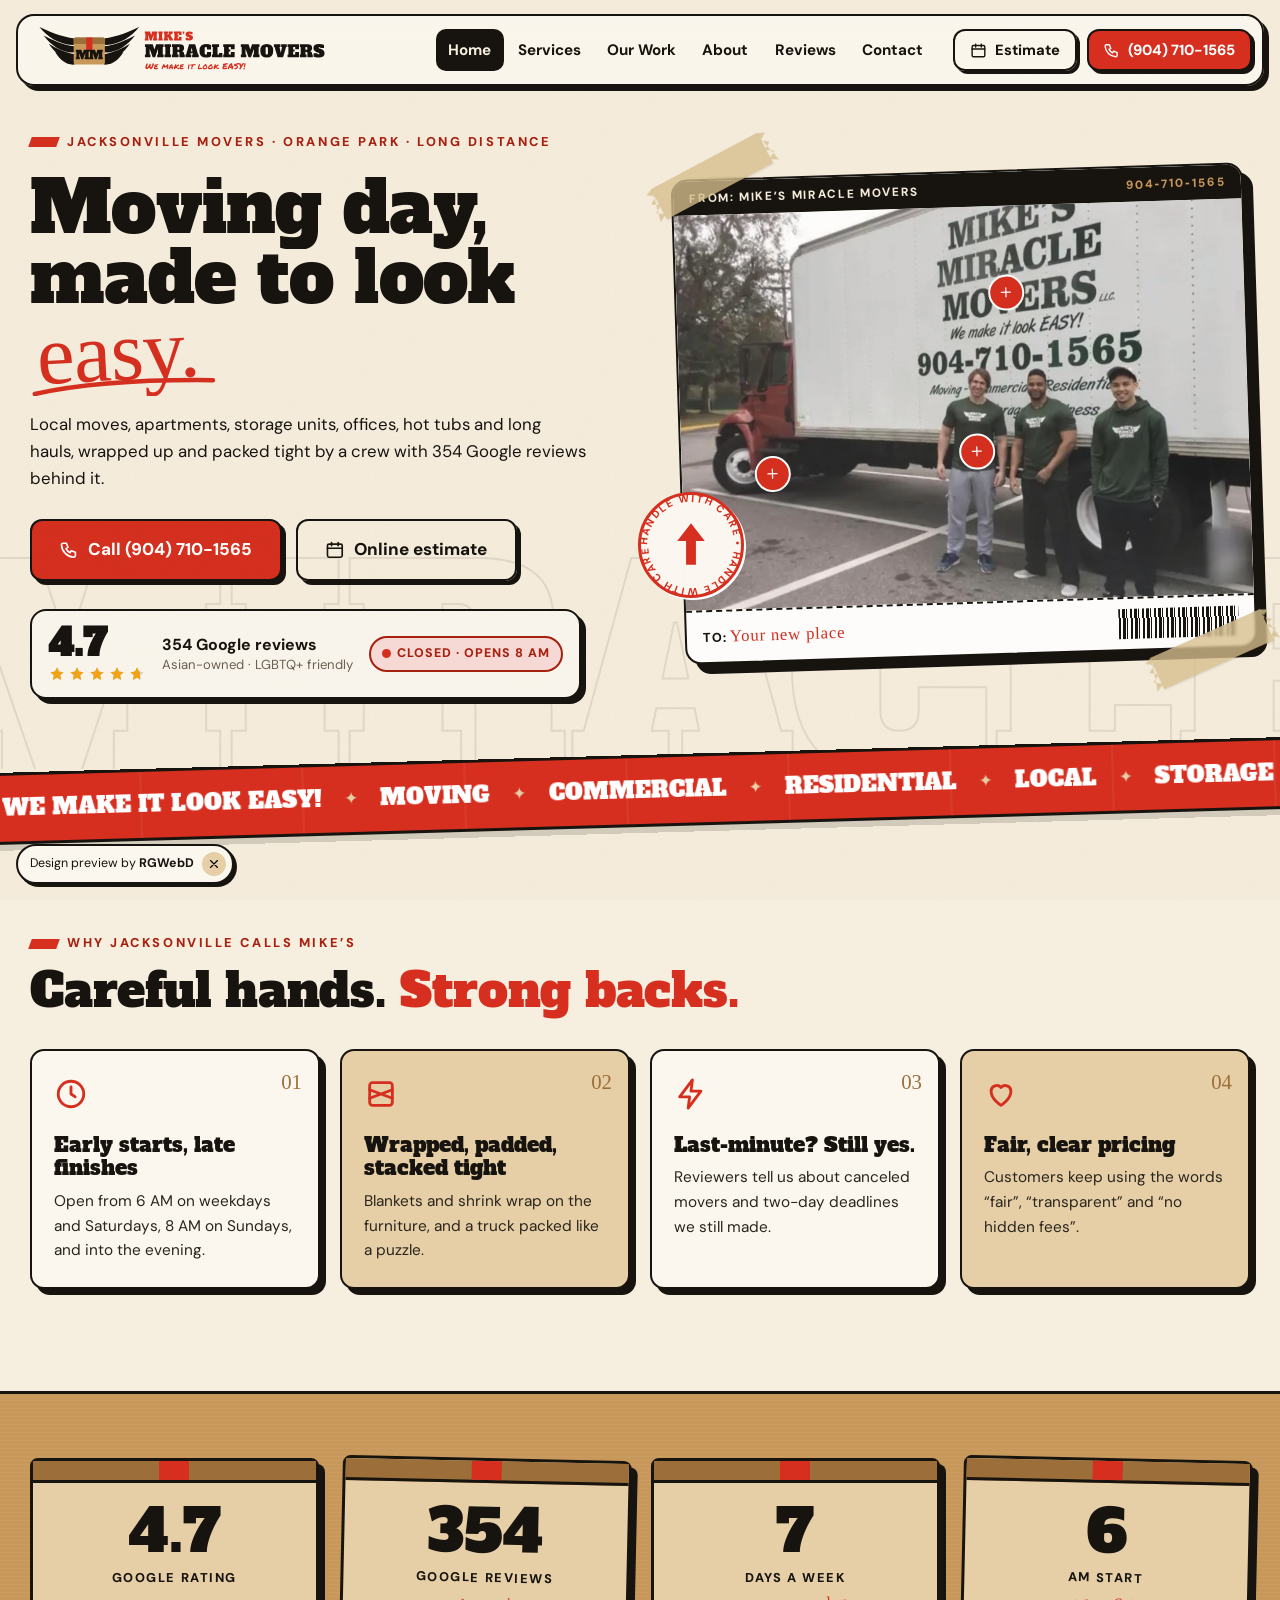
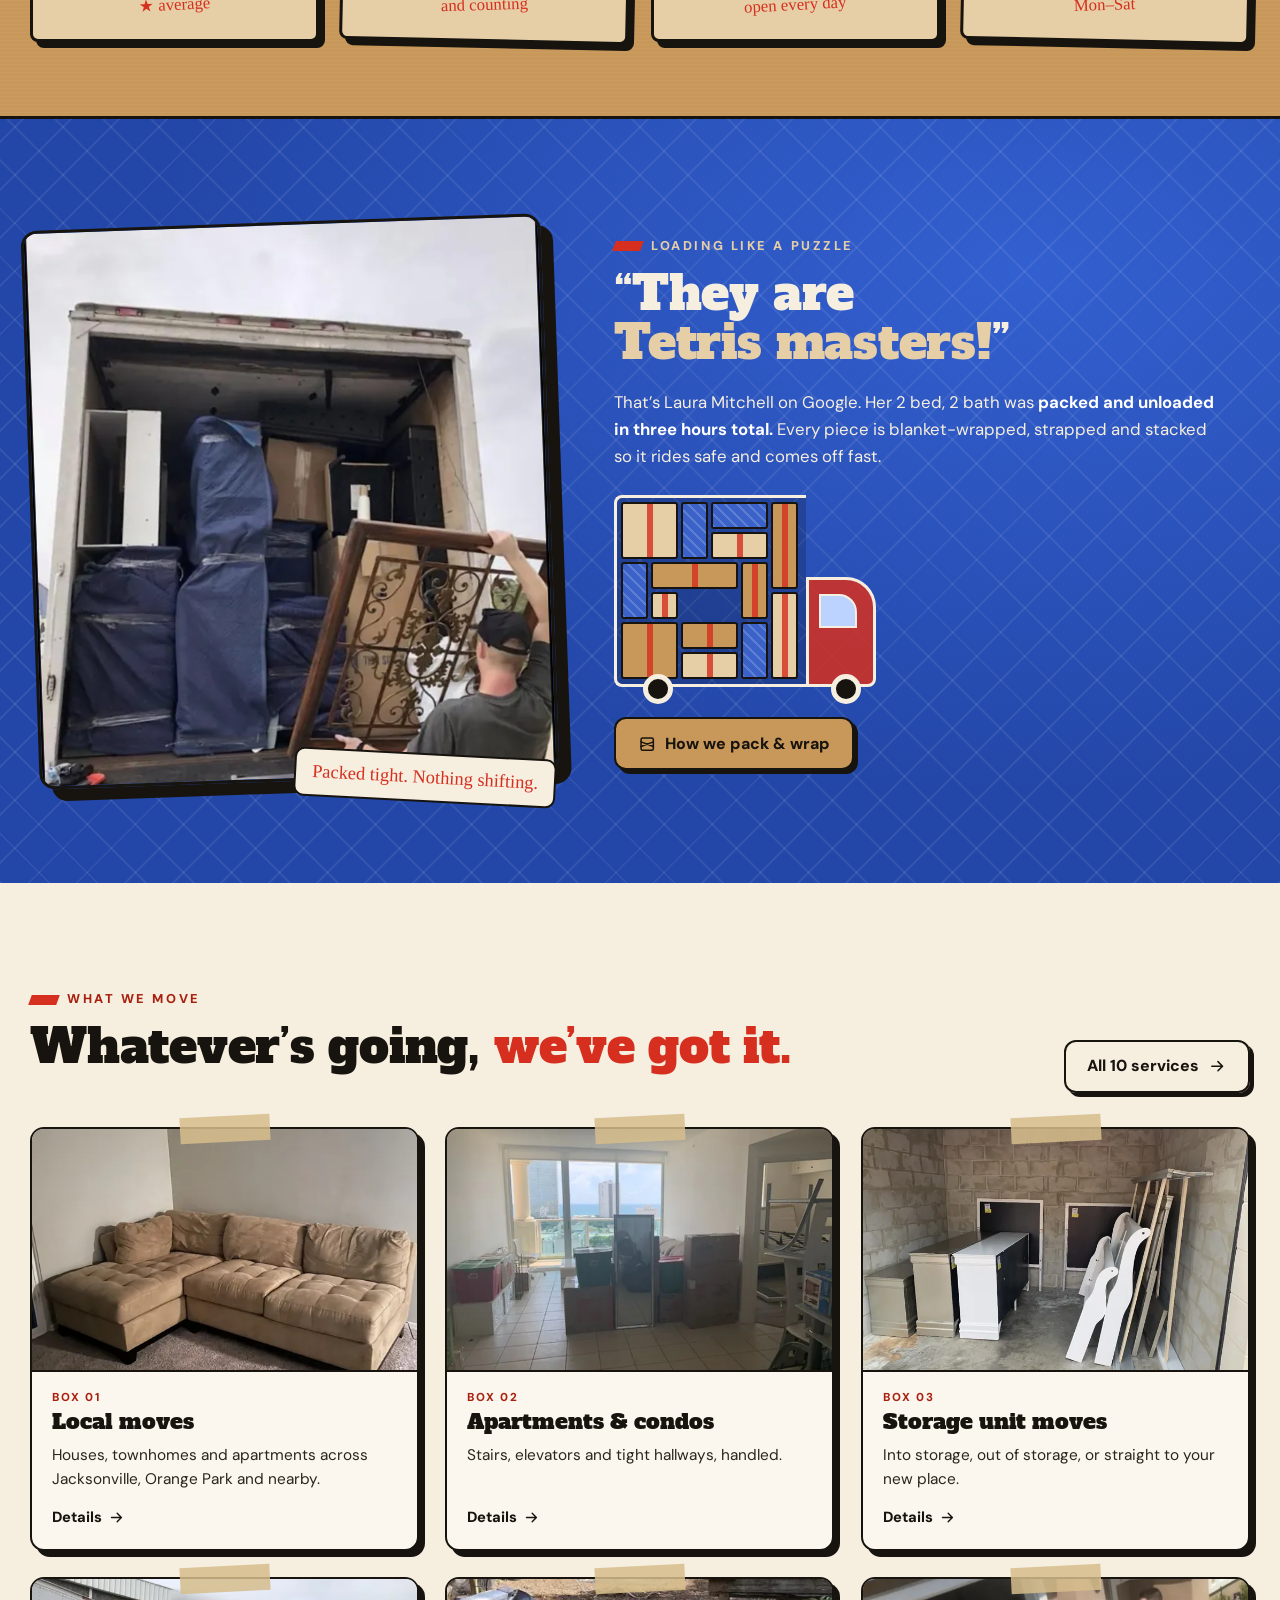
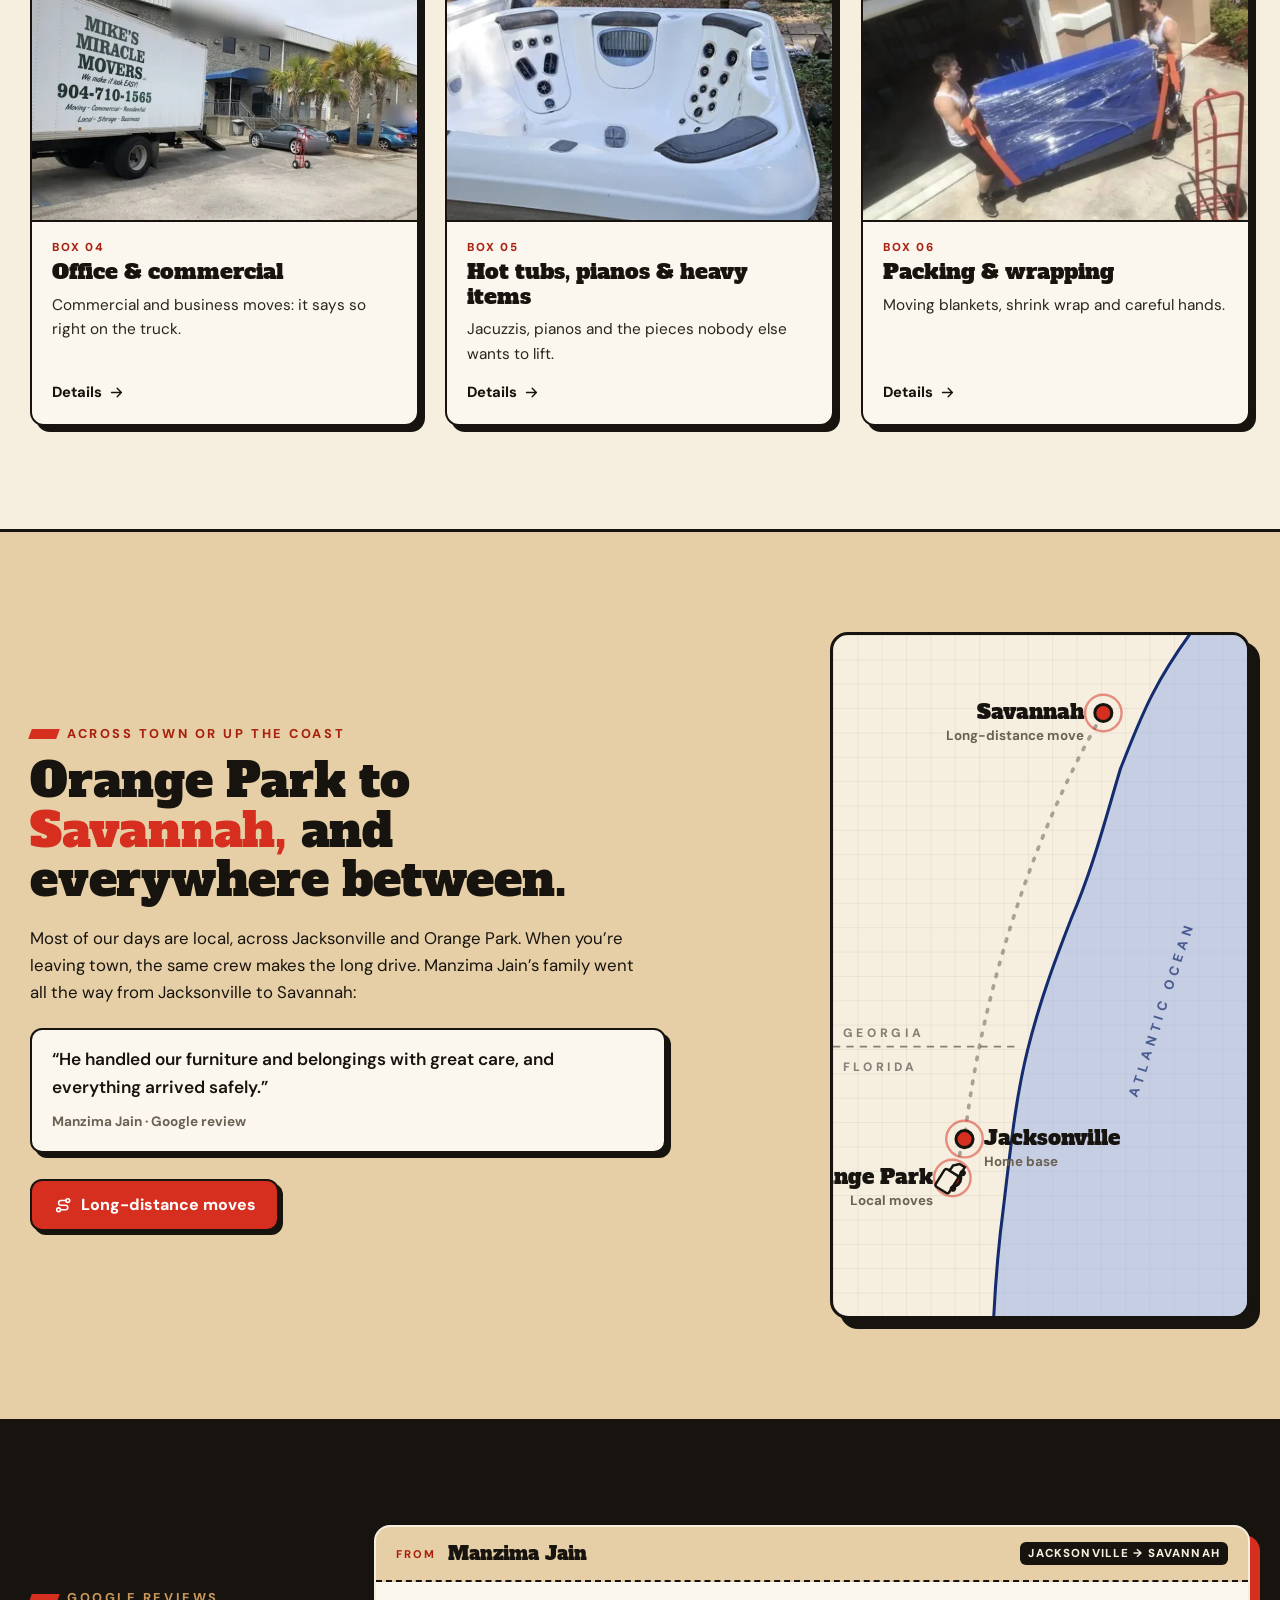
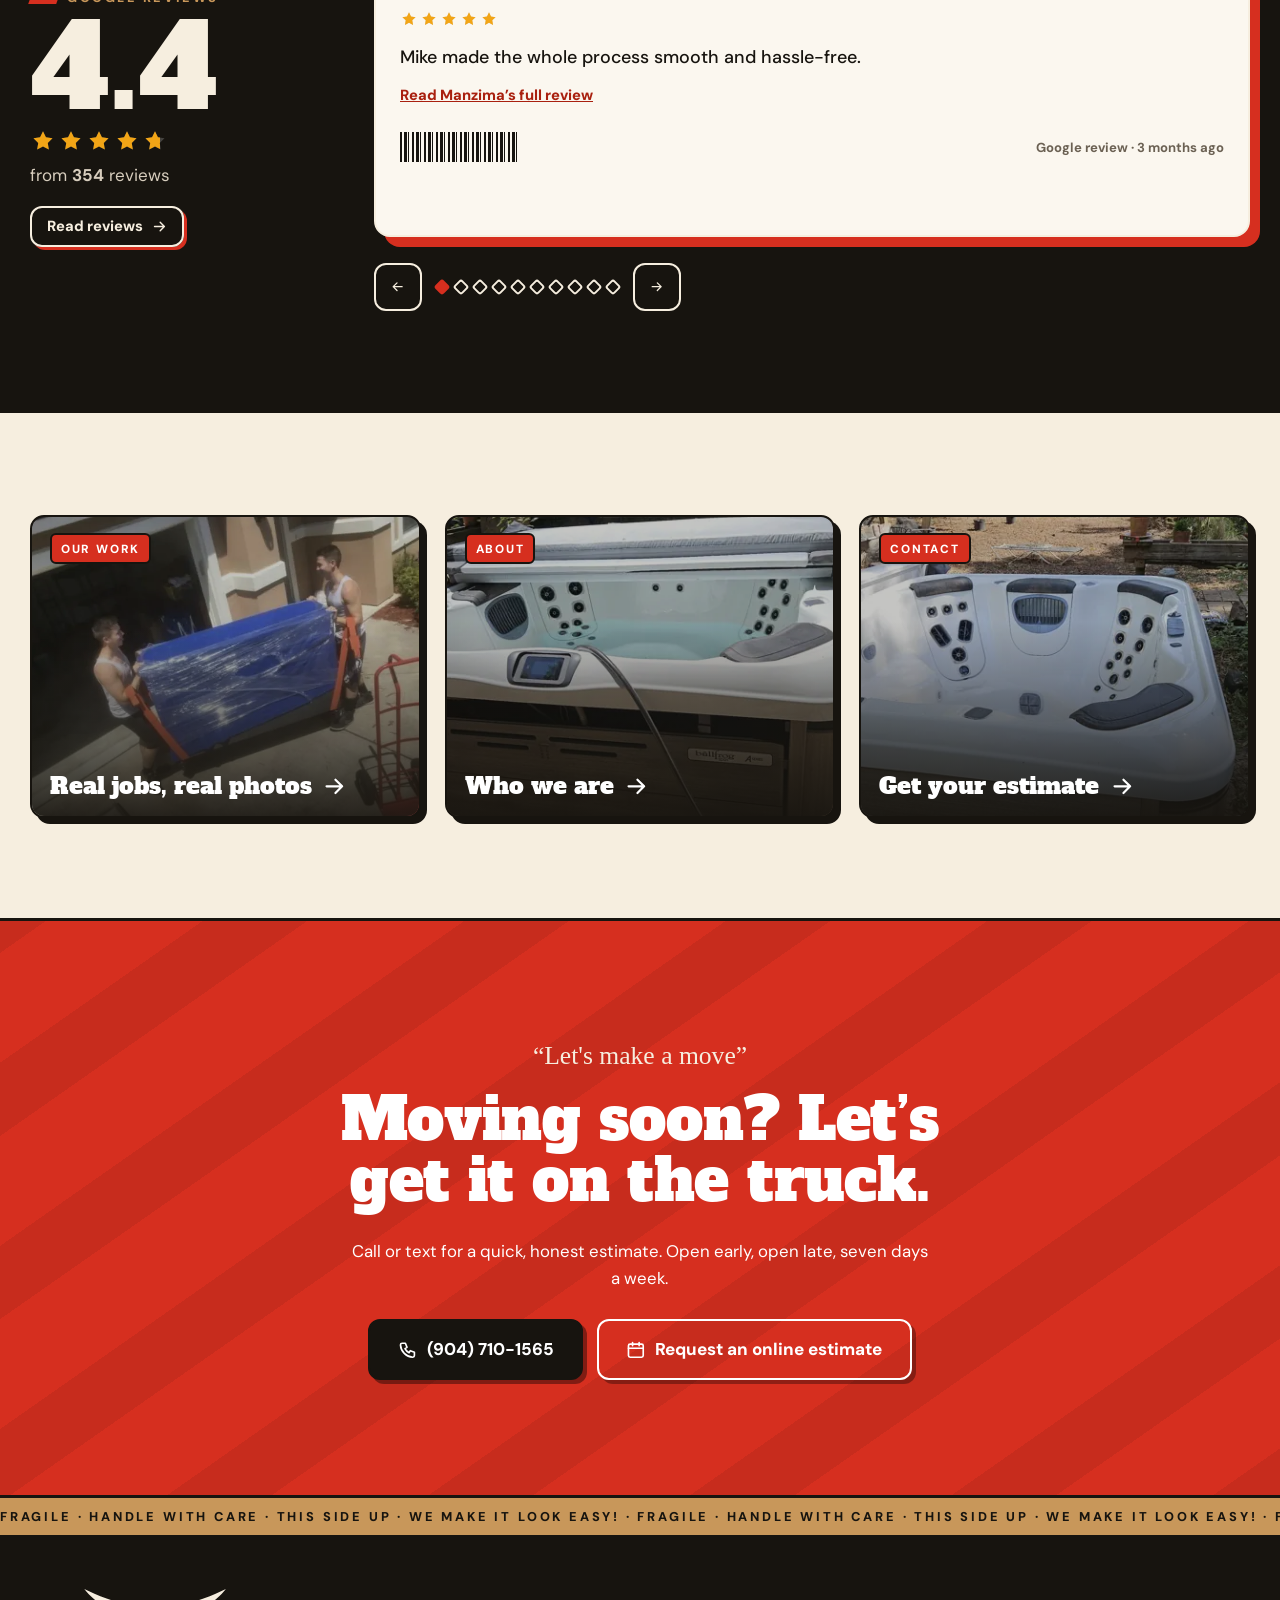
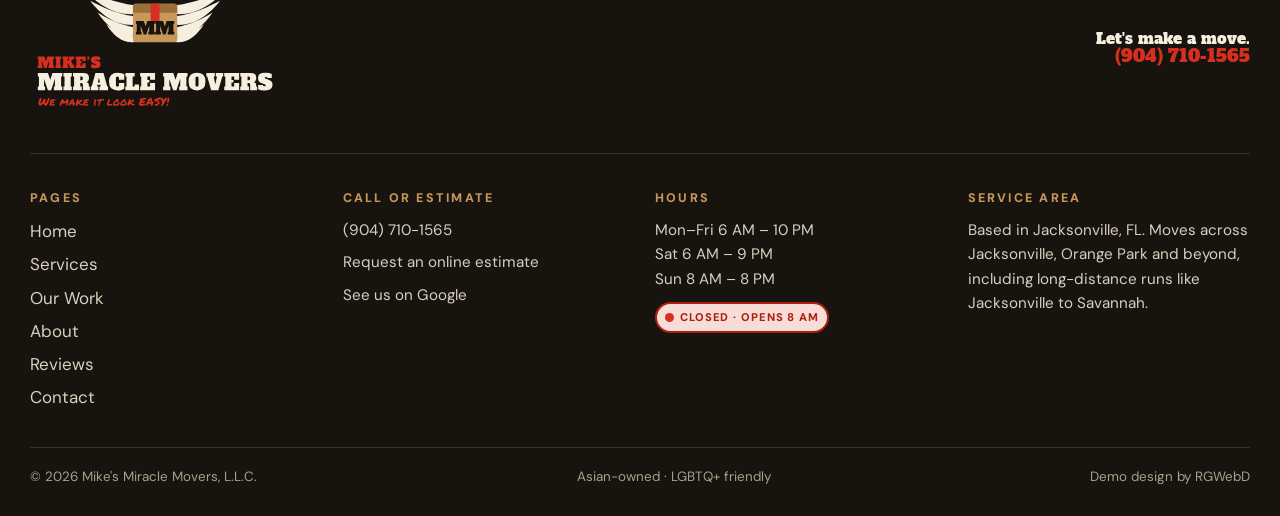
==== index.html @ d6027704 "First build: Box & Tape brand, 6 pages" ====
<!doctype html><html lang="en"><head><meta charset="utf-8">
<meta name="viewport" content="width=device-width,initial-scale=1,viewport-fit=cover">
<title>Mike&#x27;s Miracle Movers | Jacksonville Movers · 4.7★ from 354 reviews</title><meta name="description" content="Jacksonville movers rated 4.7★ on Google from 354 reviews. Local, apartment, storage, office and long-distance moves, packing, hot tubs and heavy items. Open 7 days. Call (904) 710-1565.">
<link rel="canonical" href="https://rgwebd.github.io/mikesmiraclemovers-demo/"><meta name="theme-color" content="#F6EEDF">
<meta property="og:type" content="website"><meta property="og:site_name" content="Mike&#x27;s Miracle Movers"><meta property="og:title" content="Mike&#x27;s Miracle Movers | Jacksonville Movers · 4.7★ from 354 reviews"><meta property="og:description" content="Jacksonville movers rated 4.7★ on Google from 354 reviews. Local, apartment, storage, office and long-distance moves, packing, hot tubs and heavy items. Open 7 days. Call (904) 710-1565."><meta property="og:url" content="https://rgwebd.github.io/mikesmiraclemovers-demo/"><meta property="og:image" content="https://rgwebd.github.io/mikesmiraclemovers-demo/img/og.jpg"><meta property="og:image:width" content="1200"><meta property="og:image:height" content="630"><meta property="og:locale" content="en_US">
<meta name="twitter:card" content="summary_large_image"><meta name="twitter:title" content="Mike&#x27;s Miracle Movers | Jacksonville Movers · 4.7★ from 354 reviews"><meta name="twitter:description" content="Jacksonville movers rated 4.7★ on Google from 354 reviews. Local, apartment, storage, office and long-distance moves, packing, hot tubs and heavy items. Open 7 days. Call (904) 710-1565."><meta name="twitter:image" content="https://rgwebd.github.io/mikesmiraclemovers-demo/img/og.jpg">
<link rel="icon" href="favicon.svg" type="image/svg+xml"><link rel="icon" href="favicon.ico" sizes="any"><link rel="apple-touch-icon" href="apple-touch-icon.png">
<link rel="preconnect" href="https://fonts.googleapis.com"><link rel="preconnect" href="https://fonts.gstatic.com" crossorigin>
<link href="https://fonts.googleapis.com/css2?family=Alfa+Slab+One&family=DM+Sans:opsz,wght@9..40,400..800&family=Permanent+Marker&display=swap" rel="stylesheet">
<link rel="stylesheet" href="styles.css?v=1"><script type="application/ld+json">{"@context": "https://schema.org", "@type": "MovingCompany", "@id": "https://rgwebd.github.io/mikesmiraclemovers-demo/#business", "name": "Mike's Miracle Movers, L.L.C.", "alternateName": "Mike's Miracle Movers", "slogan": "We make it look EASY!", "description": "Jacksonville, Florida moving company: local, apartment, storage-unit, office and long-distance moves, packing and wrapping, hot tubs and heavy items, single-item pickups and loading help. Online estimates. Asian-owned and LGBTQ+ friendly.", "url": "https://rgwebd.github.io/mikesmiraclemovers-demo/", "telephone": "+19047101565", "image": "https://rgwebd.github.io/mikesmiraclemovers-demo/img/og.jpg", "logo": "https://rgwebd.github.io/mikesmiraclemovers-demo/brand/logo-stacked-light.svg", "address": {"@type": "PostalAddress", "addressLocality": "Jacksonville", "addressRegion": "FL", "addressCountry": "US"}, "areaServed": [{"@type": "City", "name": "Jacksonville, FL"}, {"@type": "City", "name": "Orange Park, FL"}], "openingHoursSpecification": [{"@type": "OpeningHoursSpecification", "dayOfWeek": "Sunday", "opens": "08:00", "closes": "20:00"}, {"@type": "OpeningHoursSpecification", "dayOfWeek": "Monday", "opens": "06:00", "closes": "22:00"}, {"@type": "OpeningHoursSpecification", "dayOfWeek": "Tuesday", "opens": "06:00", "closes": "22:00"}, {"@type": "OpeningHoursSpecification", "dayOfWeek": "Wednesday", "opens": "06:00", "closes": "22:00"}, {"@type": "OpeningHoursSpecification", "dayOfWeek": "Thursday", "opens": "06:00", "closes": "22:00"}, {"@type": "OpeningHoursSpecification", "dayOfWeek": "Friday", "opens": "06:00", "closes": "22:00"}, {"@type": "OpeningHoursSpecification", "dayOfWeek": "Saturday", "opens": "06:00", "closes": "21:00"}], "hasMap": "https://www.google.com/maps/place/Mike's+Miracle+Movers,+L.L.C./data=!4m6!3m5!1s0x88e5b436aa611997:0xbe6fd3cb3e9adc6e!8m2!3d30.2260024!4d-81.600999!16s%2Fg%2F11g6hv279f", "sameAs": ["https://www.google.com/maps/place/Mike's+Miracle+Movers,+L.L.C./data=!4m6!3m5!1s0x88e5b436aa611997:0xbe6fd3cb3e9adc6e!8m2!3d30.2260024!4d-81.600999!16s%2Fg%2F11g6hv279f"], "aggregateRating": {"@type": "AggregateRating", "ratingValue": "4.7", "reviewCount": "354", "bestRating": "5"}, "hasOfferCatalog": {"@type": "OfferCatalog", "name": "Moving services", "itemListElement": [{"@type": "Offer", "itemOffered": {"@type": "Service", "name": "Local moves", "description": "Houses, townhomes and apartments across Jacksonville, Orange Park and nearby."}}, {"@type": "Offer", "itemOffered": {"@type": "Service", "name": "Long-distance moves", "description": "Out of town? We’ve driven Jacksonville families all the way to Savannah."}}, {"@type": "Offer", "itemOffered": {"@type": "Service", "name": "Apartments & condos", "description": "Stairs, elevators and tight hallways, handled."}}, {"@type": "Offer", "itemOffered": {"@type": "Service", "name": "Storage unit moves", "description": "Into storage, out of storage, or straight to your new place."}}, {"@type": "Offer", "itemOffered": {"@type": "Service", "name": "Office & commercial", "description": "Commercial and business moves: it says so right on the truck."}}, {"@type": "Offer", "itemOffered": {"@type": "Service", "name": "Hot tubs, pianos & heavy items", "description": "Jacuzzis, pianos and the pieces nobody else wants to lift."}}, {"@type": "Offer", "itemOffered": {"@type": "Service", "name": "Packing & wrapping", "description": "Moving blankets, shrink wrap and careful hands."}}, {"@type": "Offer", "itemOffered": {"@type": "Service", "name": "Single items & Marketplace pickups", "description": "Bought a hutch on Marketplace? We’ll grab it and bring it home."}}, {"@type": "Offer", "itemOffered": {"@type": "Service", "name": "Last-minute moves", "description": "Movers cancel? Deadline in two days? Call us."}}, {"@type": "Offer", "itemOffered": {"@type": "Service", "name": "Loading & unloading help", "description": "Rented your own truck? We’ll do the heavy lifting."}}]}, "review": [{"@type": "Review", "author": {"@type": "Person", "name": "Manzima Jain"}, "reviewRating": {"@type": "Rating", "ratingValue": "5", "bestRating": "5"}, "reviewBody": "Mike did a fantastic job helping us move from Jacksonville to Savannah. He was professional, punctual, careful, and very helpful throughout the entire move. He handled our furniture and belongings with great care, and everything arrived safely.\nMoving to another city can be stressful, but Mike made the whole process smooth and hassle-free. I really appreciate his hard work and positive attitude.\nI would definitely recommend Mike to anyone looking for a reliable and trustworthy mover. Great service from start to finish!"}, {"@type": "Review", "author": {"@type": "Person", "name": "Laura Mitchell"}, "reviewRating": {"@type": "Rating", "ratingValue": "5", "bestRating": "5"}, "reviewBody": "Absolutely the BEST! Mike and his crew are amazing. They are fast and efficient amongst being gentle with your stuff. They are Tetris masters! Super friendly and professional. I have used them several times and will continue to do so!!  Moved my 2 bed 2 bath packed and unloaded in total 3 hours. The pricing is the most affordable and so worth it!!  Your back will thank you!!"}, {"@type": "Review", "author": {"@type": "Person", "name": "Keith Knapp"}, "reviewRating": {"@type": "Rating", "ratingValue": "5", "bestRating": "5"}, "reviewBody": "I highly recommend Michael and his moving company. When my original movers canceled last minute, Michael stepped in without hesitation. He was professional, responsive, and turned what could have been a stressful day into a seamless experience. His crew arrived promptly, worked efficiently, and handled my belongings with exceptional care—nothing was damaged. Michael remained calm and organized throughout, ensuring the move was smooth despite the short notice.\nIf you’re looking for reliability and top‑notch service, this is the company to call. Michael saved the day, and I’ll definitely be recommending Michael to anyone in need of movers."}, {"@type": "Review", "author": {"@type": "Person", "name": "Erin Montgomery"}, "reviewRating": {"@type": "Rating", "ratingValue": "5", "bestRating": "5"}, "reviewBody": "I’m so thankful a neighbor recommended Mike’s Miracle Movers to me! Mike and Chris moved my furniture and other belongings out of my townhome and into a storage unit. They were friendly, responsive, efficient, organized, very reasonably priced (and strong!). It gave me so much peace of mind knowing I had these 2 awesome guys taking care of my move, and I will most definitely hire them again to move me into a new home in the near future. Five stars all around for Mike and his team!"}, {"@type": "Review", "author": {"@type": "Person", "name": "Amy Crum"}, "reviewRating": {"@type": "Rating", "ratingValue": "5", "bestRating": "5"}, "reviewBody": "5/5 Stars - Excellent Service!\nI have used this company for 8 years!!! I recently hired Mike’s Miracle Movers for a local move, and I couldn’t be more impressed with their professionalism and efficiency. From the very first phone call, they were friendly, helpful, and provided a clear breakdown of the pricing and moving process.\nOn the day of the move, the crew arrived on time, ready to get started. They handled all of my furniture with care, wrapping delicate items and making sure everything was securely loaded onto the truck. I was especially impressed by how quickly they worked without sacrificing the quality of their service.\nThe move was completed smoothly, and everything arrived at the new location in perfect condition. The team was courteous and respectful throughout the entire process, and they made a typically stressful experience much easier.\nI highly recommend Mike’s Miracle Movers for anyone looking for a reliable and efficient moving company. Great service, competitive prices, and a job well done!"}, {"@type": "Review", "author": {"@type": "Person", "name": "Ken Juhlin"}, "reviewRating": {"@type": "Rating", "ratingValue": "5", "bestRating": "5"}, "reviewBody": "Mike came thru with a 2 day moving deadline. These guys showed up on time and ready to move the Jacuzzi to my house. Tough moving job made to look easy with Mike and crew. No damage to either yard/landscaping at both homes. Thanks"}, {"@type": "Review", "author": {"@type": "Person", "name": "Emily Vidal-Torres"}, "reviewRating": {"@type": "Rating", "ratingValue": "5", "bestRating": "5"}, "reviewBody": "I had an excellent experience with Mike and his team. From start to finish, the team was professional, efficient, and friendly. They arrived on time and handled all of our belongings with great care, making sure everything was transported safely. The movers worked quickly but without rushing, and they even went the extra mile to ensure that everything was placed exactly where I wanted it in the new house. The pricing was fair and transparent—no hidden fees or surprises. Highly recommend this moving company to anyone looking for reliable movers!"}, {"@type": "Review", "author": {"@type": "Person", "name": "Ana Maria McPherson"}, "reviewRating": {"@type": "Rating", "ratingValue": "5", "bestRating": "5"}, "reviewBody": "Mike and his crew did a fantastic job moving my dining room set. They showed up right when promised, took great care to wrap and protect the table and chairs, and made the whole process completely stress-free. Very polite, helpful, and professional throughout. Highly recommend Mike for any moving needs!"}, {"@type": "Review", "author": {"@type": "Person", "name": "Joan Warren"}, "reviewRating": {"@type": "Rating", "ratingValue": "5", "bestRating": "5"}, "reviewBody": "Moved a large hutch I purchased on Marketplace. Met at sellers home and delivered to mine. Reliable, careful with furniture and pleasant. Communication when obstacles delayed, but also patient when my route back delayed me. Would use their service again."}, {"@type": "Review", "author": {"@type": "Person", "name": "Jaiden Munger"}, "reviewRating": {"@type": "Rating", "ratingValue": "5", "bestRating": "5"}, "reviewBody": "We were recommended Mikes services & booked with him this past weekend to move. They arrived on time, were extremely efficient, & even moved more items than we had originally asked them to! We’re grateful for Mikes Movers and will definitely use them again for our next move!"}]}</script><script type="application/ld+json">{"@context": "https://schema.org", "@type": "BreadcrumbList", "itemListElement": [{"@type": "ListItem", "position": 1, "name": "Home", "item": "https://rgwebd.github.io/mikesmiraclemovers-demo/"}]}</script></head><body class="home">
<div class="loader" aria-hidden="true"><div class="ld-box"><span class="ld-flap l"></span><span class="ld-flap r"></span><span class="ld-body"><span class="ld-tape"></span><span class="ld-txt">MIKE’S</span></span></div><span class="ld-cap marker">We make it look easy!</span></div>
<a class="skip" href="#main">Skip to content</a><div class="tapebar" aria-hidden="true"><i></i></div>
<header class="nav"><div class="nav-in"><a class="brand" href="index.html" aria-label="Mike&#x27;s Miracle Movers home"><img src="brand/logo-horizontal-light.svg" alt="Mike&#x27;s Miracle Movers, L.L.C." width="400" height="92"></a>
<nav aria-label="Main"><ul><li><a href="index.html" aria-current=page>Home</a></li><li><a href="services.html">Services</a></li><li><a href="work.html">Our Work</a></li><li><a href="about.html">About</a></li><li><a href="reviews.html">Reviews</a></li><li><a href="contact.html">Contact</a></li></ul></nav>
<div class="acts"><a class="btn line sm" href="contact.html#estimate"><svg class="ic " viewBox="0 0 24 24" fill="none" stroke="currentColor" stroke-width="2" stroke-linecap="round" stroke-linejoin="round" aria-hidden="true"><rect x="3" y="5" width="18" height="16" rx="2"/><path d="M3 10h18M8 3v4M16 3v4"/></svg><span>Estimate</span></a><a class="btn red sm mag" href="tel:+19047101565"><svg class="ic " viewBox="0 0 24 24" fill="none" stroke="currentColor" stroke-width="2" stroke-linecap="round" stroke-linejoin="round" aria-hidden="true"><path d="M5 4h4l2 5-2.5 1.5a11 11 0 0 0 5 5L15 13l5 2v4a2 2 0 0 1-2 2A16 16 0 0 1 3 6a2 2 0 0 1 2-2"/></svg><span>(904) 710-1565</span></a></div>
<button class="menu-btn" aria-expanded="false" aria-controls="mmenu" aria-label="Open menu"><i></i><i></i></button></div></header>
<div class="mmenu" id="mmenu" aria-hidden="true"><nav aria-label="Mobile"><a class="mm-l" href="index.html" aria-current=page style="--d:0"><span>BOX 01</span>Home</a><a class="mm-l" href="services.html" style="--d:1"><span>BOX 02</span>Services</a><a class="mm-l" href="work.html" style="--d:2"><span>BOX 03</span>Our Work</a><a class="mm-l" href="about.html" style="--d:3"><span>BOX 04</span>About</a><a class="mm-l" href="reviews.html" style="--d:4"><span>BOX 05</span>Reviews</a><a class="mm-l" href="contact.html" style="--d:5"><span>BOX 06</span>Contact</a></nav>
<div class="mm-foot"><a class="btn red" href="tel:+19047101565"><svg class="ic " viewBox="0 0 24 24" fill="none" stroke="currentColor" stroke-width="2" stroke-linecap="round" stroke-linejoin="round" aria-hidden="true"><path d="M5 4h4l2 5-2.5 1.5a11 11 0 0 0 5 5L15 13l5 2v4a2 2 0 0 1-2 2A16 16 0 0 1 3 6a2 2 0 0 1 2-2"/></svg>Call (904) 710-1565</a><a class="btn line-l" href="contact.html#estimate"><svg class="ic " viewBox="0 0 24 24" fill="none" stroke="currentColor" stroke-width="2" stroke-linecap="round" stroke-linejoin="round" aria-hidden="true"><rect x="3" y="5" width="18" height="16" rx="2"/><path d="M3 10h18M8 3v4M16 3v4"/></svg>Get an online estimate</a></div></div><main id="main">
<section class="hero" aria-labelledby="h1"><div class="hero-bg" aria-hidden="true"><span class="bigout">MIRACLE</span></div>
<div class="wrap hero-in"><div class="h-copy">
<span class="eyebrow">Jacksonville movers · Orange Park · Long distance</span>
<h1 class="h1 split" id="h1"><span class="ln"><span>Moving day,</span></span><span class="ln"><span>made to look</span></span><span class="ln"><span><em class="marker">easy.</em></span></span></h1>
<p class="lede rv">Local moves, apartments, storage units, offices, hot tubs and long hauls, wrapped up and packed tight by a crew with 354 Google reviews behind it.</p>
<div class="cta-row rv"><a class="btn red xl mag" href="tel:+19047101565"><svg class="ic " viewBox="0 0 24 24" fill="none" stroke="currentColor" stroke-width="2" stroke-linecap="round" stroke-linejoin="round" aria-hidden="true"><path d="M5 4h4l2 5-2.5 1.5a11 11 0 0 0 5 5L15 13l5 2v4a2 2 0 0 1-2 2A16 16 0 0 1 3 6a2 2 0 0 1 2-2"/></svg>Call (904) 710-1565</a><a class="btn line xl" href="contact.html#estimate"><svg class="ic " viewBox="0 0 24 24" fill="none" stroke="currentColor" stroke-width="2" stroke-linecap="round" stroke-linejoin="round" aria-hidden="true"><rect x="3" y="5" width="18" height="16" rx="2"/><path d="M3 10h18M8 3v4M16 3v4"/></svg>Online estimate</a></div>
<div class="trust rv"><div class="tr-score"><b>4.7</b><span class="stars-w" role="img" aria-label="4.7 out of 5 stars"><span class="stars-bg"><span class="stars" aria-hidden="true"><svg viewBox="0 0 24 24"><path d="M12 3l2.7 5.6 6.1.9-4.4 4.3 1 6.1L12 17l-5.4 2.9 1-6.1L3.2 9.5l6.1-.9z"/></svg><svg viewBox="0 0 24 24"><path d="M12 3l2.7 5.6 6.1.9-4.4 4.3 1 6.1L12 17l-5.4 2.9 1-6.1L3.2 9.5l6.1-.9z"/></svg><svg viewBox="0 0 24 24"><path d="M12 3l2.7 5.6 6.1.9-4.4 4.3 1 6.1L12 17l-5.4 2.9 1-6.1L3.2 9.5l6.1-.9z"/></svg><svg viewBox="0 0 24 24"><path d="M12 3l2.7 5.6 6.1.9-4.4 4.3 1 6.1L12 17l-5.4 2.9 1-6.1L3.2 9.5l6.1-.9z"/></svg><svg viewBox="0 0 24 24"><path d="M12 3l2.7 5.6 6.1.9-4.4 4.3 1 6.1L12 17l-5.4 2.9 1-6.1L3.2 9.5l6.1-.9z"/></svg></span></span><span class="stars-fg" style="width:94%"><span class="stars" aria-hidden="true"><svg viewBox="0 0 24 24"><path d="M12 3l2.7 5.6 6.1.9-4.4 4.3 1 6.1L12 17l-5.4 2.9 1-6.1L3.2 9.5l6.1-.9z"/></svg><svg viewBox="0 0 24 24"><path d="M12 3l2.7 5.6 6.1.9-4.4 4.3 1 6.1L12 17l-5.4 2.9 1-6.1L3.2 9.5l6.1-.9z"/></svg><svg viewBox="0 0 24 24"><path d="M12 3l2.7 5.6 6.1.9-4.4 4.3 1 6.1L12 17l-5.4 2.9 1-6.1L3.2 9.5l6.1-.9z"/></svg><svg viewBox="0 0 24 24"><path d="M12 3l2.7 5.6 6.1.9-4.4 4.3 1 6.1L12 17l-5.4 2.9 1-6.1L3.2 9.5l6.1-.9z"/></svg><svg viewBox="0 0 24 24"><path d="M12 3l2.7 5.6 6.1.9-4.4 4.3 1 6.1L12 17l-5.4 2.9 1-6.1L3.2 9.5l6.1-.9z"/></svg></span></span></span></div><div class="tr-t"><b>354 Google reviews</b><span>Asian-owned · LGBTQ+ friendly</span></div><span class="live " data-live><i></i><span>Hours today</span></span></div></div>
<figure class="h-art rv"><div class="label-card big"><div class="lc-head"><span>FROM: Mike’s Miracle Movers</span><span class="lc-code">904‑710‑1565</span></div>
<div class="h-photo"><img src="img/g01.webp" srcset="img/g01-s.webp 720w, img/g01.webp 1284w" sizes="(max-width:860px) 92vw, 48vw" width="1284" height="892" alt="The Mike’s Miracle Movers box truck with three crew members in green team shirts" fetchpriority="high">
<button class="pin" style="--x:58%;--y:22%" aria-expanded="false"><span class="sr">About the truck lettering</span><svg class="ic " viewBox="0 0 24 24" fill="none" stroke="currentColor" stroke-width="2" stroke-linecap="round" stroke-linejoin="round" aria-hidden="true"><path d="M12 5v14M5 12h14"/></svg><span class="pin-tip">Our number, painted right on the truck. You can’t miss us.</span></button>
<button class="pin" style="--x:52%;--y:62%" aria-expanded="false"><span class="sr">About the crew</span><svg class="ic " viewBox="0 0 24 24" fill="none" stroke="currentColor" stroke-width="2" stroke-linecap="round" stroke-linejoin="round" aria-hidden="true"><path d="M12 5v14M5 12h14"/></svg><span class="pin-tip">The crew, in team shirts, ready to roll.</span></button>
<button class="pin" style="--x:16%;--y:66%" aria-expanded="false"><span class="sr">About the truck</span><svg class="ic " viewBox="0 0 24 24" fill="none" stroke="currentColor" stroke-width="2" stroke-linecap="round" stroke-linejoin="round" aria-hidden="true"><path d="M12 5v14M5 12h14"/></svg><span class="pin-tip">Our own box truck, lettered with everything we do.</span></button></div>
<div class="lc-foot"><span>TO: <b>Your new place</b></span><span class="barcode" aria-hidden="true"></span></div></div>
<span class="tape t1"></span><span class="tape t2"></span><span class="stamp" aria-hidden="true"><svg viewBox="0 0 120 120"><defs><path id="st-c" d="M60 60m-44 0a44 44 0 1 1 88 0a44 44 0 1 1-88 0"/></defs><text><textPath href="#st-c">HANDLE WITH CARE • HANDLE WITH CARE • </textPath></text><path d="M60 38l14 18h-9v24h-10V56h-9z"/></svg></span></figure>
</div></section>
<div class="tape-marq"><div class="marq" aria-hidden="true"><div class="mq-t"><span>We make it look EASY!</span><i>✦</i><span>Moving</span><i>✦</i><span>Commercial</span><i>✦</i><span>Residential</span><i>✦</i><span>Local</span><i>✦</i><span>Storage</span><i>✦</i><span>Business</span><i>✦</i><span>Online estimates</span><i>✦</i><span>Open 7 days</span><i>✦</i><span>We make it look EASY!</span><i>✦</i><span>Moving</span><i>✦</i><span>Commercial</span><i>✦</i><span>Residential</span><i>✦</i><span>Local</span><i>✦</i><span>Storage</span><i>✦</i><span>Business</span><i>✦</i><span>Online estimates</span><i>✦</i><span>Open 7 days</span><i>✦</i><span>We make it look EASY!</span><i>✦</i><span>Moving</span><i>✦</i><span>Commercial</span><i>✦</i><span>Residential</span><i>✦</i><span>Local</span><i>✦</i><span>Storage</span><i>✦</i><span>Business</span><i>✦</i><span>Online estimates</span><i>✦</i><span>Open 7 days</span><i>✦</i></div></div></div>
<section class="sec why" aria-labelledby="why-h"><div class="wrap"><div class="sec-head"><span class="eyebrow rv">Why Jacksonville calls Mike’s</span><h2 class="h2 split" id="why-h"><span class="ln"><span>Careful hands. <em>Strong backs.</em></span></span></h2></div>
<ul class="why-g"><li class="why-i rv" style="--d:0"><span class="why-n">01</span><svg class="ic " viewBox="0 0 24 24" fill="none" stroke="currentColor" stroke-width="2" stroke-linecap="round" stroke-linejoin="round" aria-hidden="true"><circle cx="12" cy="12" r="9"/><path d="M12 7v5l3 2"/></svg><h3>Early starts, late finishes</h3><p>Open from 6 AM on weekdays and Saturdays, 8 AM on Sundays, and into the evening.</p></li><li class="why-i rv" style="--d:1"><span class="why-n">02</span><svg class="ic " viewBox="0 0 24 24" fill="none" stroke="currentColor" stroke-width="2" stroke-linecap="round" stroke-linejoin="round" aria-hidden="true"><rect x="4" y="4" width="16" height="16" rx="2"/><path d="M4 9l16 6M4 15l16-6"/></svg><h3>Wrapped, padded, stacked tight</h3><p>Blankets and shrink wrap on the furniture, and a truck packed like a puzzle.</p></li><li class="why-i rv" style="--d:2"><span class="why-n">03</span><svg class="ic " viewBox="0 0 24 24" fill="none" stroke="currentColor" stroke-width="2" stroke-linecap="round" stroke-linejoin="round" aria-hidden="true"><path d="M13 2L4 14h7l-1 8 9-12h-7z"/></svg><h3>Last-minute? Still yes.</h3><p>Reviewers tell us about canceled movers and two-day deadlines we still made.</p></li><li class="why-i rv" style="--d:3"><span class="why-n">04</span><svg class="ic " viewBox="0 0 24 24" fill="none" stroke="currentColor" stroke-width="2" stroke-linecap="round" stroke-linejoin="round" aria-hidden="true"><path d="M12 20s-7-4.4-7-10a4 4 0 0 1 7-2.6A4 4 0 0 1 19 10c0 5.6-7 10-7 10z"/></svg><h3>Fair, clear pricing</h3><p>Customers keep using the words “fair”, “transparent” and “no hidden fees”.</p></li></ul></div></section>
<section class="sec crates" aria-label="By the numbers"><div class="wrap crate-g"><div class="crate rv" style="--d:0"><span class="cr-top"></span><b><span data-to="4.7" data-dec="1">0</span></b><span class="cr-l">Google rating</span><span class="cr-s marker">★ average</span></div><div class="crate rv" style="--d:1"><span class="cr-top"></span><b><span data-to="354" data-dec="0">0</span></b><span class="cr-l">Google reviews</span><span class="cr-s marker">and counting</span></div><div class="crate rv" style="--d:2"><span class="cr-top"></span><b><span data-to="7" data-dec="0">0</span></b><span class="cr-l">Days a week</span><span class="cr-s marker">open every day</span></div><div class="crate rv" style="--d:3"><span class="cr-top"></span><b><span data-to="6" data-dec="0">0</span></b><span class="cr-l">AM start</span><span class="cr-s marker">Mon–Sat</span></div></div></section>
<section class="tetris" aria-labelledby="tet-h"><div class="wrap tet-in">
<figure class="tet-photo rv"><img src="img/g04.webp" srcset="img/g04-s.webp 592w, img/g04.webp 1284w" sizes="(max-width:860px) 92vw, 40vw" width="1284" height="1562" alt="Truck interior packed with blue blanket-wrapped furniture while a crew member loads an iron gate" loading="lazy" decoding="async"><figcaption class="marker">Packed tight. Nothing shifting.</figcaption></figure>
<div class="tet-copy"><span class="eyebrow light rv">Loading like a puzzle</span><h2 class="h2 split" id="tet-h"><span class="ln"><span>“They are <em>Tetris masters!</em>”</span></span></h2>
<p class="lede rv">That’s Laura Mitchell on Google. Her 2 bed, 2 bath was <b>packed and unloaded in three hours total.</b> Every piece is blanket-wrapped, strapped and stacked so it rides safe and comes off fast.</p>
<div class="tet-grid rv" aria-hidden="true"><div class="tg-truck"><i style="--x:0;--y:4;--w:2;--h:2;--d:0" class="tb c1"></i><i style="--x:2;--y:5;--w:2;--h:1;--d:1" class="tb c2"></i><i style="--x:4;--y:4;--w:1;--h:2;--d:2" class="tb c3"></i><i style="--x:2;--y:4;--w:2;--h:1;--d:3" class="tb c1"></i><i style="--x:5;--y:3;--w:1;--h:3;--d:4" class="tb c2"></i><i style="--x:0;--y:2;--w:1;--h:2;--d:5" class="tb c3"></i><i style="--x:1;--y:3;--w:1;--h:1;--d:6" class="tb c2"></i><i style="--x:1;--y:2;--w:3;--h:1;--d:7" class="tb c1"></i><i style="--x:4;--y:2;--w:1;--h:2;--d:8" class="tb c1"></i><i style="--x:0;--y:0;--w:2;--h:2;--d:9" class="tb c2"></i><i style="--x:2;--y:0;--w:1;--h:2;--d:10" class="tb c3"></i><i style="--x:3;--y:1;--w:2;--h:1;--d:11" class="tb c2"></i><i style="--x:5;--y:0;--w:1;--h:3;--d:12" class="tb c1"></i><i style="--x:3;--y:0;--w:2;--h:1;--d:13" class="tb c3"></i></div><span class="tg-cab"></span></div>
<a class="btn sap mag rv" href="services.html#pack"><svg class="ic " viewBox="0 0 24 24" fill="none" stroke="currentColor" stroke-width="2" stroke-linecap="round" stroke-linejoin="round" aria-hidden="true"><rect x="4" y="4" width="16" height="16" rx="2"/><path d="M4 9l16 6M4 15l16-6"/></svg>How we pack &amp; wrap</a></div></div></section>
<section class="sec svcs" aria-labelledby="sv-h"><div class="wrap"><div class="sec-head row"><div><span class="eyebrow rv">What we move</span><h2 class="h2 split" id="sv-h"><span class="ln"><span>Whatever’s going, <em>we’ve got it.</em></span></span></h2></div><a class="btn line rv" href="services.html">All 10 services <svg class="ic " viewBox="0 0 24 24" fill="none" stroke="currentColor" stroke-width="2" stroke-linecap="round" stroke-linejoin="round" aria-hidden="true"><path d="M5 12h14M13 6l6 6-6 6"/></svg></a></div>
<div class="sc-grid"><a class="scard tilt rv" style="--d:0" href="services.html#local"><span class="sc-tape"></span><figure class="sc-img"><img src="img/g07-s.webp" width="540" height="720" alt="Local moves" loading="lazy" decoding="async"></figure>
<div class="sc-b"><span class="sc-lbl">BOX 01</span><h3>Local moves</h3><p>Houses, townhomes and apartments across Jacksonville, Orange Park and nearby.</p><span class="more">Details <svg class="ic " viewBox="0 0 24 24" fill="none" stroke="currentColor" stroke-width="2" stroke-linecap="round" stroke-linejoin="round" aria-hidden="true"><path d="M5 12h14M13 6l6 6-6 6"/></svg></span></div></a><a class="scard tilt rv" style="--d:1" href="services.html#apt"><span class="sc-tape"></span><figure class="sc-img"><img src="img/g09-s.webp" width="640" height="480" alt="Apartments &amp; condos" loading="lazy" decoding="async"></figure>
<div class="sc-b"><span class="sc-lbl">BOX 02</span><h3>Apartments &amp; condos</h3><p>Stairs, elevators and tight hallways, handled.</p><span class="more">Details <svg class="ic " viewBox="0 0 24 24" fill="none" stroke="currentColor" stroke-width="2" stroke-linecap="round" stroke-linejoin="round" aria-hidden="true"><path d="M5 12h14M13 6l6 6-6 6"/></svg></span></div></a><a class="scard tilt rv" style="--d:2" href="services.html#storage"><span class="sc-tape"></span><figure class="sc-img"><img src="img/g06-s.webp" width="720" height="540" alt="Storage unit moves" loading="lazy" decoding="async"></figure>
<div class="sc-b"><span class="sc-lbl">BOX 03</span><h3>Storage unit moves</h3><p>Into storage, out of storage, or straight to your new place.</p><span class="more">Details <svg class="ic " viewBox="0 0 24 24" fill="none" stroke="currentColor" stroke-width="2" stroke-linecap="round" stroke-linejoin="round" aria-hidden="true"><path d="M5 12h14M13 6l6 6-6 6"/></svg></span></div></a><a class="scard tilt rv" style="--d:0" href="services.html#office"><span class="sc-tape"></span><figure class="sc-img"><img src="img/g02-s.webp" width="720" height="447" alt="Office &amp; commercial" loading="lazy" decoding="async"></figure>
<div class="sc-b"><span class="sc-lbl">BOX 04</span><h3>Office &amp; commercial</h3><p>Commercial and business moves: it says so right on the truck.</p><span class="more">Details <svg class="ic " viewBox="0 0 24 24" fill="none" stroke="currentColor" stroke-width="2" stroke-linecap="round" stroke-linejoin="round" aria-hidden="true"><path d="M5 12h14M13 6l6 6-6 6"/></svg></span></div></a><a class="scard tilt rv" style="--d:1" href="services.html#heavy"><span class="sc-tape"></span><figure class="sc-img"><img src="img/g03-s.webp" width="405" height="720" alt="Hot tubs, pianos &amp; heavy items" loading="lazy" decoding="async"></figure>
<div class="sc-b"><span class="sc-lbl">BOX 05</span><h3>Hot tubs, pianos &amp; heavy items</h3><p>Jacuzzis, pianos and the pieces nobody else wants to lift.</p><span class="more">Details <svg class="ic " viewBox="0 0 24 24" fill="none" stroke="currentColor" stroke-width="2" stroke-linecap="round" stroke-linejoin="round" aria-hidden="true"><path d="M5 12h14M13 6l6 6-6 6"/></svg></span></div></a><a class="scard tilt rv" style="--d:2" href="services.html#pack"><span class="sc-tape"></span><figure class="sc-img"><img src="img/g05-s.webp" width="720" height="515" alt="Packing &amp; wrapping" loading="lazy" decoding="async"></figure>
<div class="sc-b"><span class="sc-lbl">BOX 06</span><h3>Packing &amp; wrapping</h3><p>Moving blankets, shrink wrap and careful hands.</p><span class="more">Details <svg class="ic " viewBox="0 0 24 24" fill="none" stroke="currentColor" stroke-width="2" stroke-linecap="round" stroke-linejoin="round" aria-hidden="true"><path d="M5 12h14M13 6l6 6-6 6"/></svg></span></div></a></div></div></section>
<section class="route" aria-labelledby="rt-h"><div class="wrap rt-in"><div class="rt-copy"><span class="eyebrow rv">Across town or up the coast</span><h2 class="h2 split" id="rt-h"><span class="ln"><span>Orange Park to <em>Savannah,</em> and everywhere between.</span></span></h2>
<p class="lede rv">Most of our days are local, across Jacksonville and Orange Park. When you’re leaving town, the same crew makes the long drive. Manzima Jain’s family went all the way from Jacksonville to Savannah:</p>
<blockquote class="rt-q rv"><p>“He handled our furniture and belongings with great care, and everything arrived safely.”</p><cite>Manzima Jain · Google review</cite></blockquote>
<a class="btn red mag rv" href="services.html#long"><svg class="ic " viewBox="0 0 24 24" fill="none" stroke="currentColor" stroke-width="2" stroke-linecap="round" stroke-linejoin="round" aria-hidden="true"><circle cx="6" cy="18" r="2.5"/><circle cx="18" cy="6" r="2.5"/><path d="M8.5 18H15a3 3 0 0 0 0-6H9a3 3 0 0 1 0-6h6.5"/></svg>Long-distance moves</a></div>
<div class="rt-map rv"><svg class="rmap" viewBox="0 0 340 560" role="img" aria-label="Map sketch: moves from Orange Park and Jacksonville up the coast to Savannah, Georgia">
<defs><pattern id="rm-g" width="20" height="20" patternUnits="userSpaceOnUse"><path d="M20 0H0V20" fill="none" stroke="currentColor" stroke-width=".5" opacity=".18"/></pattern></defs>
<rect width="340" height="560" fill="url(#rm-g)"/>
<path class="rm-sea" d="M300 -10 C262 40 252 70 236 110 C224 150 214 190 196 232 C182 268 170 300 160 340 C150 380 146 420 140 470 C136 500 134 520 132 560 L340 560 L340 -10Z"/><path class="rm-coast" d="M300 -10 C262 40 252 70 236 110 C224 150 214 190 196 232 C182 268 170 300 160 340 C150 380 146 420 140 470 C136 500 134 520 132 560"/>
<text class="rm-lbl" x="250" y="380" transform="rotate(-72 250 380)">ATLANTIC OCEAN</text>
<path class="rm-state" d="M0 338 L150 338"/><text class="rm-st" x="8" y="330">GEORGIA</text><text class="rm-st" x="8" y="358">FLORIDA</text>
<path class="rm-route-bg" d="M98 446 C106 434 102 424 108 414 C118 324 152 184 222 64"/><path class="rm-route" id="rm-route" d="M98 446 C106 434 102 424 108 414 C118 324 152 184 222 64" pathLength="1"/>
<g class="rm-pin" transform="translate(222 64)"><circle r="7"/><circle r="15" class="rm-halo"/><text x="-16" y="5" text-anchor="end">Savannah</text><text class="rm-sub" x="-16" y="22" text-anchor="end">Long-distance move</text></g><g class="rm-pin" transform="translate(108 414)"><circle r="7"/><circle r="15" class="rm-halo"/><text x="16" y="5" text-anchor="start">Jacksonville</text><text class="rm-sub" x="16" y="22" text-anchor="start">Home base</text></g><g class="rm-pin" transform="translate(98 446)"><circle r="7"/><circle r="15" class="rm-halo"/><text x="-16" y="5" text-anchor="end">Orange Park</text><text class="rm-sub" x="-16" y="22" text-anchor="end">Local moves</text></g>
<g class="rm-truck" transform="translate(98 446)"><rect x="-13" y="-9" width="17" height="13" rx="2"/><path d="M4 -5h5l4 4v5H4z"/><circle cx="-7" cy="5" r="2.6"/><circle cx="8" cy="5" r="2.6"/></g></svg></div></div></section>
<section class="sec rvband" aria-labelledby="rv-h"><div class="wrap rv-wrap"><div class="rv-score rv"><span class="eyebrow">Google reviews</span><b data-to="4.7" data-dec="1">0</b><span class="stars-w" role="img" aria-label="4.7 out of 5 stars"><span class="stars-bg"><span class="stars" aria-hidden="true"><svg viewBox="0 0 24 24"><path d="M12 3l2.7 5.6 6.1.9-4.4 4.3 1 6.1L12 17l-5.4 2.9 1-6.1L3.2 9.5l6.1-.9z"/></svg><svg viewBox="0 0 24 24"><path d="M12 3l2.7 5.6 6.1.9-4.4 4.3 1 6.1L12 17l-5.4 2.9 1-6.1L3.2 9.5l6.1-.9z"/></svg><svg viewBox="0 0 24 24"><path d="M12 3l2.7 5.6 6.1.9-4.4 4.3 1 6.1L12 17l-5.4 2.9 1-6.1L3.2 9.5l6.1-.9z"/></svg><svg viewBox="0 0 24 24"><path d="M12 3l2.7 5.6 6.1.9-4.4 4.3 1 6.1L12 17l-5.4 2.9 1-6.1L3.2 9.5l6.1-.9z"/></svg><svg viewBox="0 0 24 24"><path d="M12 3l2.7 5.6 6.1.9-4.4 4.3 1 6.1L12 17l-5.4 2.9 1-6.1L3.2 9.5l6.1-.9z"/></svg></span></span><span class="stars-fg" style="width:94%"><span class="stars" aria-hidden="true"><svg viewBox="0 0 24 24"><path d="M12 3l2.7 5.6 6.1.9-4.4 4.3 1 6.1L12 17l-5.4 2.9 1-6.1L3.2 9.5l6.1-.9z"/></svg><svg viewBox="0 0 24 24"><path d="M12 3l2.7 5.6 6.1.9-4.4 4.3 1 6.1L12 17l-5.4 2.9 1-6.1L3.2 9.5l6.1-.9z"/></svg><svg viewBox="0 0 24 24"><path d="M12 3l2.7 5.6 6.1.9-4.4 4.3 1 6.1L12 17l-5.4 2.9 1-6.1L3.2 9.5l6.1-.9z"/></svg><svg viewBox="0 0 24 24"><path d="M12 3l2.7 5.6 6.1.9-4.4 4.3 1 6.1L12 17l-5.4 2.9 1-6.1L3.2 9.5l6.1-.9z"/></svg><svg viewBox="0 0 24 24"><path d="M12 3l2.7 5.6 6.1.9-4.4 4.3 1 6.1L12 17l-5.4 2.9 1-6.1L3.2 9.5l6.1-.9z"/></svg></span></span></span><p>from <strong>354</strong> reviews</p><a class="btn line sm" href="reviews.html">Read reviews <svg class="ic " viewBox="0 0 24 24" fill="none" stroke="currentColor" stroke-width="2" stroke-linecap="round" stroke-linejoin="round" aria-hidden="true"><path d="M5 12h14M13 6l6 6-6 6"/></svg></a></div>
<div class="car" data-car aria-roledescription="carousel" aria-label="Customer reviews"><h2 class="sr" id="rv-h">What customers say</h2><div class="car-track"><article class="slide" aria-roledescription="slide"><div class="sl-head"><span class="sl-from">FROM</span><b>Manzima Jain</b><span class="sl-tag">Jacksonville → Savannah</span></div>
<div class="sl-body"><span class="stars-w" role="img" aria-label="5 out of 5 stars"><span class="stars-bg"><span class="stars" aria-hidden="true"><svg viewBox="0 0 24 24"><path d="M12 3l2.7 5.6 6.1.9-4.4 4.3 1 6.1L12 17l-5.4 2.9 1-6.1L3.2 9.5l6.1-.9z"/></svg><svg viewBox="0 0 24 24"><path d="M12 3l2.7 5.6 6.1.9-4.4 4.3 1 6.1L12 17l-5.4 2.9 1-6.1L3.2 9.5l6.1-.9z"/></svg><svg viewBox="0 0 24 24"><path d="M12 3l2.7 5.6 6.1.9-4.4 4.3 1 6.1L12 17l-5.4 2.9 1-6.1L3.2 9.5l6.1-.9z"/></svg><svg viewBox="0 0 24 24"><path d="M12 3l2.7 5.6 6.1.9-4.4 4.3 1 6.1L12 17l-5.4 2.9 1-6.1L3.2 9.5l6.1-.9z"/></svg><svg viewBox="0 0 24 24"><path d="M12 3l2.7 5.6 6.1.9-4.4 4.3 1 6.1L12 17l-5.4 2.9 1-6.1L3.2 9.5l6.1-.9z"/></svg></span></span><span class="stars-fg" style="width:100%"><span class="stars" aria-hidden="true"><svg viewBox="0 0 24 24"><path d="M12 3l2.7 5.6 6.1.9-4.4 4.3 1 6.1L12 17l-5.4 2.9 1-6.1L3.2 9.5l6.1-.9z"/></svg><svg viewBox="0 0 24 24"><path d="M12 3l2.7 5.6 6.1.9-4.4 4.3 1 6.1L12 17l-5.4 2.9 1-6.1L3.2 9.5l6.1-.9z"/></svg><svg viewBox="0 0 24 24"><path d="M12 3l2.7 5.6 6.1.9-4.4 4.3 1 6.1L12 17l-5.4 2.9 1-6.1L3.2 9.5l6.1-.9z"/></svg><svg viewBox="0 0 24 24"><path d="M12 3l2.7 5.6 6.1.9-4.4 4.3 1 6.1L12 17l-5.4 2.9 1-6.1L3.2 9.5l6.1-.9z"/></svg><svg viewBox="0 0 24 24"><path d="M12 3l2.7 5.6 6.1.9-4.4 4.3 1 6.1L12 17l-5.4 2.9 1-6.1L3.2 9.5l6.1-.9z"/></svg></span></span></span><blockquote><p>Mike made the whole process smooth and hassle-free.</p></blockquote><a class="sl-more" href="reviews.html#r-manzima-jain">Read Manzima’s full review</a></div><div class="sl-foot"><span class="barcode" aria-hidden="true"></span><span>Google review · 3 months ago</span></div></article><article class="slide" aria-roledescription="slide"><div class="sl-head"><span class="sl-from">FROM</span><b>Laura Mitchell</b><span class="sl-tag">2 bed / 2 bath</span></div>
<div class="sl-body"><span class="stars-w" role="img" aria-label="5 out of 5 stars"><span class="stars-bg"><span class="stars" aria-hidden="true"><svg viewBox="0 0 24 24"><path d="M12 3l2.7 5.6 6.1.9-4.4 4.3 1 6.1L12 17l-5.4 2.9 1-6.1L3.2 9.5l6.1-.9z"/></svg><svg viewBox="0 0 24 24"><path d="M12 3l2.7 5.6 6.1.9-4.4 4.3 1 6.1L12 17l-5.4 2.9 1-6.1L3.2 9.5l6.1-.9z"/></svg><svg viewBox="0 0 24 24"><path d="M12 3l2.7 5.6 6.1.9-4.4 4.3 1 6.1L12 17l-5.4 2.9 1-6.1L3.2 9.5l6.1-.9z"/></svg><svg viewBox="0 0 24 24"><path d="M12 3l2.7 5.6 6.1.9-4.4 4.3 1 6.1L12 17l-5.4 2.9 1-6.1L3.2 9.5l6.1-.9z"/></svg><svg viewBox="0 0 24 24"><path d="M12 3l2.7 5.6 6.1.9-4.4 4.3 1 6.1L12 17l-5.4 2.9 1-6.1L3.2 9.5l6.1-.9z"/></svg></span></span><span class="stars-fg" style="width:100%"><span class="stars" aria-hidden="true"><svg viewBox="0 0 24 24"><path d="M12 3l2.7 5.6 6.1.9-4.4 4.3 1 6.1L12 17l-5.4 2.9 1-6.1L3.2 9.5l6.1-.9z"/></svg><svg viewBox="0 0 24 24"><path d="M12 3l2.7 5.6 6.1.9-4.4 4.3 1 6.1L12 17l-5.4 2.9 1-6.1L3.2 9.5l6.1-.9z"/></svg><svg viewBox="0 0 24 24"><path d="M12 3l2.7 5.6 6.1.9-4.4 4.3 1 6.1L12 17l-5.4 2.9 1-6.1L3.2 9.5l6.1-.9z"/></svg><svg viewBox="0 0 24 24"><path d="M12 3l2.7 5.6 6.1.9-4.4 4.3 1 6.1L12 17l-5.4 2.9 1-6.1L3.2 9.5l6.1-.9z"/></svg><svg viewBox="0 0 24 24"><path d="M12 3l2.7 5.6 6.1.9-4.4 4.3 1 6.1L12 17l-5.4 2.9 1-6.1L3.2 9.5l6.1-.9z"/></svg></span></span></span><blockquote><p>Absolutely the BEST! Mike and his crew are amazing. They are fast and efficient amongst being gentle with your stuff. They are Tetris masters! Super friendly and professional. I have used them several times and will continue to do so!!  Moved my 2 bed 2 bath packed and unloaded in total 3 hours. The pricing is the most affordable and so worth it!!  Your back will thank you!!</p></blockquote></div><div class="sl-foot"><span class="barcode" aria-hidden="true"></span><span>Google review · a year ago</span></div></article><article class="slide" aria-roledescription="slide"><div class="sl-head"><span class="sl-from">FROM</span><b>Keith Knapp</b><span class="sl-tag">Last-minute move</span></div>
<div class="sl-body"><span class="stars-w" role="img" aria-label="5 out of 5 stars"><span class="stars-bg"><span class="stars" aria-hidden="true"><svg viewBox="0 0 24 24"><path d="M12 3l2.7 5.6 6.1.9-4.4 4.3 1 6.1L12 17l-5.4 2.9 1-6.1L3.2 9.5l6.1-.9z"/></svg><svg viewBox="0 0 24 24"><path d="M12 3l2.7 5.6 6.1.9-4.4 4.3 1 6.1L12 17l-5.4 2.9 1-6.1L3.2 9.5l6.1-.9z"/></svg><svg viewBox="0 0 24 24"><path d="M12 3l2.7 5.6 6.1.9-4.4 4.3 1 6.1L12 17l-5.4 2.9 1-6.1L3.2 9.5l6.1-.9z"/></svg><svg viewBox="0 0 24 24"><path d="M12 3l2.7 5.6 6.1.9-4.4 4.3 1 6.1L12 17l-5.4 2.9 1-6.1L3.2 9.5l6.1-.9z"/></svg><svg viewBox="0 0 24 24"><path d="M12 3l2.7 5.6 6.1.9-4.4 4.3 1 6.1L12 17l-5.4 2.9 1-6.1L3.2 9.5l6.1-.9z"/></svg></span></span><span class="stars-fg" style="width:100%"><span class="stars" aria-hidden="true"><svg viewBox="0 0 24 24"><path d="M12 3l2.7 5.6 6.1.9-4.4 4.3 1 6.1L12 17l-5.4 2.9 1-6.1L3.2 9.5l6.1-.9z"/></svg><svg viewBox="0 0 24 24"><path d="M12 3l2.7 5.6 6.1.9-4.4 4.3 1 6.1L12 17l-5.4 2.9 1-6.1L3.2 9.5l6.1-.9z"/></svg><svg viewBox="0 0 24 24"><path d="M12 3l2.7 5.6 6.1.9-4.4 4.3 1 6.1L12 17l-5.4 2.9 1-6.1L3.2 9.5l6.1-.9z"/></svg><svg viewBox="0 0 24 24"><path d="M12 3l2.7 5.6 6.1.9-4.4 4.3 1 6.1L12 17l-5.4 2.9 1-6.1L3.2 9.5l6.1-.9z"/></svg><svg viewBox="0 0 24 24"><path d="M12 3l2.7 5.6 6.1.9-4.4 4.3 1 6.1L12 17l-5.4 2.9 1-6.1L3.2 9.5l6.1-.9z"/></svg></span></span></span><blockquote><p>Michael saved the day.</p></blockquote><a class="sl-more" href="reviews.html#r-keith-knapp">Read Keith’s full review</a></div><div class="sl-foot"><span class="barcode" aria-hidden="true"></span><span>Google review · 11 months ago</span></div></article><article class="slide" aria-roledescription="slide"><div class="sl-head"><span class="sl-from">FROM</span><b>Erin Montgomery</b><span class="sl-tag">Townhome → storage unit</span></div>
<div class="sl-body"><span class="stars-w" role="img" aria-label="5 out of 5 stars"><span class="stars-bg"><span class="stars" aria-hidden="true"><svg viewBox="0 0 24 24"><path d="M12 3l2.7 5.6 6.1.9-4.4 4.3 1 6.1L12 17l-5.4 2.9 1-6.1L3.2 9.5l6.1-.9z"/></svg><svg viewBox="0 0 24 24"><path d="M12 3l2.7 5.6 6.1.9-4.4 4.3 1 6.1L12 17l-5.4 2.9 1-6.1L3.2 9.5l6.1-.9z"/></svg><svg viewBox="0 0 24 24"><path d="M12 3l2.7 5.6 6.1.9-4.4 4.3 1 6.1L12 17l-5.4 2.9 1-6.1L3.2 9.5l6.1-.9z"/></svg><svg viewBox="0 0 24 24"><path d="M12 3l2.7 5.6 6.1.9-4.4 4.3 1 6.1L12 17l-5.4 2.9 1-6.1L3.2 9.5l6.1-.9z"/></svg><svg viewBox="0 0 24 24"><path d="M12 3l2.7 5.6 6.1.9-4.4 4.3 1 6.1L12 17l-5.4 2.9 1-6.1L3.2 9.5l6.1-.9z"/></svg></span></span><span class="stars-fg" style="width:100%"><span class="stars" aria-hidden="true"><svg viewBox="0 0 24 24"><path d="M12 3l2.7 5.6 6.1.9-4.4 4.3 1 6.1L12 17l-5.4 2.9 1-6.1L3.2 9.5l6.1-.9z"/></svg><svg viewBox="0 0 24 24"><path d="M12 3l2.7 5.6 6.1.9-4.4 4.3 1 6.1L12 17l-5.4 2.9 1-6.1L3.2 9.5l6.1-.9z"/></svg><svg viewBox="0 0 24 24"><path d="M12 3l2.7 5.6 6.1.9-4.4 4.3 1 6.1L12 17l-5.4 2.9 1-6.1L3.2 9.5l6.1-.9z"/></svg><svg viewBox="0 0 24 24"><path d="M12 3l2.7 5.6 6.1.9-4.4 4.3 1 6.1L12 17l-5.4 2.9 1-6.1L3.2 9.5l6.1-.9z"/></svg><svg viewBox="0 0 24 24"><path d="M12 3l2.7 5.6 6.1.9-4.4 4.3 1 6.1L12 17l-5.4 2.9 1-6.1L3.2 9.5l6.1-.9z"/></svg></span></span></span><blockquote><p>Friendly, responsive, efficient, organized, very reasonably priced (and strong!).</p></blockquote><a class="sl-more" href="reviews.html#r-erin-montgomery">Read Erin’s full review</a></div><div class="sl-foot"><span class="barcode" aria-hidden="true"></span><span>Google review · 8 months ago</span></div></article><article class="slide" aria-roledescription="slide"><div class="sl-head"><span class="sl-from">FROM</span><b>Amy Crum</b><span class="sl-tag">Local move</span></div>
<div class="sl-body"><span class="stars-w" role="img" aria-label="5 out of 5 stars"><span class="stars-bg"><span class="stars" aria-hidden="true"><svg viewBox="0 0 24 24"><path d="M12 3l2.7 5.6 6.1.9-4.4 4.3 1 6.1L12 17l-5.4 2.9 1-6.1L3.2 9.5l6.1-.9z"/></svg><svg viewBox="0 0 24 24"><path d="M12 3l2.7 5.6 6.1.9-4.4 4.3 1 6.1L12 17l-5.4 2.9 1-6.1L3.2 9.5l6.1-.9z"/></svg><svg viewBox="0 0 24 24"><path d="M12 3l2.7 5.6 6.1.9-4.4 4.3 1 6.1L12 17l-5.4 2.9 1-6.1L3.2 9.5l6.1-.9z"/></svg><svg viewBox="0 0 24 24"><path d="M12 3l2.7 5.6 6.1.9-4.4 4.3 1 6.1L12 17l-5.4 2.9 1-6.1L3.2 9.5l6.1-.9z"/></svg><svg viewBox="0 0 24 24"><path d="M12 3l2.7 5.6 6.1.9-4.4 4.3 1 6.1L12 17l-5.4 2.9 1-6.1L3.2 9.5l6.1-.9z"/></svg></span></span><span class="stars-fg" style="width:100%"><span class="stars" aria-hidden="true"><svg viewBox="0 0 24 24"><path d="M12 3l2.7 5.6 6.1.9-4.4 4.3 1 6.1L12 17l-5.4 2.9 1-6.1L3.2 9.5l6.1-.9z"/></svg><svg viewBox="0 0 24 24"><path d="M12 3l2.7 5.6 6.1.9-4.4 4.3 1 6.1L12 17l-5.4 2.9 1-6.1L3.2 9.5l6.1-.9z"/></svg><svg viewBox="0 0 24 24"><path d="M12 3l2.7 5.6 6.1.9-4.4 4.3 1 6.1L12 17l-5.4 2.9 1-6.1L3.2 9.5l6.1-.9z"/></svg><svg viewBox="0 0 24 24"><path d="M12 3l2.7 5.6 6.1.9-4.4 4.3 1 6.1L12 17l-5.4 2.9 1-6.1L3.2 9.5l6.1-.9z"/></svg><svg viewBox="0 0 24 24"><path d="M12 3l2.7 5.6 6.1.9-4.4 4.3 1 6.1L12 17l-5.4 2.9 1-6.1L3.2 9.5l6.1-.9z"/></svg></span></span></span><blockquote><p>I have used this company for 8 years!!!</p></blockquote><a class="sl-more" href="reviews.html#r-amy-crum">Read Amy’s full review</a></div><div class="sl-foot"><span class="barcode" aria-hidden="true"></span><span>Google review · a year ago</span></div></article><article class="slide" aria-roledescription="slide"><div class="sl-head"><span class="sl-from">FROM</span><b>Ken Juhlin</b><span class="sl-tag">Jacuzzi move</span></div>
<div class="sl-body"><span class="stars-w" role="img" aria-label="5 out of 5 stars"><span class="stars-bg"><span class="stars" aria-hidden="true"><svg viewBox="0 0 24 24"><path d="M12 3l2.7 5.6 6.1.9-4.4 4.3 1 6.1L12 17l-5.4 2.9 1-6.1L3.2 9.5l6.1-.9z"/></svg><svg viewBox="0 0 24 24"><path d="M12 3l2.7 5.6 6.1.9-4.4 4.3 1 6.1L12 17l-5.4 2.9 1-6.1L3.2 9.5l6.1-.9z"/></svg><svg viewBox="0 0 24 24"><path d="M12 3l2.7 5.6 6.1.9-4.4 4.3 1 6.1L12 17l-5.4 2.9 1-6.1L3.2 9.5l6.1-.9z"/></svg><svg viewBox="0 0 24 24"><path d="M12 3l2.7 5.6 6.1.9-4.4 4.3 1 6.1L12 17l-5.4 2.9 1-6.1L3.2 9.5l6.1-.9z"/></svg><svg viewBox="0 0 24 24"><path d="M12 3l2.7 5.6 6.1.9-4.4 4.3 1 6.1L12 17l-5.4 2.9 1-6.1L3.2 9.5l6.1-.9z"/></svg></span></span><span class="stars-fg" style="width:100%"><span class="stars" aria-hidden="true"><svg viewBox="0 0 24 24"><path d="M12 3l2.7 5.6 6.1.9-4.4 4.3 1 6.1L12 17l-5.4 2.9 1-6.1L3.2 9.5l6.1-.9z"/></svg><svg viewBox="0 0 24 24"><path d="M12 3l2.7 5.6 6.1.9-4.4 4.3 1 6.1L12 17l-5.4 2.9 1-6.1L3.2 9.5l6.1-.9z"/></svg><svg viewBox="0 0 24 24"><path d="M12 3l2.7 5.6 6.1.9-4.4 4.3 1 6.1L12 17l-5.4 2.9 1-6.1L3.2 9.5l6.1-.9z"/></svg><svg viewBox="0 0 24 24"><path d="M12 3l2.7 5.6 6.1.9-4.4 4.3 1 6.1L12 17l-5.4 2.9 1-6.1L3.2 9.5l6.1-.9z"/></svg><svg viewBox="0 0 24 24"><path d="M12 3l2.7 5.6 6.1.9-4.4 4.3 1 6.1L12 17l-5.4 2.9 1-6.1L3.2 9.5l6.1-.9z"/></svg></span></span></span><blockquote><p>Mike came thru with a 2 day moving deadline. These guys showed up on time and ready to move the Jacuzzi to my house. Tough moving job made to look easy with Mike and crew. No damage to either yard/landscaping at both homes. Thanks</p></blockquote></div><div class="sl-foot"><span class="barcode" aria-hidden="true"></span><span>Google review · a year ago</span></div></article><article class="slide" aria-roledescription="slide"><div class="sl-head"><span class="sl-from">FROM</span><b>Emily Vidal-Torres</b><span class="sl-tag">House move</span></div>
<div class="sl-body"><span class="stars-w" role="img" aria-label="5 out of 5 stars"><span class="stars-bg"><span class="stars" aria-hidden="true"><svg viewBox="0 0 24 24"><path d="M12 3l2.7 5.6 6.1.9-4.4 4.3 1 6.1L12 17l-5.4 2.9 1-6.1L3.2 9.5l6.1-.9z"/></svg><svg viewBox="0 0 24 24"><path d="M12 3l2.7 5.6 6.1.9-4.4 4.3 1 6.1L12 17l-5.4 2.9 1-6.1L3.2 9.5l6.1-.9z"/></svg><svg viewBox="0 0 24 24"><path d="M12 3l2.7 5.6 6.1.9-4.4 4.3 1 6.1L12 17l-5.4 2.9 1-6.1L3.2 9.5l6.1-.9z"/></svg><svg viewBox="0 0 24 24"><path d="M12 3l2.7 5.6 6.1.9-4.4 4.3 1 6.1L12 17l-5.4 2.9 1-6.1L3.2 9.5l6.1-.9z"/></svg><svg viewBox="0 0 24 24"><path d="M12 3l2.7 5.6 6.1.9-4.4 4.3 1 6.1L12 17l-5.4 2.9 1-6.1L3.2 9.5l6.1-.9z"/></svg></span></span><span class="stars-fg" style="width:100%"><span class="stars" aria-hidden="true"><svg viewBox="0 0 24 24"><path d="M12 3l2.7 5.6 6.1.9-4.4 4.3 1 6.1L12 17l-5.4 2.9 1-6.1L3.2 9.5l6.1-.9z"/></svg><svg viewBox="0 0 24 24"><path d="M12 3l2.7 5.6 6.1.9-4.4 4.3 1 6.1L12 17l-5.4 2.9 1-6.1L3.2 9.5l6.1-.9z"/></svg><svg viewBox="0 0 24 24"><path d="M12 3l2.7 5.6 6.1.9-4.4 4.3 1 6.1L12 17l-5.4 2.9 1-6.1L3.2 9.5l6.1-.9z"/></svg><svg viewBox="0 0 24 24"><path d="M12 3l2.7 5.6 6.1.9-4.4 4.3 1 6.1L12 17l-5.4 2.9 1-6.1L3.2 9.5l6.1-.9z"/></svg><svg viewBox="0 0 24 24"><path d="M12 3l2.7 5.6 6.1.9-4.4 4.3 1 6.1L12 17l-5.4 2.9 1-6.1L3.2 9.5l6.1-.9z"/></svg></span></span></span><blockquote><p>The pricing was fair and transparent—no hidden fees or surprises.</p></blockquote><a class="sl-more" href="reviews.html#r-emily-vidal-torres">Read Emily’s full review</a></div><div class="sl-foot"><span class="barcode" aria-hidden="true"></span><span>Google review · 2 years ago</span></div></article><article class="slide" aria-roledescription="slide"><div class="sl-head"><span class="sl-from">FROM</span><b>Ana Maria McPherson</b><span class="sl-tag">Dining room set</span></div>
<div class="sl-body"><span class="stars-w" role="img" aria-label="5 out of 5 stars"><span class="stars-bg"><span class="stars" aria-hidden="true"><svg viewBox="0 0 24 24"><path d="M12 3l2.7 5.6 6.1.9-4.4 4.3 1 6.1L12 17l-5.4 2.9 1-6.1L3.2 9.5l6.1-.9z"/></svg><svg viewBox="0 0 24 24"><path d="M12 3l2.7 5.6 6.1.9-4.4 4.3 1 6.1L12 17l-5.4 2.9 1-6.1L3.2 9.5l6.1-.9z"/></svg><svg viewBox="0 0 24 24"><path d="M12 3l2.7 5.6 6.1.9-4.4 4.3 1 6.1L12 17l-5.4 2.9 1-6.1L3.2 9.5l6.1-.9z"/></svg><svg viewBox="0 0 24 24"><path d="M12 3l2.7 5.6 6.1.9-4.4 4.3 1 6.1L12 17l-5.4 2.9 1-6.1L3.2 9.5l6.1-.9z"/></svg><svg viewBox="0 0 24 24"><path d="M12 3l2.7 5.6 6.1.9-4.4 4.3 1 6.1L12 17l-5.4 2.9 1-6.1L3.2 9.5l6.1-.9z"/></svg></span></span><span class="stars-fg" style="width:100%"><span class="stars" aria-hidden="true"><svg viewBox="0 0 24 24"><path d="M12 3l2.7 5.6 6.1.9-4.4 4.3 1 6.1L12 17l-5.4 2.9 1-6.1L3.2 9.5l6.1-.9z"/></svg><svg viewBox="0 0 24 24"><path d="M12 3l2.7 5.6 6.1.9-4.4 4.3 1 6.1L12 17l-5.4 2.9 1-6.1L3.2 9.5l6.1-.9z"/></svg><svg viewBox="0 0 24 24"><path d="M12 3l2.7 5.6 6.1.9-4.4 4.3 1 6.1L12 17l-5.4 2.9 1-6.1L3.2 9.5l6.1-.9z"/></svg><svg viewBox="0 0 24 24"><path d="M12 3l2.7 5.6 6.1.9-4.4 4.3 1 6.1L12 17l-5.4 2.9 1-6.1L3.2 9.5l6.1-.9z"/></svg><svg viewBox="0 0 24 24"><path d="M12 3l2.7 5.6 6.1.9-4.4 4.3 1 6.1L12 17l-5.4 2.9 1-6.1L3.2 9.5l6.1-.9z"/></svg></span></span></span><blockquote><p>Mike and his crew did a fantastic job moving my dining room set. They showed up right when promised, took great care to wrap and protect the table and chairs, and made the whole process completely stress-free. Very polite, helpful, and professional throughout. Highly recommend Mike for any moving needs!</p></blockquote></div><div class="sl-foot"><span class="barcode" aria-hidden="true"></span><span>Google review · 4 weeks ago</span></div></article><article class="slide" aria-roledescription="slide"><div class="sl-head"><span class="sl-from">FROM</span><b>Joan Warren</b><span class="sl-tag">Marketplace pickup</span></div>
<div class="sl-body"><span class="stars-w" role="img" aria-label="5 out of 5 stars"><span class="stars-bg"><span class="stars" aria-hidden="true"><svg viewBox="0 0 24 24"><path d="M12 3l2.7 5.6 6.1.9-4.4 4.3 1 6.1L12 17l-5.4 2.9 1-6.1L3.2 9.5l6.1-.9z"/></svg><svg viewBox="0 0 24 24"><path d="M12 3l2.7 5.6 6.1.9-4.4 4.3 1 6.1L12 17l-5.4 2.9 1-6.1L3.2 9.5l6.1-.9z"/></svg><svg viewBox="0 0 24 24"><path d="M12 3l2.7 5.6 6.1.9-4.4 4.3 1 6.1L12 17l-5.4 2.9 1-6.1L3.2 9.5l6.1-.9z"/></svg><svg viewBox="0 0 24 24"><path d="M12 3l2.7 5.6 6.1.9-4.4 4.3 1 6.1L12 17l-5.4 2.9 1-6.1L3.2 9.5l6.1-.9z"/></svg><svg viewBox="0 0 24 24"><path d="M12 3l2.7 5.6 6.1.9-4.4 4.3 1 6.1L12 17l-5.4 2.9 1-6.1L3.2 9.5l6.1-.9z"/></svg></span></span><span class="stars-fg" style="width:100%"><span class="stars" aria-hidden="true"><svg viewBox="0 0 24 24"><path d="M12 3l2.7 5.6 6.1.9-4.4 4.3 1 6.1L12 17l-5.4 2.9 1-6.1L3.2 9.5l6.1-.9z"/></svg><svg viewBox="0 0 24 24"><path d="M12 3l2.7 5.6 6.1.9-4.4 4.3 1 6.1L12 17l-5.4 2.9 1-6.1L3.2 9.5l6.1-.9z"/></svg><svg viewBox="0 0 24 24"><path d="M12 3l2.7 5.6 6.1.9-4.4 4.3 1 6.1L12 17l-5.4 2.9 1-6.1L3.2 9.5l6.1-.9z"/></svg><svg viewBox="0 0 24 24"><path d="M12 3l2.7 5.6 6.1.9-4.4 4.3 1 6.1L12 17l-5.4 2.9 1-6.1L3.2 9.5l6.1-.9z"/></svg><svg viewBox="0 0 24 24"><path d="M12 3l2.7 5.6 6.1.9-4.4 4.3 1 6.1L12 17l-5.4 2.9 1-6.1L3.2 9.5l6.1-.9z"/></svg></span></span></span><blockquote><p>Moved a large hutch I purchased on Marketplace. Met at sellers home and delivered to mine. Reliable, careful with furniture and pleasant. Communication when obstacles delayed, but also patient when my route back delayed me. Would use their service again.</p></blockquote></div><div class="sl-foot"><span class="barcode" aria-hidden="true"></span><span>Google review · 2 months ago</span></div></article><article class="slide" aria-roledescription="slide"><div class="sl-head"><span class="sl-from">FROM</span><b>Jaiden Munger</b><span class="sl-tag">Weekend move</span></div>
<div class="sl-body"><span class="stars-w" role="img" aria-label="5 out of 5 stars"><span class="stars-bg"><span class="stars" aria-hidden="true"><svg viewBox="0 0 24 24"><path d="M12 3l2.7 5.6 6.1.9-4.4 4.3 1 6.1L12 17l-5.4 2.9 1-6.1L3.2 9.5l6.1-.9z"/></svg><svg viewBox="0 0 24 24"><path d="M12 3l2.7 5.6 6.1.9-4.4 4.3 1 6.1L12 17l-5.4 2.9 1-6.1L3.2 9.5l6.1-.9z"/></svg><svg viewBox="0 0 24 24"><path d="M12 3l2.7 5.6 6.1.9-4.4 4.3 1 6.1L12 17l-5.4 2.9 1-6.1L3.2 9.5l6.1-.9z"/></svg><svg viewBox="0 0 24 24"><path d="M12 3l2.7 5.6 6.1.9-4.4 4.3 1 6.1L12 17l-5.4 2.9 1-6.1L3.2 9.5l6.1-.9z"/></svg><svg viewBox="0 0 24 24"><path d="M12 3l2.7 5.6 6.1.9-4.4 4.3 1 6.1L12 17l-5.4 2.9 1-6.1L3.2 9.5l6.1-.9z"/></svg></span></span><span class="stars-fg" style="width:100%"><span class="stars" aria-hidden="true"><svg viewBox="0 0 24 24"><path d="M12 3l2.7 5.6 6.1.9-4.4 4.3 1 6.1L12 17l-5.4 2.9 1-6.1L3.2 9.5l6.1-.9z"/></svg><svg viewBox="0 0 24 24"><path d="M12 3l2.7 5.6 6.1.9-4.4 4.3 1 6.1L12 17l-5.4 2.9 1-6.1L3.2 9.5l6.1-.9z"/></svg><svg viewBox="0 0 24 24"><path d="M12 3l2.7 5.6 6.1.9-4.4 4.3 1 6.1L12 17l-5.4 2.9 1-6.1L3.2 9.5l6.1-.9z"/></svg><svg viewBox="0 0 24 24"><path d="M12 3l2.7 5.6 6.1.9-4.4 4.3 1 6.1L12 17l-5.4 2.9 1-6.1L3.2 9.5l6.1-.9z"/></svg><svg viewBox="0 0 24 24"><path d="M12 3l2.7 5.6 6.1.9-4.4 4.3 1 6.1L12 17l-5.4 2.9 1-6.1L3.2 9.5l6.1-.9z"/></svg></span></span></span><blockquote><p>We were recommended Mikes services &amp; booked with him this past weekend to move. They arrived on time, were extremely efficient, &amp; even moved more items than we had originally asked them to! We’re grateful for Mikes Movers and will definitely use them again for our next move!</p></blockquote></div><div class="sl-foot"><span class="barcode" aria-hidden="true"></span><span>Google review · 7 months ago</span></div></article></div>
<div class="car-nav"><button class="prev" aria-label="Previous review"><svg class="ic " viewBox="0 0 24 24" fill="none" stroke="currentColor" stroke-width="2" stroke-linecap="round" stroke-linejoin="round" aria-hidden="true"><path d="M19 12H5M11 6l-6 6 6 6"/></svg></button><div class="car-dots"></div><button class="next" aria-label="Next review"><svg class="ic " viewBox="0 0 24 24" fill="none" stroke="currentColor" stroke-width="2" stroke-linecap="round" stroke-linejoin="round" aria-hidden="true"><path d="M5 12h14M13 6l6 6-6 6"/></svg></button></div></div></div></section>
<section class="sec teasers" aria-label="More"><div class="wrap ts-g">
<a class="ts rv" href="work.html" style="--d:0"><img src="img/g05-s.webp" width="720" height="515" alt="Two movers carrying a shrink-wrapped hot tub with lifting straps" loading="lazy" decoding="async"><span class="ts-l">Our Work</span><b>Real jobs, real photos <svg class="ic " viewBox="0 0 24 24" fill="none" stroke="currentColor" stroke-width="2" stroke-linecap="round" stroke-linejoin="round" aria-hidden="true"><path d="M5 12h14M13 6l6 6-6 6"/></svg></b></a>
<a class="ts rv" href="about.html" style="--d:1"><img src="img/g11-s.webp" width="405" height="720" alt="Hot tub set in place on a back patio" loading="lazy" decoding="async"><span class="ts-l">About</span><b>Who we are <svg class="ic " viewBox="0 0 24 24" fill="none" stroke="currentColor" stroke-width="2" stroke-linecap="round" stroke-linejoin="round" aria-hidden="true"><path d="M5 12h14M13 6l6 6-6 6"/></svg></b></a>
<a class="ts rv" href="contact.html#estimate" style="--d:2"><img src="img/g03-s.webp" width="405" height="720" alt="A delivered hot tub sitting on stone pavers" loading="lazy" decoding="async"><span class="ts-l">Contact</span><b>Get your estimate <svg class="ic " viewBox="0 0 24 24" fill="none" stroke="currentColor" stroke-width="2" stroke-linecap="round" stroke-linejoin="round" aria-hidden="true"><path d="M5 12h14M13 6l6 6-6 6"/></svg></b></a>
</div></section>
<section class="cta" aria-labelledby="cta-h"><div class="cta-tape" aria-hidden="true"></div><div class="wrap cta-in">
<span class="marker rv">“Let's make a move”</span><h2 class="h2 split" id="cta-h"><span class="ln"><span>Moving soon? Let’s get it on the truck.</span></span></h2>
<p class="lede rv">Call or text for a quick, honest estimate. Open early, open late, seven days a week.</p>
<div class="cta-row rv"><a class="btn ink xl mag" href="tel:+19047101565"><svg class="ic " viewBox="0 0 24 24" fill="none" stroke="currentColor" stroke-width="2" stroke-linecap="round" stroke-linejoin="round" aria-hidden="true"><path d="M5 4h4l2 5-2.5 1.5a11 11 0 0 0 5 5L15 13l5 2v4a2 2 0 0 1-2 2A16 16 0 0 1 3 6a2 2 0 0 1 2-2"/></svg>(904) 710-1565</a><a class="btn line-l xl" href="contact.html#estimate"><svg class="ic " viewBox="0 0 24 24" fill="none" stroke="currentColor" stroke-width="2" stroke-linecap="round" stroke-linejoin="round" aria-hidden="true"><rect x="3" y="5" width="18" height="16" rx="2"/><path d="M3 10h18M8 3v4M16 3v4"/></svg>Request an online estimate</a></div></div></section></main><footer class="foot"><div class="tape-strip" aria-hidden="true"><span>FRAGILE · HANDLE WITH CARE · THIS SIDE UP · WE MAKE IT LOOK EASY! · FRAGILE · HANDLE WITH CARE · THIS SIDE UP · WE MAKE IT LOOK EASY! · FRAGILE · HANDLE WITH CARE · THIS SIDE UP · WE MAKE IT LOOK EASY! · FRAGILE · HANDLE WITH CARE · THIS SIDE UP · WE MAKE IT LOOK EASY! · FRAGILE · HANDLE WITH CARE · THIS SIDE UP · WE MAKE IT LOOK EASY! · FRAGILE · HANDLE WITH CARE · THIS SIDE UP · WE MAKE IT LOOK EASY! · </span></div><div class="wrap">
<div class="foot-top"><img src="brand/logo-stacked-dark.svg" alt="Mike&#x27;s Miracle Movers, L.L.C." width="300" height="200" loading="lazy" class="foot-logo">
<p class="foot-big">Let's make a move.<a href="tel:+19047101565">(904) 710-1565</a></p></div>
<div class="foot-grid">
<div><h3>Pages</h3><ul><li><a href="index.html">Home</a></li><li><a href="services.html">Services</a></li><li><a href="work.html">Our Work</a></li><li><a href="about.html">About</a></li><li><a href="reviews.html">Reviews</a></li><li><a href="contact.html">Contact</a></li></ul></div>
<div><h3>Call or estimate</h3><p><a href="tel:+19047101565">(904) 710-1565</a></p><p><a href="contact.html#estimate">Request an online estimate</a></p><p><a href="https://maps.app.goo.gl/jXwExXL5nJ8bVdNc8" rel="noopener" target="_blank">See us on Google</a></p></div>
<div><h3>Hours</h3><p>Mon–Fri 6 AM – 10 PM<br>Sat 6 AM – 9 PM<br>Sun 8 AM – 8 PM</p><p><span class="live sm" data-live><i></i><span>Hours today</span></span></p></div>
<div><h3>Service area</h3><p>Based in Jacksonville, FL. Moves across Jacksonville, Orange Park and beyond, including long-distance runs like Jacksonville to Savannah.</p></div>
</div>
<div class="foot-bot"><span>© 2026 Mike&#x27;s Miracle Movers, L.L.C.</span><span>Asian-owned · LGBTQ+ friendly</span><span>Demo design by RGWebD</span></div></div></footer>
<div class="mbar"><a href="tel:+19047101565" class="btn red"><svg class="ic " viewBox="0 0 24 24" fill="none" stroke="currentColor" stroke-width="2" stroke-linecap="round" stroke-linejoin="round" aria-hidden="true"><path d="M5 4h4l2 5-2.5 1.5a11 11 0 0 0 5 5L15 13l5 2v4a2 2 0 0 1-2 2A16 16 0 0 1 3 6a2 2 0 0 1 2-2"/></svg>Call now</a><a href="contact.html#estimate" class="btn line-d"><svg class="ic " viewBox="0 0 24 24" fill="none" stroke="currentColor" stroke-width="2" stroke-linecap="round" stroke-linejoin="round" aria-hidden="true"><rect x="3" y="5" width="18" height="16" rx="2"/><path d="M3 10h18M8 3v4M16 3v4"/></svg>Estimate</a></div>
<div class="demo"><span>Design preview by <b>RGWebD</b></span><button aria-label="Dismiss design preview notice"><svg class="ic " viewBox="0 0 24 24" fill="none" stroke="currentColor" stroke-width="2" stroke-linecap="round" stroke-linejoin="round" aria-hidden="true"><path d="M6 6l12 12M18 6L6 18"/></svg></button></div>
<script src="script.js?v=1" defer></script></body></html>
---- styles.css ----
/* Mike's Miracle Movers: "Box & Tape" theme. Ink + kraft + cab red + blanket blue. */
:root{--ink:#17140F;--ink2:#2A251D;--kraft:#C8975A;--kraft-d:#9C6F3A;--kraft-l:#E6CFA6;--paper:#F6EEDF;--cream:#FBF7EF;--red:#D62F1F;--red-d:#A9200F;--blue:#2347A8;--blue-d:#152C6E;--muted:#6B6153;
--fd:'Alfa Slab One',Rockwell,Georgia,serif;--fb:'DM Sans',system-ui,sans-serif;--fm:'Permanent Marker','Comic Sans MS',cursive;
--sh:6px 6px 0 var(--ink);--r:14px;--wrap:1220px}
*,*::before,*::after{box-sizing:border-box}
html{scroll-behavior:smooth;-webkit-text-size-adjust:100%}
body{margin:0;font-family:var(--fb);font-size:17px;line-height:1.6;color:var(--ink);background:var(--paper);overflow-x:hidden;-webkit-font-smoothing:antialiased}
body::before{content:"";position:fixed;inset:0;pointer-events:none;z-index:1;opacity:.35;mix-blend-mode:multiply;background-image:url("data:image/svg+xml,%3Csvg xmlns='http://www.w3.org/2000/svg' width='240' height='240'%3E%3Cfilter id='n'%3E%3CfeTurbulence type='fractalNoise' baseFrequency='.85' numOctaves='3' stitchTiles='stitch'/%3E%3CfeColorMatrix values='0 0 0 0 .55 0 0 0 0 .42 0 0 0 0 .25 0 0 0 .22 0'/%3E%3C/filter%3E%3Crect width='240' height='240' filter='url(%23n)'/%3E%3C/svg%3E")}
img{max-width:100%;height:auto;display:block}
a{color:inherit}
[hidden]{display:none!important}
.sr{position:absolute!important;width:1px;height:1px;overflow:hidden;clip:rect(0 0 0 0);white-space:nowrap}
.skip{position:fixed;left:12px;top:-60px;z-index:200;background:var(--ink);color:#fff;padding:10px 16px;border-radius:8px}.skip:focus{top:12px}
:focus-visible{outline:3px solid var(--blue);outline-offset:3px}
.wrap{width:min(var(--wrap),100% - 48px);margin-inline:auto}
.ic{width:1.15em;height:1.15em;flex:none}
.h1{font-family:var(--fd);font-weight:400;font-size:clamp(2.7rem,5.6vw,5.6rem);line-height:.98;letter-spacing:-.01em;margin:.25em 0 .3em}
.h2{font-family:var(--fd);font-weight:400;font-size:clamp(2rem,3.7vw,3.4rem);line-height:1.04;margin:.2em 0 .45em;letter-spacing:-.005em}
.h2s{font-family:var(--fd);font-weight:400;font-size:clamp(1.6rem,2.4vw,2.2rem);line-height:1.1;margin:.2em 0 .5em;display:flex;align-items:center;gap:.4em}
.h1 em,.h2 em{font-style:normal;color:var(--red)}
.marker{font-family:var(--fm);font-weight:400;color:var(--red);display:inline-block;transform:rotate(-3deg)}
.h1 em.marker{font-size:1.18em;line-height:.9;position:relative;padding:0 .08em}
.h1 em.marker::after{content:"";position:absolute;left:0;right:-.1em;bottom:-.06em;height:.22em;background:url("data:image/svg+xml,%3Csvg xmlns='http://www.w3.org/2000/svg' viewBox='0 0 200 20' preserveAspectRatio='none'%3E%3Cpath d='M3 14C50 6 120 4 197 9' fill='none' stroke='%23D62F1F' stroke-width='5' stroke-linecap='round'/%3E%3C/svg%3E") no-repeat center/100% 100%;clip-path:inset(0 100% 0 0);transition:clip-path .9s .9s cubic-bezier(.6,0,.2,1)}
.split.in .h1 em.marker::after,.split.in em.marker::after{clip-path:inset(0 0 0 0)}
.eyebrow{display:inline-flex;align-items:center;gap:.7em;font-weight:800;font-size:.8rem;letter-spacing:.2em;text-transform:uppercase;color:var(--red-d)}
.eyebrow::before{content:"";width:28px;height:10px;background:var(--red);transform:skewX(-20deg);flex:none}
.eyebrow.light{color:var(--kraft-l)}
.lede{font-size:clamp(1.05rem,1.3vw,1.22rem);line-height:1.6;max-width:36em;text-wrap:pretty}
.muted{color:var(--muted)}.small{font-size:.86rem}
/* buttons: sticker style, hard offset shadow */
.btn{--bs:4px;display:inline-flex;align-items:center;justify-content:center;gap:.55em;font:800 1rem/1 var(--fb);padding:.95em 1.35em;border-radius:12px;border:2.5px solid var(--ink);text-decoration:none;cursor:pointer;box-shadow:var(--bs) var(--bs) 0 var(--ink);transition:transform .18s,box-shadow .18s,background .2s;white-space:nowrap;background:var(--cream);color:var(--ink)}
.btn:hover{transform:translate(-2px,-2px);box-shadow:calc(var(--bs) + 2px) calc(var(--bs) + 2px) 0 var(--ink)}
.btn:active{transform:translate(2px,2px);box-shadow:1px 1px 0 var(--ink)}
.btn.red{background:var(--red);color:#fff}.btn.ink{background:var(--ink);color:#fff;border-color:var(--ink);box-shadow:var(--bs) var(--bs) 0 #0006}
.btn.sap{background:var(--kraft);color:var(--ink)}
.btn.line{background:transparent}
.btn.line-l{background:transparent;color:#fff;border-color:#fff;box-shadow:var(--bs) var(--bs) 0 #0005}
.btn.line-d{background:var(--paper)}
.btn.sm{padding:.7em 1em;font-size:.92rem;--bs:3px}.btn.xl{padding:1.1em 1.6em;font-size:1.07rem}
.mag{transition:transform .25s cubic-bezier(.2,.8,.2,1),box-shadow .18s}
.cta-row{display:flex;flex-wrap:wrap;gap:14px;margin:1.6em 0 0}
/* progress tape */
.tapebar{position:fixed;left:0;right:0;top:0;height:6px;z-index:120;pointer-events:none}
.tapebar i{display:block;height:100%;background:repeating-linear-gradient(90deg,var(--red) 0 22px,#e8453a 22px 24px);transform-origin:0 50%;transform:scaleX(var(--p,0))}
/* nav */
.nav{position:sticky;top:0;z-index:100;padding:14px 0}
.nav-in{width:min(1320px,100% - 32px);margin:auto;display:flex;align-items:center;gap:18px;padding:8px 10px 8px 16px;background:rgba(251,247,239,.86);backdrop-filter:blur(14px) saturate(1.3);-webkit-backdrop-filter:blur(14px) saturate(1.3);border:2.5px solid var(--ink);border-radius:18px;box-shadow:5px 5px 0 var(--ink);transition:box-shadow .3s,transform .3s}
.nav.scrolled .nav-in{box-shadow:3px 3px 0 var(--ink)}
.brand img{height:52px;width:auto}
.nav nav{margin-left:auto}.nav ul{display:flex;gap:2px;list-style:none;margin:0;padding:0}
.nav ul a{display:block;padding:.55em .8em;border-radius:10px;font-weight:700;font-size:.95rem;text-decoration:none;position:relative}
.nav ul a:hover{background:var(--kraft-l)}
.nav ul a[aria-current]{background:var(--ink);color:var(--paper)}
.acts{display:flex;gap:10px}
.menu-btn{display:none;width:50px;height:50px;border-radius:12px;border:2.5px solid var(--ink);background:var(--red);cursor:pointer;position:relative;margin-left:auto;box-shadow:3px 3px 0 var(--ink)}
.menu-btn i{position:absolute;left:12px;right:12px;height:3px;background:#fff;border-radius:3px;transition:transform .3s,top .3s}
.menu-btn i:first-child{top:18px}.menu-btn i:last-child{top:27px}
.menu-btn[aria-expanded=true] i:first-child{top:22px;transform:rotate(45deg)}.menu-btn[aria-expanded=true] i:last-child{top:22px;transform:rotate(-45deg)}
.mmenu{position:fixed;inset:0;z-index:90;background:var(--kraft);visibility:hidden;clip-path:inset(0 0 100% 0);transition:clip-path .55s cubic-bezier(.7,0,.2,1),visibility 0s .55s;display:flex;flex-direction:column;justify-content:center;padding:110px 28px 40px;overflow:auto}
.mmenu::before{content:"";position:absolute;left:50%;top:0;bottom:0;width:70px;margin-left:-35px;background:rgba(214,47,31,.9);opacity:.18}
.mmenu.open{visibility:visible;clip-path:inset(0 0 0 0);transition:clip-path .55s cubic-bezier(.7,0,.2,1)}
.mmenu nav{display:flex;flex-direction:column;gap:4px;position:relative}
.mm-l{font-family:var(--fd);font-size:clamp(2rem,9vw,3rem);text-decoration:none;display:flex;align-items:baseline;gap:14px;padding:4px 0;opacity:0;transform:translateY(20px);transition:.5s calc(var(--d)*.05s + .15s)}
.mm-l span{font:700 .75rem var(--fb);letter-spacing:.15em;color:var(--red-d)}
.mm-l[aria-current]{color:var(--red)}
.mmenu.open .mm-l{opacity:1;transform:none}
.mm-foot{display:flex;flex-direction:column;gap:12px;margin-top:28px;position:relative}.mm-foot .btn{flex:none}
.mm-foot .btn.line-l{color:var(--ink);border-color:var(--ink);box-shadow:3px 3px 0 var(--ink)}
/* live badge */
.live{display:inline-flex;align-items:center;gap:.55em;font-weight:800;font-size:.78rem;letter-spacing:.08em;text-transform:uppercase;padding:.5em .85em;border-radius:99px;background:#e3f1dc;color:#1d5a1a;border:2px solid currentColor}
.live i{width:9px;height:9px;border-radius:50%;background:#2fa52a;box-shadow:0 0 0 0 #2fa52a88;animation:pulse 1.8s infinite}
.live.closed{background:#f8dcd8;color:var(--red-d)}.live.closed i{background:var(--red);animation:none}
.live.sm{font-size:.7rem;padding:.4em .7em;margin:.3em 0}
@keyframes pulse{70%{box-shadow:0 0 0 9px #2fa52a00}100%{box-shadow:0 0 0 0 #2fa52a00}}
/* stars */
.stars-w{position:relative;display:inline-block;line-height:0;vertical-align:middle}
.stars{display:inline-flex;gap:2px}.stars svg{width:18px;height:18px;fill:currentColor;stroke:none}
.stars-bg{color:#0002}.stars-fg{position:absolute;inset:0 auto 0 0;overflow:hidden;color:#F2A516;white-space:nowrap}
/* loader */
.loader{position:fixed;inset:0;z-index:300;background:var(--paper);display:grid;place-items:center;align-content:center;gap:22px;transition:transform .8s cubic-bezier(.8,0,.2,1)}
.loader.done{transform:translateY(-102%);pointer-events:none}
.ld-box{position:relative;width:170px;height:120px;margin-top:60px}
.ld-body{position:absolute;inset:0;background:var(--kraft);border:3px solid var(--ink);border-radius:6px;overflow:hidden;display:grid;place-items:center}
.ld-txt{font-family:var(--fd);font-size:2rem;color:var(--ink);opacity:0;transform:scale(1.6) rotate(-6deg);transition:.35s 1s cubic-bezier(.3,1.6,.5,1)}
.ld-tape{position:absolute;left:50%;top:0;width:34px;margin-left:-17px;height:100%;background:var(--red);transform:scaleY(0);transform-origin:top;transition:transform .35s .7s}
.ld-flap{position:absolute;top:0;width:85px;height:56px;background:var(--kraft-d);border:3px solid var(--ink);transition:transform .45s cubic-bezier(.5,0,.3,1.4);z-index:2}
.ld-flap.l{left:0;transform-origin:0 0;transform:rotate(-130deg);border-radius:6px 0 0 0}
.ld-flap.r{right:0;transform-origin:100% 0;transform:rotate(130deg);border-radius:0 6px 0 0;transition-delay:.15s}
.loader.run .ld-flap{transform:rotate(0) scaleY(.12);transform-origin:top}
.loader.run .ld-flap.l{transform-origin:0 0}.loader.run .ld-flap.r{transform-origin:100% 0}
.loader.run .ld-tape{transform:scaleY(1)}.loader.run .ld-txt{opacity:1;transform:none}
.ld-cap{font-size:1.5rem;opacity:0;transition:.4s 1.2s}.loader.run .ld-cap{opacity:1}
/* reveals */
.rv{opacity:0;transform:translateY(26px);transition:opacity .8s cubic-bezier(.2,.7,.2,1),transform .8s cubic-bezier(.2,.7,.2,1);transition-delay:calc(var(--d,0)*.09s)}
.rv.in{opacity:1;transform:none}
.split .ln{display:block;overflow:hidden;padding-bottom:.08em;margin-bottom:-.08em}
.split .ln>span{display:inline-block;transform:translateY(105%);transition:transform 1s cubic-bezier(.2,.8,.1,1);text-wrap:balance}
.split .ln:nth-child(2)>span{transition-delay:.1s}.split .ln:nth-child(3)>span{transition-delay:.2s}
.split.in .ln>span{transform:none}
/* hero */
.hero{position:relative;padding:28px 0 70px;overflow:hidden}
.hero-bg{position:absolute;inset:0;pointer-events:none}
.bigout{position:absolute;left:50%;bottom:-.18em;transform:translateX(-50%);font-family:var(--fd);font-size:clamp(7rem,22vw,22rem);line-height:1;color:transparent;-webkit-text-stroke:2px rgba(23,20,15,.09);white-space:nowrap}
.hero-in{position:relative;display:grid;grid-template-columns:1.02fr 1fr;gap:clamp(30px,5vw,72px);align-items:center}
.h-copy{min-width:0}
.trust{display:flex;align-items:center;gap:16px;flex-wrap:wrap;margin-top:28px;padding:14px 16px;background:var(--cream);border:2.5px solid var(--ink);border-radius:16px;box-shadow:5px 5px 0 var(--ink);width:max-content;max-width:100%}
.tr-score{display:flex;flex-direction:column;align-items:flex-start;gap:4px}.tr-score b{font-family:var(--fd);font-size:2.3rem;line-height:1}
.tr-t{display:flex;flex-direction:column;line-height:1.3}.tr-t b{font-size:1rem}.tr-t span{font-size:.82rem;color:var(--muted)}
.h-art{position:relative;margin:0;min-width:0}
.label-card{position:relative;background:#fff;border:2.5px solid var(--ink);border-radius:16px;box-shadow:10px 10px 0 var(--ink);overflow:hidden;transform:rotate(1.6deg);transition:transform .6s}
.label-card.big{transform:rotate(-1.8deg)}
.h-art:hover .label-card{transform:rotate(0)}
.lc-head,.lc-foot{display:flex;justify-content:space-between;align-items:center;gap:12px;padding:10px 16px;font:800 .74rem/1.2 var(--fb);letter-spacing:.14em;text-transform:uppercase}
.lc-head{background:var(--ink);color:var(--paper)}.lc-code{color:var(--kraft)}
.lc-foot{border-top:2.5px dashed var(--ink);font-size:.8rem;letter-spacing:.06em;text-transform:none}.lc-foot b{font-family:var(--fm);font-weight:400;color:var(--red);font-size:1.05rem}
.barcode{display:inline-block;width:120px;height:30px;background:repeating-linear-gradient(90deg,var(--ink) 0 2px,transparent 2px 4px,var(--ink) 4px 7px,transparent 7px 8px,var(--ink) 8px 9px,transparent 9px 12px);flex:none}
.h-photo{position:relative;overflow:hidden}
.h-photo img{width:100%;aspect-ratio:1284/892;object-fit:cover;animation:kb 18s ease-in-out infinite alternate}
@keyframes kb{to{transform:scale(1.07) translate(-1.5%,1%)}}
.tape{position:absolute;width:120px;height:34px;background:rgba(214,190,140,.78);box-shadow:0 1px 2px #0002;z-index:3;backdrop-filter:blur(1px)}
.tape::before,.tape::after{content:"";position:absolute;top:0;bottom:0;width:8px;background:inherit;clip-path:polygon(0 0,100% 10%,0 25%,100% 40%,0 55%,100% 70%,0 85%,100% 100%)}
.tape::before{left:-7px;transform:scaleX(-1)}.tape::after{right:-7px}
.tape.t1{top:-12px;left:-26px;transform:rotate(-28deg)}.tape.t2{bottom:-10px;right:-22px;transform:rotate(-24deg)}
.stamp{position:absolute;left:-46px;bottom:52px;width:118px;height:118px;color:var(--red);z-index:4;filter:drop-shadow(2px 2px 0 #fff)}
.stamp svg{width:100%;height:100%;animation:spin 22s linear infinite}
.stamp text{font:800 10.5px var(--fb);letter-spacing:.17em;fill:currentColor}.stamp path:last-child{fill:currentColor}
.stamp::before{content:"";position:absolute;inset:6px;border-radius:50%;border:3px solid currentColor;background:rgba(251,247,239,.92)}
.stamp svg{position:relative}
@keyframes spin{to{transform:rotate(360deg)}}
/* pins */
.pin{position:absolute;left:var(--x);top:var(--y);width:36px;height:36px;margin:-18px 0 0 -18px;border-radius:50%;border:2.5px solid #fff;background:var(--red);color:#fff;display:grid;place-items:center;cursor:pointer;z-index:2;box-shadow:0 0 0 0 rgba(214,47,31,.6);animation:pinp 2.4s infinite}
.pin .ic{transition:transform .3s}.pin[aria-expanded=true] .ic{transform:rotate(45deg)}
@keyframes pinp{70%{box-shadow:0 0 0 14px rgba(214,47,31,0)}100%{box-shadow:0 0 0 0 rgba(214,47,31,0)}}
.pin-tip{position:absolute;left:50%;bottom:calc(100% + 12px);width:210px;transform:translate(-50%,8px);background:var(--ink);color:var(--paper);font:600 .86rem/1.4 var(--fb);padding:10px 12px;border-radius:10px;opacity:0;pointer-events:none;transition:.25s;text-align:left}
.pin:hover .pin-tip,.pin:focus-visible .pin-tip,.pin[aria-expanded=true] .pin-tip{opacity:1;transform:translate(-50%,0)}
/* tape marquee */
.tape-marq{position:relative;z-index:3;transform:rotate(-1.6deg);margin:-14px -20px 0;background:var(--red);border-block:3px solid var(--ink);box-shadow:0 6px 0 rgba(23,20,15,.15)}
.marq{overflow:hidden;padding:15px 0;background:repeating-linear-gradient(90deg,transparent 0 160px,rgba(255,255,255,.06) 160px 162px)}
.mq-t{display:flex;width:max-content;animation:mq 38s linear infinite}
.marq span{font-family:var(--fd);font-size:1.4rem;color:#fff;text-transform:uppercase;padding:0 22px;white-space:nowrap}
.marq i{color:var(--kraft-l);font-style:normal;align-self:center}
@keyframes mq{to{transform:translateX(-33.333%)}}
/* sections */
.sec{padding:clamp(64px,8vw,104px) 0}
.sec-head{margin-bottom:34px;max-width:780px}.sec-head.row{display:flex;justify-content:space-between;align-items:flex-end;gap:24px;max-width:none}
.why-g{list-style:none;margin:0;padding:0;display:grid;grid-template-columns:repeat(4,1fr);gap:20px}
.why-i{position:relative;background:var(--cream);border:2.5px solid var(--ink);border-radius:var(--r);padding:26px 22px 24px;box-shadow:var(--sh)}
.why-i:nth-child(even){background:var(--kraft-l)}
.why-i .ic{width:34px;height:34px;color:var(--red);margin-bottom:10px}
.why-i h3{font-family:var(--fd);font-weight:400;font-size:1.28rem;line-height:1.15;margin:.2em 0 .4em}
.why-i p{margin:0;font-size:.96rem;color:var(--ink2)}
.why-n{position:absolute;top:14px;right:16px;font-family:var(--fm);color:var(--kraft-d);font-size:1.3rem}
/* crates (stat counters) */
.crates{background:var(--kraft);padding:64px 0 74px;border-block:3px solid var(--ink);position:relative;overflow:hidden}
.crates::before{content:"";position:absolute;inset:0;background:repeating-linear-gradient(0deg,transparent 0 3px,rgba(255,255,255,.05) 3px 4px);pointer-events:none}
.crate-g{display:grid;grid-template-columns:repeat(4,1fr);gap:22px;position:relative}
.crate{position:relative;background:var(--kraft-l);border:3px solid var(--ink);border-radius:8px;padding:42px 18px 20px;text-align:center;box-shadow:var(--sh);display:flex;flex-direction:column;align-items:center}
.crate.rv{transform:translateY(-90px) rotate(var(--rot,-4deg));transition:transform .75s cubic-bezier(.3,1.5,.5,1),opacity .4s;transition-delay:calc(var(--d)*.13s)}
.crate:nth-child(even){--rot:5deg}
.crate.rv.in{transform:rotate(calc(var(--rot)*.25))}
.cr-top{position:absolute;left:0;right:0;top:0;height:22px;background:var(--kraft-d);border-bottom:3px solid var(--ink)}
.cr-top::after{content:"";position:absolute;left:50%;top:0;width:30px;margin-left:-15px;height:100%;background:var(--red)}
.crate b{font-family:var(--fd);font-weight:400;font-size:clamp(2.6rem,4.6vw,4rem);line-height:1}
.cr-l{font-weight:800;text-transform:uppercase;letter-spacing:.12em;font-size:.8rem;margin-top:6px}
.cr-s{font-size:1.05rem;margin-top:4px}
/* tetris band */
.tetris{background-color:var(--blue);color:var(--paper);padding:clamp(70px,8vw,110px) 0;position:relative;overflow:hidden;
background-image:repeating-linear-gradient(45deg,rgba(255,255,255,.07) 0 2px,transparent 2px 34px),repeating-linear-gradient(-45deg,rgba(255,255,255,.07) 0 2px,transparent 2px 34px),radial-gradient(ellipse at 80% 20%,#3360d0,transparent 60%)}
.tet-in{display:grid;grid-template-columns:.9fr 1.1fr;gap:clamp(30px,5vw,70px);align-items:center}
.tet-photo{margin:0;position:relative;min-width:0}
.tet-photo img{width:100%;aspect-ratio:4/4.3;object-fit:cover;border:3px solid var(--ink);border-radius:16px;box-shadow:12px 12px 0 var(--ink);transform:rotate(-2deg)}
.tet-photo figcaption{position:absolute;right:-6px;bottom:-22px;background:var(--paper);padding:8px 16px;border:2.5px solid var(--ink);border-radius:10px;font-size:1.15rem;transform:rotate(3deg)}
.tet-copy{min-width:0}.tet-copy .h2 em{color:var(--kraft-l)}
.tet-copy .lede b{color:#fff}
.tet-grid{position:relative;display:flex;align-items:flex-end;gap:0;margin:26px 0 30px}
.tg-truck{--c:30px;position:relative;width:calc(var(--c)*6 + 12px);height:calc(var(--c)*6 + 12px);border:3px solid var(--paper);border-right:none;border-radius:8px 0 0 8px;padding:4px;background:rgba(0,0,0,.18)}
.tg-cab{width:70px;height:110px;border:3px solid var(--paper);border-radius:0 30px 8px 0;position:relative;background:rgba(214,47,31,.85)}
.tg-cab::before{content:"";position:absolute;left:10px;right:16px;top:14px;height:34px;border-radius:0 18px 0 0;background:#bcd3ff;border:2px solid var(--paper)}
.tg-truck::after,.tg-cab::after{content:"";position:absolute;bottom:-20px;width:30px;height:30px;border-radius:50%;background:var(--ink);border:5px solid var(--paper)}
.tg-truck::after{left:26px}.tg-cab::after{right:12px}
.tb{position:absolute;left:calc(4px + var(--x)*var(--c));top:calc(4px + var(--y)*var(--c));width:calc(var(--w)*var(--c) - 3px);height:calc(var(--h)*var(--c) - 3px);border:2px solid var(--ink);border-radius:3px;transform:translateY(-260px);opacity:0;transition:transform .55s cubic-bezier(.5,0,.4,1.3),opacity .2s;transition-delay:calc(var(--d)*.11s + .2s)}
.tb.c1{background:var(--kraft)}.tb.c2{background:var(--kraft-l)}.tb.c3{background:#3b62c9;background-image:repeating-linear-gradient(45deg,rgba(255,255,255,.18) 0 2px,transparent 2px 8px)}
.tb.c1::after,.tb.c2::after{content:"";position:absolute;left:50%;top:0;bottom:0;width:6px;margin-left:-3px;background:rgba(214,47,31,.8)}
.tet-grid.in .tb{transform:none;opacity:1}
/* services cards */
.sc-grid{display:grid;grid-template-columns:repeat(3,1fr);gap:26px}
.scard{--rx:0deg;--ry:0deg;position:relative;display:flex;flex-direction:column;background:var(--cream);border:2.5px solid var(--ink);border-radius:var(--r);box-shadow:var(--sh);text-decoration:none;transform:perspective(900px) rotateX(var(--rx)) rotateY(var(--ry));transition:transform .25s,box-shadow .25s,opacity .8s;min-width:0}
.scard.rv{transform:translateY(26px)}.scard.rv.in{transform:perspective(900px) rotateX(var(--rx)) rotateY(var(--ry))}
.scard:hover{box-shadow:10px 10px 0 var(--red)}
.sc-tape{position:absolute;top:-13px;left:50%;width:90px;height:26px;margin-left:-45px;background:rgba(214,190,140,.85);transform:rotate(-3deg);z-index:2}
.sc-img{margin:0;overflow:hidden;border-bottom:2.5px solid var(--ink);border-radius:11px 11px 0 0}
.sc-img img{width:100%;aspect-ratio:16/10;object-fit:cover;transition:transform .7s}
.scard:hover .sc-img img{transform:scale(1.06)}
.sc-b{padding:18px 20px 20px;display:flex;flex-direction:column;flex:1}
.sc-lbl{font:800 .72rem var(--fb);letter-spacing:.16em;color:var(--red-d)}
.sc-b h3{font-family:var(--fd);font-weight:400;font-size:1.35rem;line-height:1.15;margin:.25em 0 .35em}
.sc-b p{margin:0 0 14px;font-size:.96rem;color:var(--ink2)}
.more{margin-top:auto;display:inline-flex;align-items:center;gap:.4em;font-weight:800;font-size:.92rem}
.scard:hover .more .ic{transform:translateX(4px)}.more .ic{transition:transform .25s}
/* route map */
.route{background:var(--kraft-l);border-block:3px solid var(--ink);padding:clamp(64px,8vw,100px) 0;overflow:hidden}
.rt-in{display:grid;grid-template-columns:1.1fr .9fr;gap:clamp(30px,5vw,70px);align-items:center}
.rt-copy{min-width:0}
.rt-q{margin:22px 0 26px;padding:16px 20px;background:var(--cream);border:2.5px solid var(--ink);border-radius:12px;box-shadow:5px 5px 0 var(--ink)}
.rt-q p{margin:0 0 6px;font-size:1.08rem;font-weight:600}.rt-q cite{font-style:normal;font-size:.85rem;color:var(--muted);font-weight:700}
.rt-map{background:var(--paper);border:3px solid var(--ink);border-radius:18px;box-shadow:10px 10px 0 var(--ink);overflow:hidden;max-width:420px;margin-left:auto;width:100%;transform:rotate(1.5deg)}
.rmap{display:block;width:100%;height:auto;color:var(--ink)}
.rm-sea{fill:#9db5e8;opacity:.55}.rm-coast{fill:none;stroke:var(--blue-d);stroke-width:2.5}
.rm-lbl{font:800 11px var(--fb);letter-spacing:.35em;fill:var(--blue-d);opacity:.7}
.rm-state{stroke:var(--ink);stroke-width:1.5;stroke-dasharray:6 5;opacity:.5}.rm-st{font:800 10px var(--fb);letter-spacing:.3em;fill:var(--ink);opacity:.5}
.rm-route-bg{fill:none;stroke:var(--ink);stroke-width:3;stroke-dasharray:2 8;stroke-linecap:round;opacity:.35}
.rm-route{fill:none;stroke:var(--red);stroke-width:5;stroke-linecap:round;stroke-dasharray:1;stroke-dashoffset:calc(1 - var(--rp,0))}
.rm-pin circle{fill:var(--red);stroke:var(--ink);stroke-width:2.5}.rm-pin .rm-halo{fill:none;stroke:var(--red);stroke-width:2;opacity:.5;animation:halo 2.4s infinite;transform-box:fill-box;transform-origin:center}
@keyframes halo{from{transform:scale(.5);opacity:.8}to{transform:scale(1.6);opacity:0}}
.rm-pin text{font:400 17px var(--fd);fill:var(--ink)}.rm-pin .rm-sub{font:700 11px var(--fb);fill:var(--muted)}
.rm-truck rect,.rm-truck path{fill:var(--paper);stroke:var(--ink);stroke-width:2}.rm-truck circle{fill:var(--ink)}
.rm-truck{transition:transform .1s linear}
/* reviews band */
.rvband{background:var(--ink);color:var(--paper)}
.rv-wrap{display:grid;grid-template-columns:280px 1fr;gap:clamp(30px,5vw,70px);align-items:center}
.rv-score{display:flex;flex-direction:column;align-items:flex-start;gap:8px}
.rv-score .eyebrow{color:var(--kraft)}
.rv-score>b{font-family:var(--fd);font-weight:400;font-size:clamp(5rem,9vw,7.5rem);line-height:.9}
.rv-score .stars svg{width:26px;height:26px}.rv-score .stars-bg{color:#fff3}
.rv-score p{margin:0 0 8px;color:#d7cdbd}.rv-score .btn{background:transparent;color:var(--paper);border-color:var(--paper);box-shadow:3px 3px 0 var(--red)}
.car{position:relative;min-width:0}
.car-track{display:grid}
.slide{grid-area:1/1;background:var(--cream);color:var(--ink);border:2.5px solid var(--paper);border-radius:16px;overflow:hidden;opacity:0;visibility:hidden;transform:translateX(30px) rotate(1deg);transition:opacity .5s,transform .6s cubic-bezier(.2,.8,.2,1),visibility 0s .6s;box-shadow:10px 10px 0 var(--red)}
.slide.on{opacity:1;visibility:visible;transform:none;transition:opacity .5s,transform .6s cubic-bezier(.2,.8,.2,1)}
.sl-head{display:flex;align-items:center;gap:12px;padding:12px 20px;background:var(--kraft-l);border-bottom:2.5px dashed var(--ink);flex-wrap:wrap}
.sl-from{font:800 .7rem var(--fb);letter-spacing:.18em;color:var(--red-d)}.sl-head b{font-family:var(--fd);font-weight:400;font-size:1.15rem}
.sl-tag{margin-left:auto;font:800 .72rem var(--fb);letter-spacing:.1em;text-transform:uppercase;background:var(--ink);color:var(--paper);padding:.35em .7em;border-radius:6px}
.sl-body{padding:22px 24px 14px}
.slide blockquote{margin:12px 0 10px}.slide blockquote p{margin:0;font-size:clamp(1.05rem,1.4vw,1.28rem);line-height:1.55;font-weight:500}
.sl-more{font-weight:800;font-size:.92rem;color:var(--red-d)}
.sl-foot{display:flex;justify-content:space-between;align-items:center;padding:10px 24px 16px;font-size:.82rem;color:var(--muted);font-weight:700;gap:10px}
.car-nav{display:flex;align-items:center;gap:14px;margin-top:26px}
.car-nav>button{width:48px;height:48px;border-radius:12px;border:2.5px solid var(--paper);background:transparent;color:var(--paper);display:grid;place-items:center;cursor:pointer;transition:.2s}
.car-nav>button:hover{background:var(--red);border-color:var(--red)}
.car-dots{display:flex;gap:7px;flex-wrap:wrap}.car-dots button{width:12px;height:12px;border-radius:3px;border:2px solid var(--paper);background:transparent;padding:0;cursor:pointer;transform:rotate(45deg)}
.car-dots button[aria-current=true]{background:var(--red);border-color:var(--red)}
/* teasers */
.teasers{padding-bottom:clamp(70px,8vw,100px)}
.ts-g{display:grid;grid-template-columns:repeat(3,1fr);gap:24px}
.ts{position:relative;display:block;border:2.5px solid var(--ink);border-radius:var(--r);overflow:hidden;box-shadow:var(--sh);text-decoration:none;color:#fff;aspect-ratio:4/3.1;background:var(--ink)}
.ts img{width:100%;height:100%;object-fit:cover;opacity:.75;transition:transform .8s,opacity .4s}
.ts:hover img{transform:scale(1.07);opacity:.6}
.ts::after{content:"";position:absolute;inset:0;background:linear-gradient(transparent 35%,rgba(23,20,15,.9))}
.ts-l{position:absolute;left:18px;top:16px;z-index:2;background:var(--red);font:800 .74rem var(--fb);letter-spacing:.15em;text-transform:uppercase;padding:.45em .75em;border-radius:6px;border:2px solid var(--ink)}
.ts b{position:absolute;left:18px;right:18px;bottom:16px;z-index:2;font-family:var(--fd);font-weight:400;font-size:1.45rem;display:flex;align-items:center;gap:.4em;line-height:1.1}
/* CTA */
.cta{position:relative;overflow:hidden;background:var(--red);color:#fff;padding:clamp(76px,9vw,120px) 0;text-align:center;border-top:3px solid var(--ink)}
.cta-tape{position:absolute;inset:-40% -10%;background:repeating-linear-gradient(-35deg,transparent 0 90px,rgba(0,0,0,.07) 90px 150px);pointer-events:none;animation:slide 30s linear infinite}
@keyframes slide{to{transform:translateX(175px)}}
.cta-in{position:relative}.cta .marker{color:var(--paper);font-size:clamp(1.3rem,2vw,1.8rem)}
.cta .h2{max-width:15em;margin-inline:auto;font-size:clamp(2.2rem,4.6vw,4.2rem)}
.cta .lede{margin:0 auto}.cta .cta-row{justify-content:center}
/* footer */
.foot{background:var(--ink);color:#d9cfbf;position:relative}
.tape-strip{background:var(--kraft);color:var(--ink);overflow:hidden;white-space:nowrap;font:800 .8rem var(--fb);letter-spacing:.22em;padding:10px 0;border-block:3px solid var(--ink)}
.tape-strip span{display:inline-block;animation:mq 60s linear infinite}
.foot-top{display:flex;justify-content:space-between;align-items:center;gap:30px;padding:48px 0 34px;border-bottom:1px solid #fff2;flex-wrap:wrap}
.foot-logo{width:250px;height:auto}
.foot-big{font-family:var(--fd);font-size:clamp(1.8rem,3vw,2.6rem);color:var(--paper);margin:0;text-align:right;line-height:1.1}
.foot-big a{display:block;color:var(--red);text-decoration:none;font-size:1.1em}
.foot-grid{display:grid;grid-template-columns:repeat(4,1fr);gap:30px;padding:36px 0}
.foot h3{font:800 .78rem var(--fb);letter-spacing:.18em;text-transform:uppercase;color:var(--kraft);margin:0 0 12px}
.foot ul{list-style:none;margin:0;padding:0;display:grid;gap:6px}.foot a{text-decoration:none}.foot a:hover{color:#fff;text-decoration:underline}
.foot p{margin:0 0 8px;font-size:.95rem}
.foot-bot{display:flex;justify-content:space-between;gap:16px;flex-wrap:wrap;padding:18px 0 28px;border-top:1px solid #fff2;font-size:.84rem;color:#a99e8c}
.mbar{display:none}
.demo{position:fixed;left:16px;bottom:16px;z-index:80;display:flex;align-items:center;gap:8px;background:var(--cream);border:2px solid var(--ink);color:var(--ink);font-size:.78rem;padding:6px 6px 6px 12px;border-radius:99px;box-shadow:3px 3px 0 var(--ink)}
.demo button{width:24px;height:24px;border-radius:50%;border:none;background:var(--kraft-l);display:grid;place-items:center;cursor:pointer;padding:0}.demo .ic{width:14px;height:14px}
.demo.hide{display:none}
/* page hero */
.phero{padding:26px 0 60px;position:relative;overflow:hidden}
.phero::after{content:"";position:absolute;left:0;right:0;bottom:0;height:16px;background:repeating-linear-gradient(90deg,var(--ink) 0 18px,transparent 18px 30px);opacity:.12}
.phero-in{display:grid;grid-template-columns:1.1fr .9fr;gap:clamp(30px,5vw,70px);align-items:center}
.ph-copy{min-width:0}
.ph-photo{position:relative;margin:0;min-width:0}.ph-photo img{width:100%;aspect-ratio:4/3;object-fit:cover}
/* services page */
.jump{position:sticky;top:96px;z-index:50;margin-bottom:10px}
.jump-in{display:flex;gap:8px;overflow-x:auto;padding:8px 4px 12px;scrollbar-width:none;scroll-padding-inline:4px}
.jump-in::-webkit-scrollbar{display:none}
.jump a{flex:none;text-decoration:none;font-weight:800;font-size:.85rem;padding:.55em .9em;border:2px solid var(--ink);border-radius:9px;background:var(--cream);box-shadow:2px 2px 0 var(--ink)}
.jump a:hover{background:var(--kraft-l)}
.sv{padding:clamp(46px,6vw,80px) 0;scroll-margin-top:150px}
.sv:nth-of-type(even){background:rgba(200,151,90,.14)}
.sv-in{display:grid;grid-template-columns:1fr 1fr;gap:clamp(30px,5vw,70px);align-items:center}
.sv.flip .sv-in>:first-child{order:2}
.sv-img{position:relative;margin:0;min-width:0}.sv-img img{width:100%;aspect-ratio:4/3;object-fit:cover;border:2.5px solid var(--ink);border-radius:16px;box-shadow:var(--sh)}
.sv-ic{display:grid;place-items:center;align-content:center;gap:14px;aspect-ratio:16/9;background:var(--kraft);border:2.5px solid var(--ink);border-radius:16px;box-shadow:var(--sh);position:relative;overflow:hidden}
.sv-ic::before{content:"";position:absolute;left:50%;top:0;bottom:0;width:44px;margin-left:-22px;background:var(--red);opacity:.85}
.sv-ic .ic{width:90px;height:90px;position:relative;color:var(--ink);background:var(--kraft-l);padding:18px;border-radius:20px;border:2.5px solid var(--ink)}
.sv-ic .marker{position:relative;font-size:1.6rem;background:var(--paper);padding:2px 14px;border-radius:8px;border:2px solid var(--ink)}
.sv-copy{min-width:0}
.sv-n{font:800 .78rem var(--fb);letter-spacing:.18em;color:var(--red-d)}
.h2s .ic{width:1em;height:1em;color:var(--red)}
.sv-short{font-weight:700;font-size:1.12rem}
.sv-q{margin:18px 0 22px;padding:12px 18px;border-left:6px solid var(--red);background:var(--cream);border-radius:0 10px 10px 0}
.sv-q p{margin:0;font-weight:600}.sv-q cite{font-style:normal;font-size:.84rem;color:var(--muted);font-weight:700}
.how{background:var(--ink);color:var(--paper)}
.how-in{display:grid;grid-template-columns:.9fr 1.1fr;gap:clamp(30px,5vw,70px);align-items:start}
.how .h2 em{color:var(--kraft)}
.steps{list-style:none;margin:0;padding:0;position:relative;display:grid;gap:22px;--tp:0}
.steps::before{content:"";position:absolute;left:27px;top:10px;bottom:10px;width:4px;background:#ffffff22;border-radius:4px}
.steps::after{content:"";position:absolute;left:27px;top:10px;width:4px;height:calc((100% - 20px)*var(--tp));background:var(--red);border-radius:4px}
.step{display:flex;gap:20px;position:relative;z-index:1}
.st-dot{width:58px;height:58px;border-radius:14px;background:var(--kraft);color:var(--ink);border:2.5px solid var(--paper);display:grid;place-items:center;flex:none}
.st-dot .ic{width:26px;height:26px}
.st-n{font:800 .74rem var(--fb);letter-spacing:.16em;text-transform:uppercase;color:var(--kraft)}
.step h3{font-family:var(--fd);font-weight:400;font-size:1.3rem;margin:.15em 0 .3em}.step p{margin:0;color:#d7cdbd}
/* gallery */
.filters{display:flex;flex-wrap:wrap;gap:10px;margin-bottom:26px}
.fbtn{font:800 .9rem var(--fb);padding:.6em 1em;border-radius:10px;border:2.5px solid var(--ink);background:var(--cream);cursor:pointer;box-shadow:3px 3px 0 var(--ink)}
.fbtn[aria-pressed=true]{background:var(--ink);color:var(--paper)}
.g-grid{columns:3;column-gap:22px}
.gi{break-inside:avoid;margin:0 0 22px;background:#fff;border:2.5px solid var(--ink);border-radius:14px;overflow:hidden;box-shadow:5px 5px 0 var(--ink)}
.gi.off{display:none}
.gi-b{display:block;width:100%;padding:0;border:0;background:none;cursor:zoom-in;overflow:hidden}
.gi-b img{width:100%;transition:transform .6s}.gi-b:hover img{transform:scale(1.05)}
.gi figcaption{padding:10px 14px;font-weight:700;font-size:.9rem;border-top:2px dashed var(--ink)}
.gal-n{margin-top:6px}
.lbx{position:fixed;inset:0;z-index:250;background:rgba(23,20,15,.94);display:grid;place-items:center;padding:60px 70px}
.lbx figure{margin:0;max-width:100%;max-height:100%;display:flex;flex-direction:column;align-items:center}
.lbx img{max-width:min(1100px,100%);max-height:78vh;width:auto;border:3px solid var(--paper);border-radius:10px}
.lbx figcaption{color:var(--paper);margin-top:12px;font-weight:700}
.lbx button{position:absolute;width:52px;height:52px;border-radius:12px;border:2.5px solid var(--paper);background:var(--ink);color:var(--paper);display:grid;place-items:center;cursor:pointer}
.lbx-x{top:16px;right:16px}.lbx-p{left:14px;top:50%;margin-top:-26px}.lbx-n{right:14px;top:50%;margin-top:-26px}
/* about */
.story-in{display:grid;grid-template-columns:1.1fr .9fr;gap:clamp(30px,5vw,70px);align-items:center}
.story-copy{min-width:0}
.pull{margin:24px 0 0;padding:20px 24px;background:var(--kraft-l);border:2.5px solid var(--ink);border-radius:14px;box-shadow:var(--sh)}
.pull p{margin:0 0 6px;font-family:var(--fd);font-size:1.25rem;line-height:1.3}.pull cite{font-style:normal;font-weight:700;font-size:.85rem;color:var(--muted)}
.story-img{position:relative;margin:0;min-width:0}.story-img img{width:100%;border:2.5px solid var(--ink);border-radius:16px;box-shadow:10px 10px 0 var(--red);transform:rotate(1.5deg)}
.story-img figcaption{position:absolute;left:-10px;bottom:-18px;background:var(--paper);border:2px solid var(--ink);padding:6px 14px;border-radius:9px;font-size:1.1rem}
.vals{background:var(--kraft-l);border-block:3px solid var(--ink)}
.val-g{list-style:none;margin:0;padding:0;display:grid;grid-template-columns:repeat(4,1fr);gap:20px}
.val{background:var(--cream);border:2.5px solid var(--ink);border-radius:var(--r);padding:24px 20px;box-shadow:var(--sh)}
.val .ic{width:32px;height:32px;color:var(--red)}.val h3{font-family:var(--fd);font-weight:400;font-size:1.25rem;margin:.4em 0 .3em}.val p{margin:0;font-size:.95rem}
.tk-in{display:grid;grid-template-columns:1.1fr .9fr;gap:clamp(30px,5vw,70px);align-items:center}
.tk-side{position:relative;background:#fff;border:3px solid var(--ink);border-radius:12px 12px 6px 6px;padding:34px 30px 54px;box-shadow:var(--sh);display:flex;flex-direction:column;align-items:center;text-align:center;margin-bottom:30px}
.tk-name{font-family:var(--fd);font-size:clamp(2rem,3.6vw,3rem);line-height:1;color:#1f4a2a}
.tk-tag{font-size:1.3rem;margin:10px 0 4px;color:#1f4a2a;transform:rotate(-2deg)}
.tk-ph{font-family:var(--fd);font-size:clamp(1.8rem,3.2vw,2.6rem);color:#1f4a2a}
.tk-lines{font-style:italic;font-weight:700;color:#1f4a2a;font-size:.95rem;margin-top:6px}
.tk-w{position:absolute;bottom:-30px;width:62px;height:62px;border-radius:50%;background:var(--ink);border:9px solid #555;box-shadow:inset 0 0 0 7px var(--ink),inset 0 0 0 16px #bbb}
.tk-w.w1{left:12%}.tk-w.w2{right:12%}
.truckl .tk-side{animation:idle 1.6s ease-in-out infinite}
@keyframes idle{50%{transform:translateY(-2px)}}
/* reviews page */
.rvhero{background:var(--ink);color:var(--paper);padding:30px 0 70px}
.rvh-in{display:grid;grid-template-columns:1.3fr .7fr;gap:50px;align-items:center}
.rvhero .eyebrow{color:var(--kraft)}
.rvhero .btn.line{color:var(--paper);border-color:var(--paper);box-shadow:4px 4px 0 var(--red)}
.big-score{background:var(--kraft);color:var(--ink);border:3px solid var(--paper);border-radius:18px;padding:26px;text-align:center;display:flex;flex-direction:column;align-items:center;gap:8px;box-shadow:10px 10px 0 var(--red);transform:rotate(2deg)}
.big-score b{font-family:var(--fd);font-weight:400;font-size:6rem;line-height:.9}.big-score .stars svg{width:26px;height:26px}.big-score span:last-child{font-weight:800}
.rc-grid{columns:2;column-gap:26px}
.rcard{break-inside:avoid;margin:0 0 26px;background:var(--cream);border:2.5px solid var(--ink);border-radius:16px;padding:22px 24px;box-shadow:var(--sh);scroll-margin-top:120px}
.rc-head{display:flex;align-items:center;gap:12px;margin-bottom:10px;flex-wrap:wrap}
.rc-av{width:44px;height:44px;border-radius:12px;background:var(--red);color:#fff;font-family:var(--fd);font-size:1.3rem;display:grid;place-items:center;border:2px solid var(--ink)}
.rc-head b{display:block;font-family:var(--fd);font-weight:400;font-size:1.1rem}.rc-head div span{font-size:.82rem;color:var(--muted)}
.rc-tag{margin-left:auto;font:800 .7rem var(--fb);letter-spacing:.1em;text-transform:uppercase;background:var(--kraft-l);padding:.4em .7em;border-radius:6px;border:2px solid var(--ink)}
.rcard blockquote{margin:12px 0 14px}.rcard blockquote p{margin:0 0 .7em}
.rcard .barcode{width:90px;height:22px;opacity:.6}
/* contact */
.ct-in{display:grid;grid-template-columns:.9fr 1.1fr;gap:clamp(30px,5vw,60px);align-items:start;scroll-margin-top:110px}
.ct-info{display:grid;gap:16px;min-width:0}
.ct-line{display:flex;gap:16px;align-items:flex-start;padding:16px 18px;background:var(--cream);border:2.5px solid var(--ink);border-radius:14px;box-shadow:4px 4px 0 var(--ink);text-decoration:none}
.ct-line>span{width:46px;height:46px;border-radius:12px;background:var(--red);color:#fff;display:grid;place-items:center;flex:none;border:2px solid var(--ink)}
.ct-line small{display:block;font-weight:800;letter-spacing:.12em;text-transform:uppercase;font-size:.72rem;color:var(--muted)}.ct-line b{font-size:1.15rem}
.ct-line p{margin:4px 0 0}
.hrs{border-collapse:collapse;margin-top:6px;font-size:.95rem}.hrs th{text-align:left;font-weight:600;padding:3px 18px 3px 0}.hrs td{padding:3px 0}
.hrs tr.today{font-weight:800;color:var(--red-d)}.hrs tr.today th{font-weight:800}
.hol{margin:6px 0 0;font-size:.85rem;font-weight:700;color:var(--red-d)}
.ct-form{position:relative;background:#fff;border:2.5px solid var(--ink);border-radius:18px;padding:30px;box-shadow:10px 10px 0 var(--ink);display:grid;gap:14px;min-width:0}
.cf-tape{position:absolute;top:-14px;right:40px;width:110px;height:28px;background:var(--red);opacity:.9;transform:rotate(4deg)}
.ct-form h3{font-family:var(--fd);font-weight:400;font-size:1.6rem;margin:0}
.fr{display:grid;grid-template-columns:1fr 1fr;gap:14px}
.ct-form label{display:grid;gap:6px;font-weight:700;font-size:.9rem;min-width:0}
.ct-form input,.ct-form select,.ct-form textarea{font:500 1rem var(--fb);padding:.8em .9em;border:2px solid var(--ink);border-radius:10px;background:var(--paper);color:var(--ink);width:100%;min-width:0}
.ct-form input:focus,.ct-form select:focus,.ct-form textarea:focus{outline:none;border-color:var(--blue);box-shadow:3px 3px 0 var(--blue)}
.ct-form .btn{justify-self:start}
.faqs{background:var(--kraft-l);border-block:3px solid var(--ink)}
.faq-in{display:grid;grid-template-columns:.7fr 1.3fr;gap:50px;align-items:start}
.faq-list{display:grid;gap:12px}
.faq{background:var(--cream);border:2.5px solid var(--ink);border-radius:12px;box-shadow:4px 4px 0 var(--ink)}
.faq summary{list-style:none;cursor:pointer;display:flex;justify-content:space-between;align-items:center;gap:16px;padding:16px 20px;font-weight:800;font-size:1.04rem}
.faq summary::-webkit-details-marker{display:none}
.faq summary .ic{transition:transform .3s;color:var(--red)}.faq[open] summary .ic{transform:rotate(45deg)}
.faq p{margin:0;padding:0 20px 18px}
.map{position:relative;border:3px solid var(--ink);border-radius:18px;overflow:hidden;box-shadow:var(--sh);height:380px;background:var(--kraft-l)}
.map iframe{width:100%;height:100%;border:0;display:block;filter:sepia(.25) saturate(.9)}
.map-l{position:absolute;left:18px;top:16px;background:var(--paper);border:2px solid var(--ink);padding:4px 14px;border-radius:9px;font-size:1.2rem}
/* 404 */
.nf-in{padding:60px 0 110px;text-align:center}.nf-in .lede{margin-inline:auto}.nf-in .cta-row{justify-content:center}
.nf-box{display:grid;place-items:center;width:150px;height:120px;margin:0 auto 20px;background:var(--kraft);border:3px solid var(--ink);border-radius:8px;font-family:var(--fd);font-size:4rem;box-shadow:var(--sh);transform:rotate(-6deg)}
/* responsive */
@media (max-width:1180px){.nav nav,.acts{display:none}.menu-btn{display:block}.why-g,.val-g{grid-template-columns:repeat(2,1fr)}}
@media (max-width:940px){
 .hero-in,.phero-in,.tet-in,.rt-in,.rv-wrap,.story-in,.tk-in,.how-in,.ct-in,.faq-in,.rvh-in,.sv-in{grid-template-columns:1fr}
 .sv.flip .sv-in>:first-child{order:0}
 .h-art{order:-1;max-width:640px}.ph-photo{max-width:560px}
 .crate-g{grid-template-columns:repeat(2,1fr)}
 .sc-grid,.ts-g{grid-template-columns:repeat(2,1fr)}
 .rt-map{margin:0 auto}.g-grid{columns:2}.rc-grid{columns:1}
 .rv-score{flex-direction:row;flex-wrap:wrap;align-items:center;gap:10px 16px}.rv-score>b{font-size:4.4rem}
 .big-score{max-width:320px}
 .sec-head.row{flex-direction:column;align-items:flex-start}
 .stamp{left:auto;right:-8px;bottom:-30px;width:96px;height:96px}
 .jump{top:86px}
}
@media (max-width:640px){
 body{font-size:16px}
 .wrap{width:calc(100% - 36px)}
 .nav{padding:10px 0}.nav-in{width:calc(100% - 20px);padding:6px 8px 6px 12px}.brand img{height:42px}
 .menu-btn{width:46px;height:46px}.menu-btn i:first-child{top:16px}.menu-btn i:last-child{top:25px}.menu-btn[aria-expanded=true] i{top:20px!important}
 .h1{font-size:clamp(2.6rem,12.4vw,3.5rem)}
 .hero{padding:12px 0 54px}.hero .lede{font-size:1.04rem}
 .eyebrow{letter-spacing:.13em;font-size:.72rem}
 .cta-row .btn{flex:1 1 100%}
 .trust{width:100%;gap:12px}.trust .live{flex-basis:100%;justify-content:center}
 .label-card{box-shadow:6px 6px 0 var(--ink)}.lc-head{font-size:.64rem;padding:8px 12px}.lc-foot{padding:8px 12px}.barcode{width:80px}
 .pin{width:32px;height:32px;margin:-16px 0 0 -16px}.pin-tip{width:170px;font-size:.8rem}
 .pin:nth-of-type(1) .pin-tip{left:auto;right:-30px;transform:translate(0,8px)}.pin:nth-of-type(1)[aria-expanded=true] .pin-tip{transform:none}
 .pin:nth-of-type(3) .pin-tip{left:-20px;transform:translate(0,8px)}.pin:nth-of-type(3)[aria-expanded=true] .pin-tip{transform:none}
 .tape{width:84px;height:26px}.tape.t1{left:-14px}.tape.t2{right:-12px}
 .marq span{font-size:1.1rem;padding:0 14px}
 .why-g,.val-g{grid-template-columns:1fr;gap:16px}
 .why-i{padding:20px 18px}
 .crates{padding:46px 0 52px}.crate-g{gap:16px}.crate{padding:34px 10px 16px}.crate b{font-size:2.6rem}.cr-l{font-size:.68rem;letter-spacing:.08em}
 .tet-photo img{aspect-ratio:4/3.6}.tg-truck{--c:26px}
 .sc-grid,.ts-g{grid-template-columns:1fr;gap:22px}
 .ts{aspect-ratio:16/10}
 .rt-map{max-width:100%;transform:none}
 .rv-wrap{gap:26px}
 .sl-head{padding:10px 16px}.sl-tag{margin-left:0}.sl-body{padding:18px 18px 10px}.sl-foot{padding:8px 18px 14px}
 .foot-top{flex-direction:column;align-items:flex-start}.foot-big{text-align:left}
 .foot-grid{grid-template-columns:1fr 1fr;gap:24px}
 .foot{padding-bottom:76px}
 .mbar{display:flex;position:fixed;left:10px;right:10px;bottom:10px;z-index:85;gap:10px;transform:translateY(140%);transition:transform .4s}
 .mbar.show{transform:none}.mbar .btn{flex:1;padding:.9em .6em}
 .demo{display:none}.mbar.show~.demo:not(.hide){display:flex;bottom:76px;left:12px}
 .g-grid{columns:1}
 .lbx{padding:60px 10px}.lbx-p,.lbx-n{top:auto!important;bottom:16px;margin:0!important}
 .fr{grid-template-columns:1fr}.ct-form{padding:22px 18px;box-shadow:6px 6px 0 var(--ink)}
 .ct-form .btn{justify-self:stretch}
 .faq-in{gap:10px}
 .map{height:300px}
 .jump{top:74px}
 .sv-ic .ic{width:70px;height:70px}
 .big-score b{font-size:4.6rem}
 .stamp{width:84px;height:84px;bottom:-26px}
 .rv[data-r]{transform:translateY(26px)}
}
@media (prefers-reduced-motion:reduce){
 *,*::before,*::after{animation:none!important;transition:none!important;scroll-behavior:auto!important}
 .rv,.split .ln>span,.crate.rv,.tb,.scard.rv{opacity:1!important;transform:none!important}
 .h1 em.marker::after{clip-path:none}
 .loader{display:none}
 .rm-route{stroke-dashoffset:0}
}
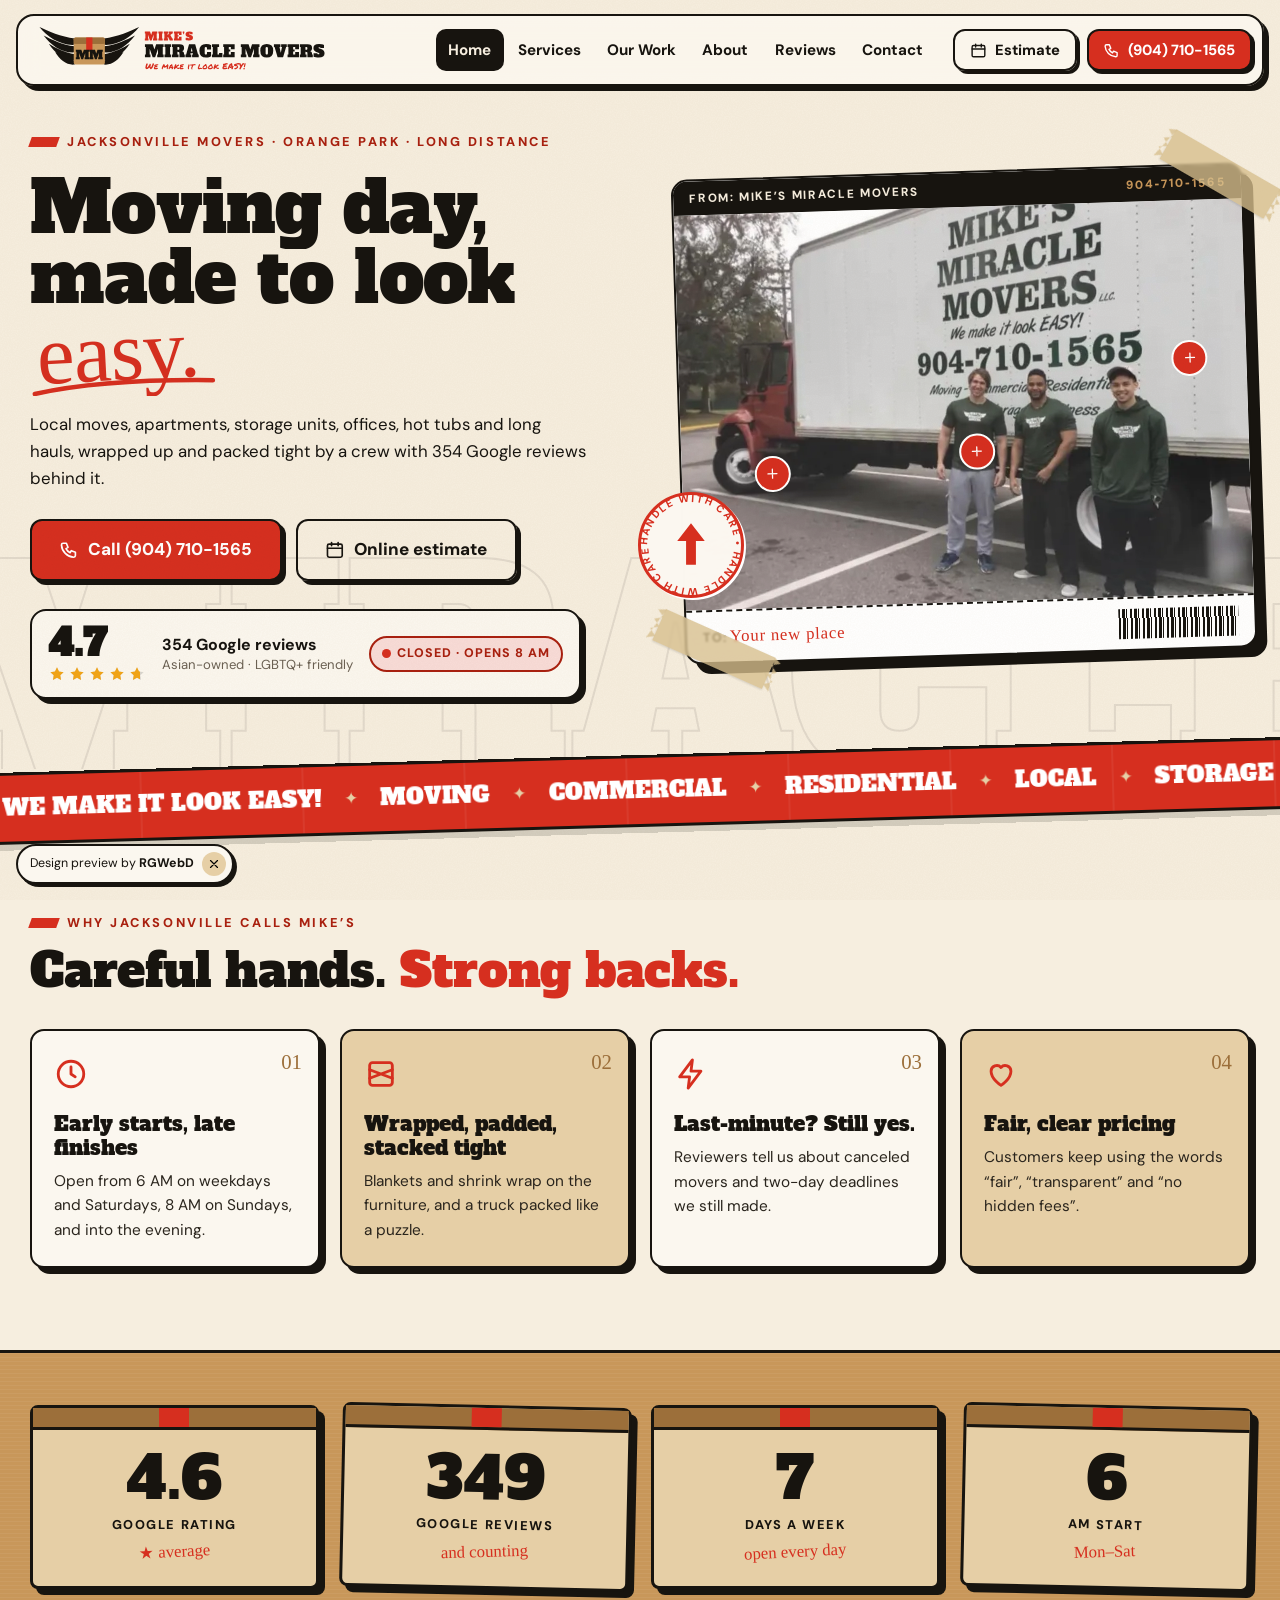
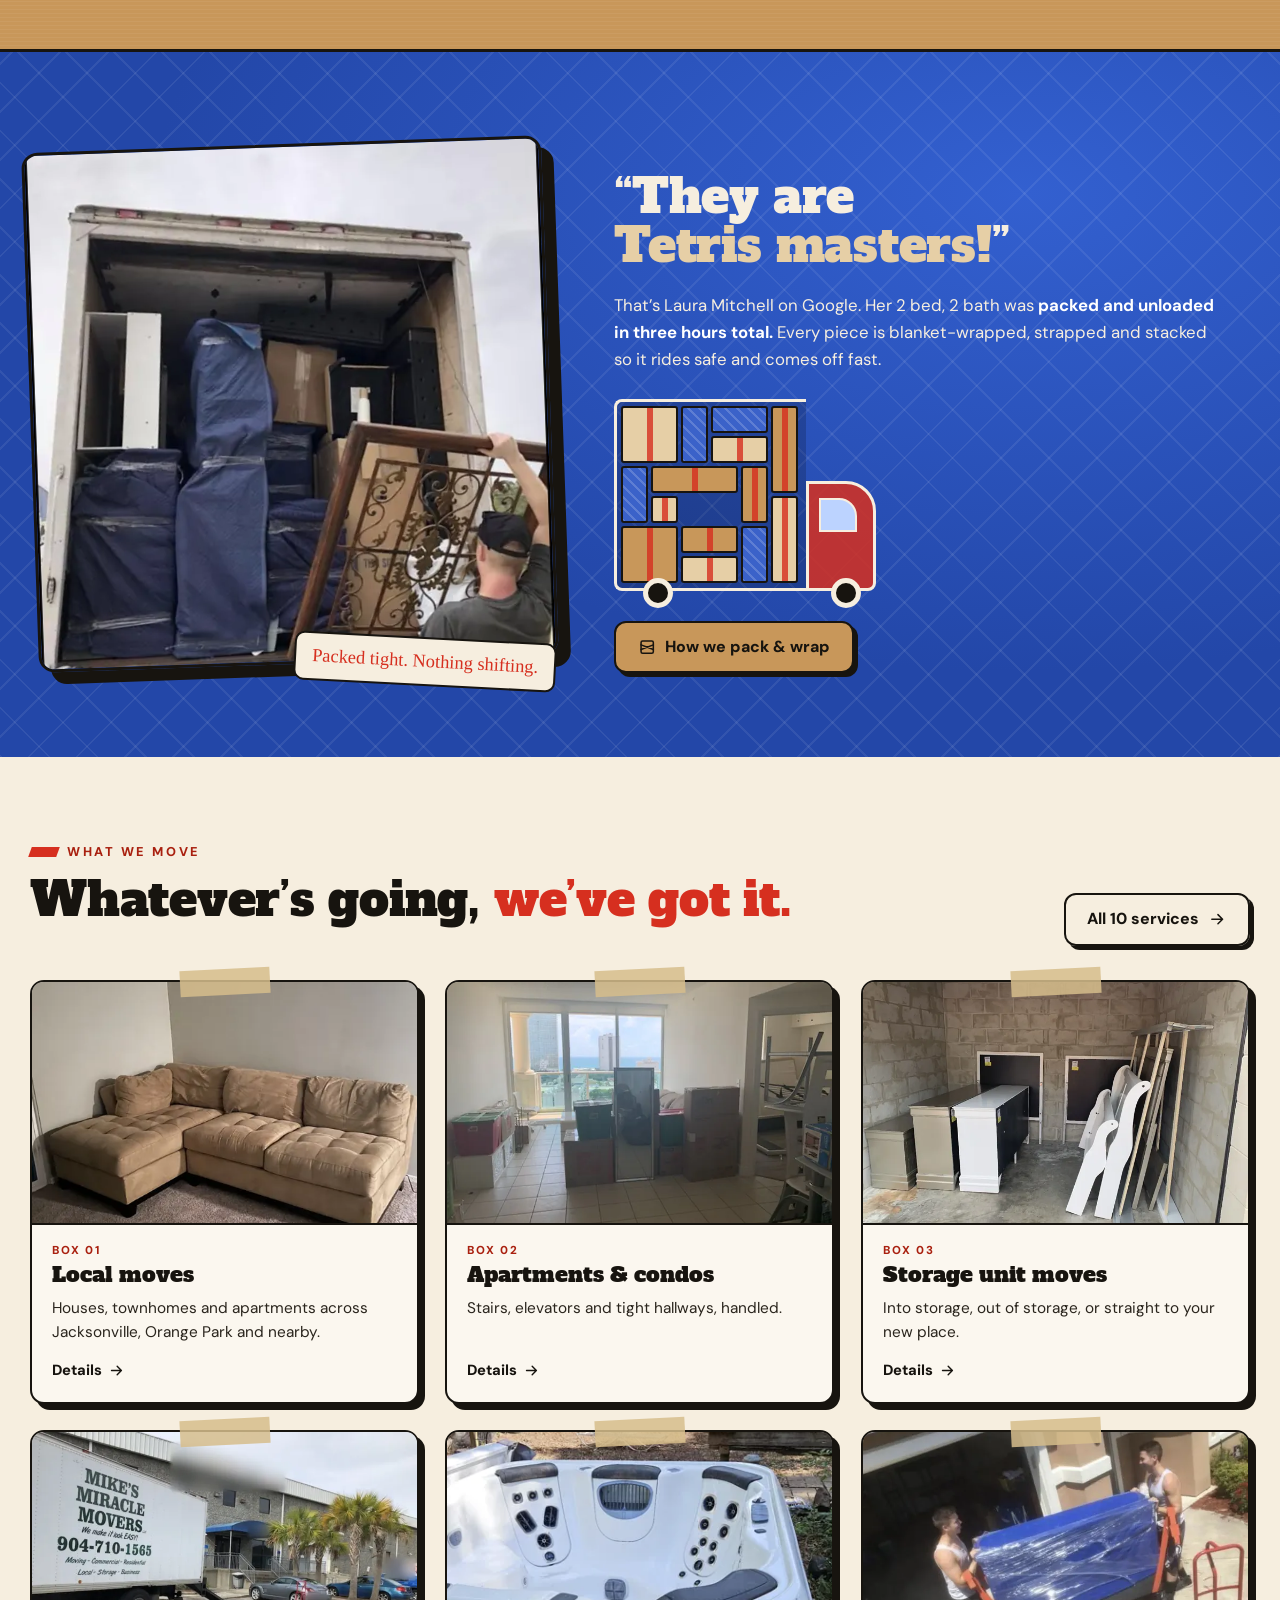
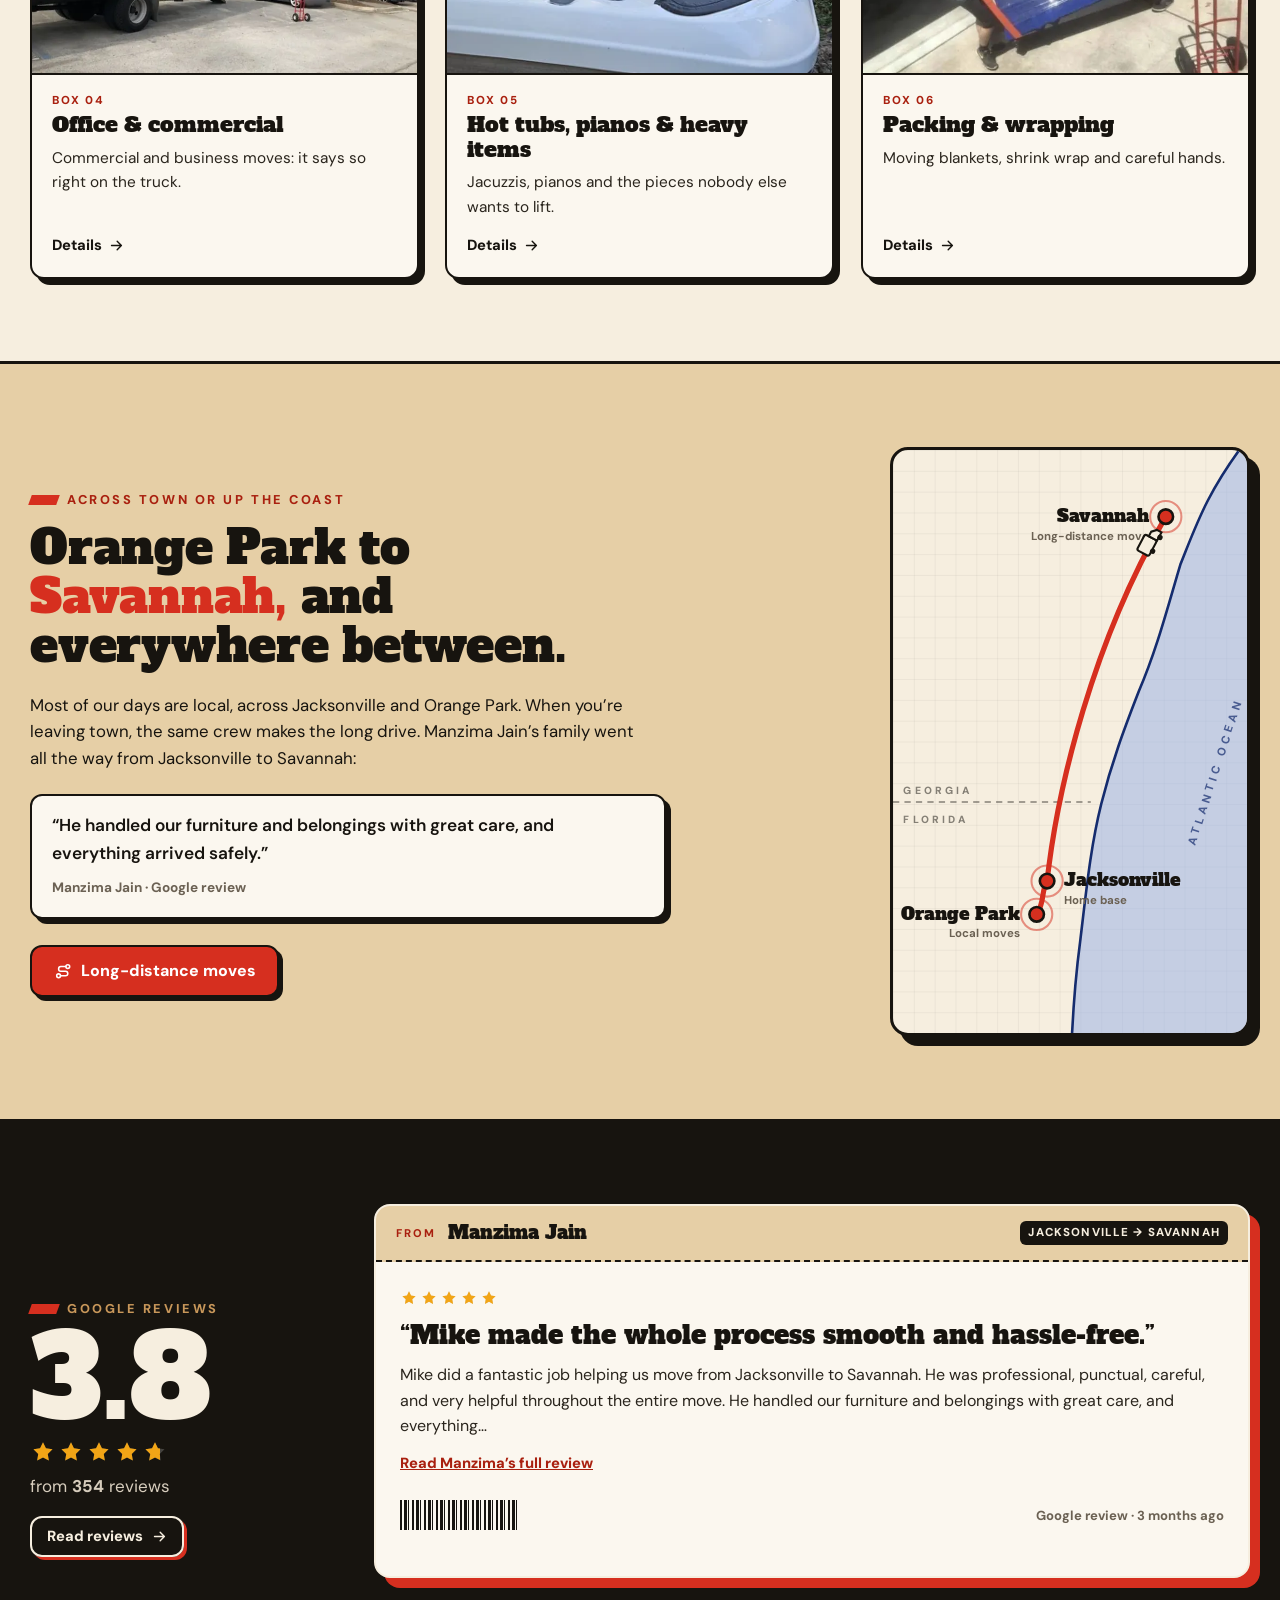
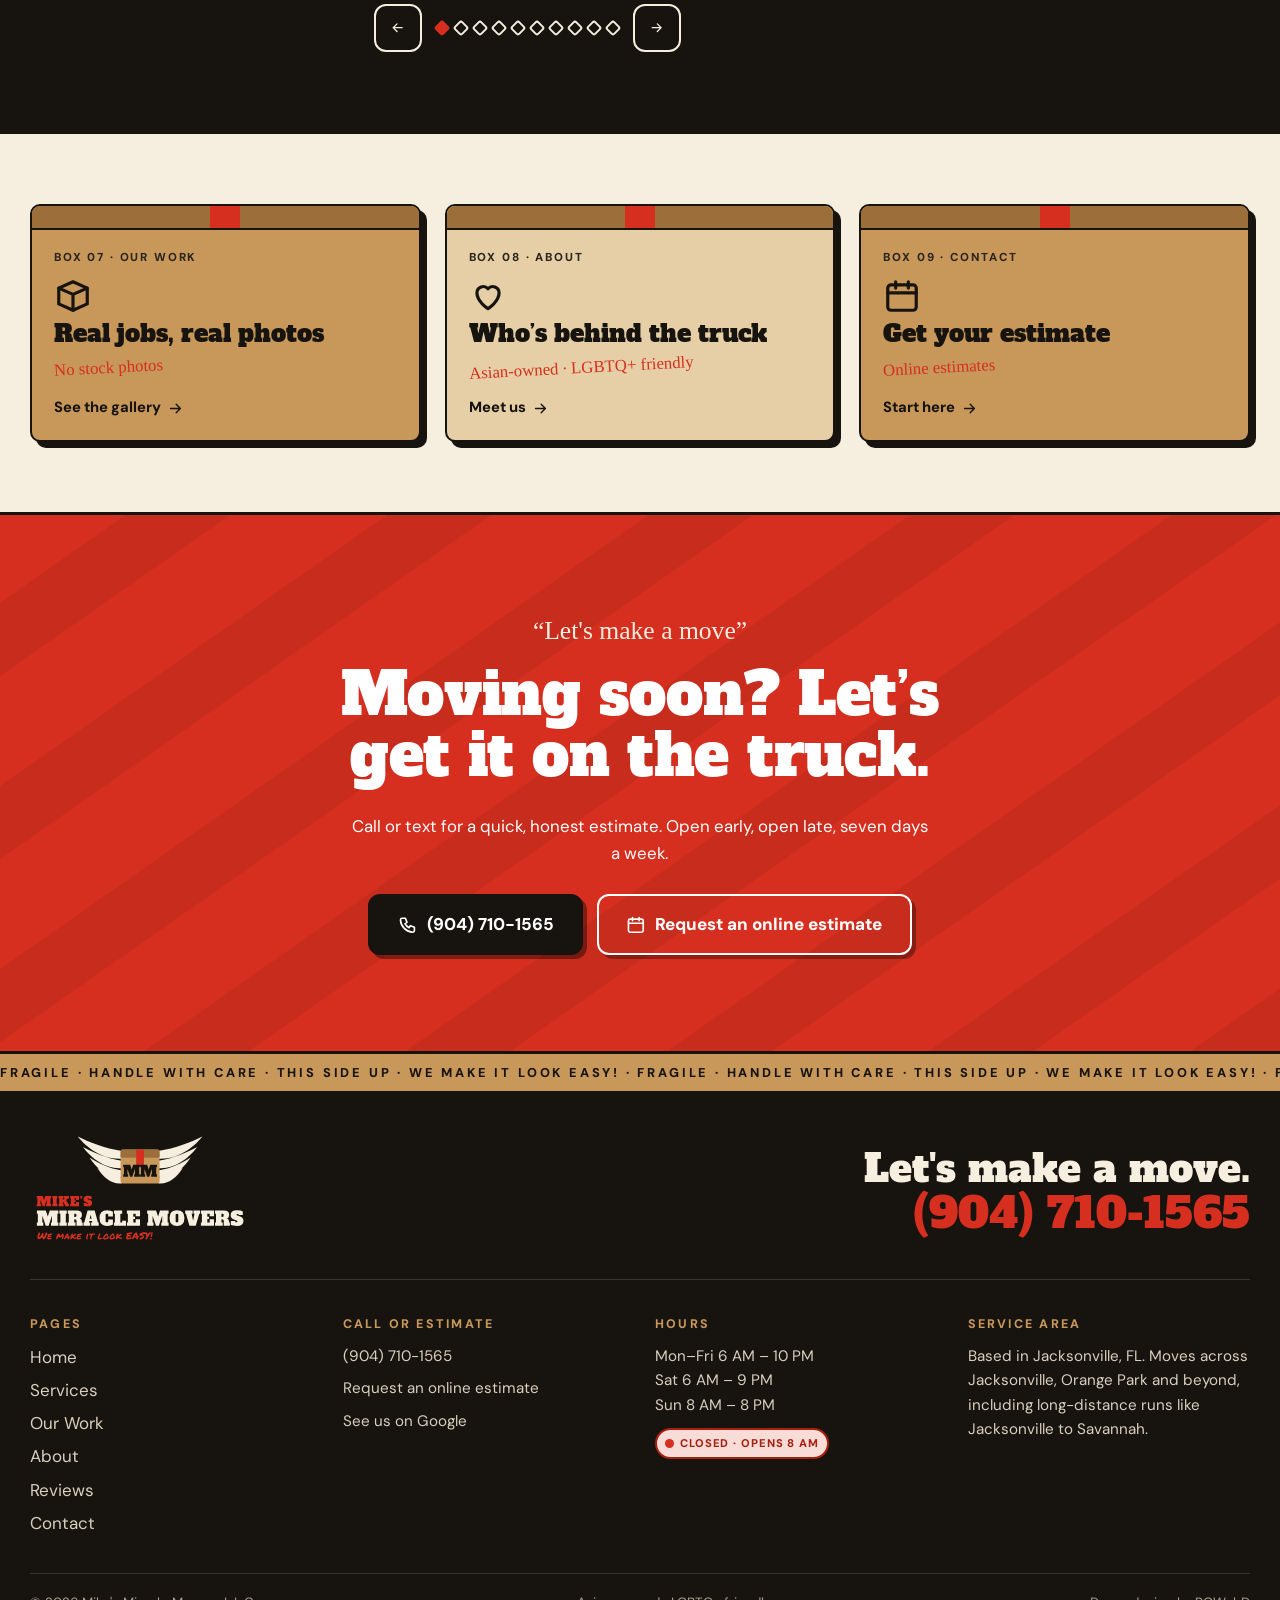
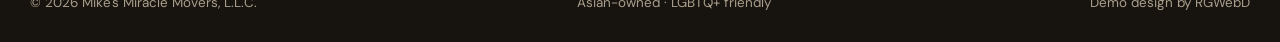
==== commit c1c924f2: "QA round 1: mobile strip, teasers, route, fixes" ====
--- a/index.html
+++ b/index.html
@@ -25,7 +25,7 @@
 <div class="trust rv"><div class="tr-score"><b>4.7</b><span class="stars-w" role="img" aria-label="4.7 out of 5 stars"><span class="stars-bg"><span class="stars" aria-hidden="true"><svg viewBox="0 0 24 24"><path d="M12 3l2.7 5.6 6.1.9-4.4 4.3 1 6.1L12 17l-5.4 2.9 1-6.1L3.2 9.5l6.1-.9z"/></svg><svg viewBox="0 0 24 24"><path d="M12 3l2.7 5.6 6.1.9-4.4 4.3 1 6.1L12 17l-5.4 2.9 1-6.1L3.2 9.5l6.1-.9z"/></svg><svg viewBox="0 0 24 24"><path d="M12 3l2.7 5.6 6.1.9-4.4 4.3 1 6.1L12 17l-5.4 2.9 1-6.1L3.2 9.5l6.1-.9z"/></svg><svg viewBox="0 0 24 24"><path d="M12 3l2.7 5.6 6.1.9-4.4 4.3 1 6.1L12 17l-5.4 2.9 1-6.1L3.2 9.5l6.1-.9z"/></svg><svg viewBox="0 0 24 24"><path d="M12 3l2.7 5.6 6.1.9-4.4 4.3 1 6.1L12 17l-5.4 2.9 1-6.1L3.2 9.5l6.1-.9z"/></svg></span></span><span class="stars-fg" style="width:94%"><span class="stars" aria-hidden="true"><svg viewBox="0 0 24 24"><path d="M12 3l2.7 5.6 6.1.9-4.4 4.3 1 6.1L12 17l-5.4 2.9 1-6.1L3.2 9.5l6.1-.9z"/></svg><svg viewBox="0 0 24 24"><path d="M12 3l2.7 5.6 6.1.9-4.4 4.3 1 6.1L12 17l-5.4 2.9 1-6.1L3.2 9.5l6.1-.9z"/></svg><svg viewBox="0 0 24 24"><path d="M12 3l2.7 5.6 6.1.9-4.4 4.3 1 6.1L12 17l-5.4 2.9 1-6.1L3.2 9.5l6.1-.9z"/></svg><svg viewBox="0 0 24 24"><path d="M12 3l2.7 5.6 6.1.9-4.4 4.3 1 6.1L12 17l-5.4 2.9 1-6.1L3.2 9.5l6.1-.9z"/></svg><svg viewBox="0 0 24 24"><path d="M12 3l2.7 5.6 6.1.9-4.4 4.3 1 6.1L12 17l-5.4 2.9 1-6.1L3.2 9.5l6.1-.9z"/></svg></span></span></span></div><div class="tr-t"><b>354 Google reviews</b><span>Asian-owned · LGBTQ+ friendly</span></div><span class="live " data-live><i></i><span>Hours today</span></span></div></div>
 <figure class="h-art rv"><div class="label-card big"><div class="lc-head"><span>FROM: Mike’s Miracle Movers</span><span class="lc-code">904‑710‑1565</span></div>
 <div class="h-photo"><img src="img/g01.webp" srcset="img/g01-s.webp 720w, img/g01.webp 1284w" sizes="(max-width:860px) 92vw, 48vw" width="1284" height="892" alt="The Mike’s Miracle Movers box truck with three crew members in green team shirts" fetchpriority="high">
-<button class="pin" style="--x:58%;--y:22%" aria-expanded="false"><span class="sr">About the truck lettering</span><svg class="ic " viewBox="0 0 24 24" fill="none" stroke="currentColor" stroke-width="2" stroke-linecap="round" stroke-linejoin="round" aria-hidden="true"><path d="M12 5v14M5 12h14"/></svg><span class="pin-tip">Our number, painted right on the truck. You can’t miss us.</span></button>
+<button class="pin" style="--x:90%;--y:40%" aria-expanded="false"><span class="sr">About the truck lettering</span><svg class="ic " viewBox="0 0 24 24" fill="none" stroke="currentColor" stroke-width="2" stroke-linecap="round" stroke-linejoin="round" aria-hidden="true"><path d="M12 5v14M5 12h14"/></svg><span class="pin-tip">Our number, painted right on the truck. You can’t miss us.</span></button>
 <button class="pin" style="--x:52%;--y:62%" aria-expanded="false"><span class="sr">About the crew</span><svg class="ic " viewBox="0 0 24 24" fill="none" stroke="currentColor" stroke-width="2" stroke-linecap="round" stroke-linejoin="round" aria-hidden="true"><path d="M12 5v14M5 12h14"/></svg><span class="pin-tip">The crew, in team shirts, ready to roll.</span></button>
 <button class="pin" style="--x:16%;--y:66%" aria-expanded="false"><span class="sr">About the truck</span><svg class="ic " viewBox="0 0 24 24" fill="none" stroke="currentColor" stroke-width="2" stroke-linecap="round" stroke-linejoin="round" aria-hidden="true"><path d="M12 5v14M5 12h14"/></svg><span class="pin-tip">Our own box truck, lettered with everything we do.</span></button></div>
 <div class="lc-foot"><span>TO: <b>Your new place</b></span><span class="barcode" aria-hidden="true"></span></div></div>
@@ -48,7 +48,7 @@
 <div class="sc-b"><span class="sc-lbl">BOX 03</span><h3>Storage unit moves</h3><p>Into storage, out of storage, or straight to your new place.</p><span class="more">Details <svg class="ic " viewBox="0 0 24 24" fill="none" stroke="currentColor" stroke-width="2" stroke-linecap="round" stroke-linejoin="round" aria-hidden="true"><path d="M5 12h14M13 6l6 6-6 6"/></svg></span></div></a><a class="scard tilt rv" style="--d:0" href="services.html#office"><span class="sc-tape"></span><figure class="sc-img"><img src="img/g02-s.webp" width="720" height="447" alt="Office &amp; commercial" loading="lazy" decoding="async"></figure>
 <div class="sc-b"><span class="sc-lbl">BOX 04</span><h3>Office &amp; commercial</h3><p>Commercial and business moves: it says so right on the truck.</p><span class="more">Details <svg class="ic " viewBox="0 0 24 24" fill="none" stroke="currentColor" stroke-width="2" stroke-linecap="round" stroke-linejoin="round" aria-hidden="true"><path d="M5 12h14M13 6l6 6-6 6"/></svg></span></div></a><a class="scard tilt rv" style="--d:1" href="services.html#heavy"><span class="sc-tape"></span><figure class="sc-img"><img src="img/g03-s.webp" width="405" height="720" alt="Hot tubs, pianos &amp; heavy items" loading="lazy" decoding="async"></figure>
 <div class="sc-b"><span class="sc-lbl">BOX 05</span><h3>Hot tubs, pianos &amp; heavy items</h3><p>Jacuzzis, pianos and the pieces nobody else wants to lift.</p><span class="more">Details <svg class="ic " viewBox="0 0 24 24" fill="none" stroke="currentColor" stroke-width="2" stroke-linecap="round" stroke-linejoin="round" aria-hidden="true"><path d="M5 12h14M13 6l6 6-6 6"/></svg></span></div></a><a class="scard tilt rv" style="--d:2" href="services.html#pack"><span class="sc-tape"></span><figure class="sc-img"><img src="img/g05-s.webp" width="720" height="515" alt="Packing &amp; wrapping" loading="lazy" decoding="async"></figure>
-<div class="sc-b"><span class="sc-lbl">BOX 06</span><h3>Packing &amp; wrapping</h3><p>Moving blankets, shrink wrap and careful hands.</p><span class="more">Details <svg class="ic " viewBox="0 0 24 24" fill="none" stroke="currentColor" stroke-width="2" stroke-linecap="round" stroke-linejoin="round" aria-hidden="true"><path d="M5 12h14M13 6l6 6-6 6"/></svg></span></div></a></div></div></section>
+<div class="sc-b"><span class="sc-lbl">BOX 06</span><h3>Packing &amp; wrapping</h3><p>Moving blankets, shrink wrap and careful hands.</p><span class="more">Details <svg class="ic " viewBox="0 0 24 24" fill="none" stroke="currentColor" stroke-width="2" stroke-linecap="round" stroke-linejoin="round" aria-hidden="true"><path d="M5 12h14M13 6l6 6-6 6"/></svg></span></div></a></div><p class="sc-hint" aria-hidden="true">Swipe for more <svg class="ic " viewBox="0 0 24 24" fill="none" stroke="currentColor" stroke-width="2" stroke-linecap="round" stroke-linejoin="round" aria-hidden="true"><path d="M5 12h14M13 6l6 6-6 6"/></svg></p></div></section>
 <section class="route" aria-labelledby="rt-h"><div class="wrap rt-in"><div class="rt-copy"><span class="eyebrow rv">Across town or up the coast</span><h2 class="h2 split" id="rt-h"><span class="ln"><span>Orange Park to <em>Savannah,</em> and everywhere between.</span></span></h2>
 <p class="lede rv">Most of our days are local, across Jacksonville and Orange Park. When you’re leaving town, the same crew makes the long drive. Manzima Jain’s family went all the way from Jacksonville to Savannah:</p>
 <blockquote class="rt-q rv"><p>“He handled our furniture and belongings with great care, and everything arrived safely.”</p><cite>Manzima Jain · Google review</cite></blockquote>
@@ -56,29 +56,29 @@
 <div class="rt-map rv"><svg class="rmap" viewBox="0 0 340 560" role="img" aria-label="Map sketch: moves from Orange Park and Jacksonville up the coast to Savannah, Georgia">
 <defs><pattern id="rm-g" width="20" height="20" patternUnits="userSpaceOnUse"><path d="M20 0H0V20" fill="none" stroke="currentColor" stroke-width=".5" opacity=".18"/></pattern></defs>
 <rect width="340" height="560" fill="url(#rm-g)"/>
-<path class="rm-sea" d="M300 -10 C262 40 252 70 236 110 C224 150 214 190 196 232 C182 268 170 300 160 340 C150 380 146 420 140 470 C136 500 134 520 132 560 L340 560 L340 -10Z"/><path class="rm-coast" d="M300 -10 C262 40 252 70 236 110 C224 150 214 190 196 232 C182 268 170 300 160 340 C150 380 146 420 140 470 C136 500 134 520 132 560"/>
+<g transform="translate(40 0)"><path class="rm-sea" d="M300 -10 C262 40 252 70 236 110 C224 150 214 190 196 232 C182 268 170 300 160 340 C150 380 146 420 140 470 C136 500 134 520 132 560 L400 560 L400 -10Z"/><path class="rm-coast" d="M300 -10 C262 40 252 70 236 110 C224 150 214 190 196 232 C182 268 170 300 160 340 C150 380 146 420 140 470 C136 500 134 520 132 560"/>
 <text class="rm-lbl" x="250" y="380" transform="rotate(-72 250 380)">ATLANTIC OCEAN</text>
-<path class="rm-state" d="M0 338 L150 338"/><text class="rm-st" x="8" y="330">GEORGIA</text><text class="rm-st" x="8" y="358">FLORIDA</text>
+<path class="rm-state" d="M-40 338 L150 338"/><text class="rm-st" x="-30" y="330">GEORGIA</text><text class="rm-st" x="-30" y="358">FLORIDA</text>
 <path class="rm-route-bg" d="M98 446 C106 434 102 424 108 414 C118 324 152 184 222 64"/><path class="rm-route" id="rm-route" d="M98 446 C106 434 102 424 108 414 C118 324 152 184 222 64" pathLength="1"/>
 <g class="rm-pin" transform="translate(222 64)"><circle r="7"/><circle r="15" class="rm-halo"/><text x="-16" y="5" text-anchor="end">Savannah</text><text class="rm-sub" x="-16" y="22" text-anchor="end">Long-distance move</text></g><g class="rm-pin" transform="translate(108 414)"><circle r="7"/><circle r="15" class="rm-halo"/><text x="16" y="5" text-anchor="start">Jacksonville</text><text class="rm-sub" x="16" y="22" text-anchor="start">Home base</text></g><g class="rm-pin" transform="translate(98 446)"><circle r="7"/><circle r="15" class="rm-halo"/><text x="-16" y="5" text-anchor="end">Orange Park</text><text class="rm-sub" x="-16" y="22" text-anchor="end">Local moves</text></g>
-<g class="rm-truck" transform="translate(98 446)"><rect x="-13" y="-9" width="17" height="13" rx="2"/><path d="M4 -5h5l4 4v5H4z"/><circle cx="-7" cy="5" r="2.6"/><circle cx="8" cy="5" r="2.6"/></g></svg></div></div></section>
+<g class="rm-truck" transform="translate(98 446)"><rect x="-13" y="-9" width="17" height="13" rx="2"/><path d="M4 -5h5l4 4v5H4z"/><circle cx="-7" cy="5" r="2.6"/><circle cx="8" cy="5" r="2.6"/></g></g></svg></div></div></section>
 <section class="sec rvband" aria-labelledby="rv-h"><div class="wrap rv-wrap"><div class="rv-score rv"><span class="eyebrow">Google reviews</span><b data-to="4.7" data-dec="1">0</b><span class="stars-w" role="img" aria-label="4.7 out of 5 stars"><span class="stars-bg"><span class="stars" aria-hidden="true"><svg viewBox="0 0 24 24"><path d="M12 3l2.7 5.6 6.1.9-4.4 4.3 1 6.1L12 17l-5.4 2.9 1-6.1L3.2 9.5l6.1-.9z"/></svg><svg viewBox="0 0 24 24"><path d="M12 3l2.7 5.6 6.1.9-4.4 4.3 1 6.1L12 17l-5.4 2.9 1-6.1L3.2 9.5l6.1-.9z"/></svg><svg viewBox="0 0 24 24"><path d="M12 3l2.7 5.6 6.1.9-4.4 4.3 1 6.1L12 17l-5.4 2.9 1-6.1L3.2 9.5l6.1-.9z"/></svg><svg viewBox="0 0 24 24"><path d="M12 3l2.7 5.6 6.1.9-4.4 4.3 1 6.1L12 17l-5.4 2.9 1-6.1L3.2 9.5l6.1-.9z"/></svg><svg viewBox="0 0 24 24"><path d="M12 3l2.7 5.6 6.1.9-4.4 4.3 1 6.1L12 17l-5.4 2.9 1-6.1L3.2 9.5l6.1-.9z"/></svg></span></span><span class="stars-fg" style="width:94%"><span class="stars" aria-hidden="true"><svg viewBox="0 0 24 24"><path d="M12 3l2.7 5.6 6.1.9-4.4 4.3 1 6.1L12 17l-5.4 2.9 1-6.1L3.2 9.5l6.1-.9z"/></svg><svg viewBox="0 0 24 24"><path d="M12 3l2.7 5.6 6.1.9-4.4 4.3 1 6.1L12 17l-5.4 2.9 1-6.1L3.2 9.5l6.1-.9z"/></svg><svg viewBox="0 0 24 24"><path d="M12 3l2.7 5.6 6.1.9-4.4 4.3 1 6.1L12 17l-5.4 2.9 1-6.1L3.2 9.5l6.1-.9z"/></svg><svg viewBox="0 0 24 24"><path d="M12 3l2.7 5.6 6.1.9-4.4 4.3 1 6.1L12 17l-5.4 2.9 1-6.1L3.2 9.5l6.1-.9z"/></svg><svg viewBox="0 0 24 24"><path d="M12 3l2.7 5.6 6.1.9-4.4 4.3 1 6.1L12 17l-5.4 2.9 1-6.1L3.2 9.5l6.1-.9z"/></svg></span></span></span><p>from <strong>354</strong> reviews</p><a class="btn line sm" href="reviews.html">Read reviews <svg class="ic " viewBox="0 0 24 24" fill="none" stroke="currentColor" stroke-width="2" stroke-linecap="round" stroke-linejoin="round" aria-hidden="true"><path d="M5 12h14M13 6l6 6-6 6"/></svg></a></div>
 <div class="car" data-car aria-roledescription="carousel" aria-label="Customer reviews"><h2 class="sr" id="rv-h">What customers say</h2><div class="car-track"><article class="slide" aria-roledescription="slide"><div class="sl-head"><span class="sl-from">FROM</span><b>Manzima Jain</b><span class="sl-tag">Jacksonville → Savannah</span></div>
-<div class="sl-body"><span class="stars-w" role="img" aria-label="5 out of 5 stars"><span class="stars-bg"><span class="stars" aria-hidden="true"><svg viewBox="0 0 24 24"><path d="M12 3l2.7 5.6 6.1.9-4.4 4.3 1 6.1L12 17l-5.4 2.9 1-6.1L3.2 9.5l6.1-.9z"/></svg><svg viewBox="0 0 24 24"><path d="M12 3l2.7 5.6 6.1.9-4.4 4.3 1 6.1L12 17l-5.4 2.9 1-6.1L3.2 9.5l6.1-.9z"/></svg><svg viewBox="0 0 24 24"><path d="M12 3l2.7 5.6 6.1.9-4.4 4.3 1 6.1L12 17l-5.4 2.9 1-6.1L3.2 9.5l6.1-.9z"/></svg><svg viewBox="0 0 24 24"><path d="M12 3l2.7 5.6 6.1.9-4.4 4.3 1 6.1L12 17l-5.4 2.9 1-6.1L3.2 9.5l6.1-.9z"/></svg><svg viewBox="0 0 24 24"><path d="M12 3l2.7 5.6 6.1.9-4.4 4.3 1 6.1L12 17l-5.4 2.9 1-6.1L3.2 9.5l6.1-.9z"/></svg></span></span><span class="stars-fg" style="width:100%"><span class="stars" aria-hidden="true"><svg viewBox="0 0 24 24"><path d="M12 3l2.7 5.6 6.1.9-4.4 4.3 1 6.1L12 17l-5.4 2.9 1-6.1L3.2 9.5l6.1-.9z"/></svg><svg viewBox="0 0 24 24"><path d="M12 3l2.7 5.6 6.1.9-4.4 4.3 1 6.1L12 17l-5.4 2.9 1-6.1L3.2 9.5l6.1-.9z"/></svg><svg viewBox="0 0 24 24"><path d="M12 3l2.7 5.6 6.1.9-4.4 4.3 1 6.1L12 17l-5.4 2.9 1-6.1L3.2 9.5l6.1-.9z"/></svg><svg viewBox="0 0 24 24"><path d="M12 3l2.7 5.6 6.1.9-4.4 4.3 1 6.1L12 17l-5.4 2.9 1-6.1L3.2 9.5l6.1-.9z"/></svg><svg viewBox="0 0 24 24"><path d="M12 3l2.7 5.6 6.1.9-4.4 4.3 1 6.1L12 17l-5.4 2.9 1-6.1L3.2 9.5l6.1-.9z"/></svg></span></span></span><blockquote><p>Mike made the whole process smooth and hassle-free.</p></blockquote><a class="sl-more" href="reviews.html#r-manzima-jain">Read Manzima’s full review</a></div><div class="sl-foot"><span class="barcode" aria-hidden="true"></span><span>Google review · 3 months ago</span></div></article><article class="slide" aria-roledescription="slide"><div class="sl-head"><span class="sl-from">FROM</span><b>Laura Mitchell</b><span class="sl-tag">2 bed / 2 bath</span></div>
-<div class="sl-body"><span class="stars-w" role="img" aria-label="5 out of 5 stars"><span class="stars-bg"><span class="stars" aria-hidden="true"><svg viewBox="0 0 24 24"><path d="M12 3l2.7 5.6 6.1.9-4.4 4.3 1 6.1L12 17l-5.4 2.9 1-6.1L3.2 9.5l6.1-.9z"/></svg><svg viewBox="0 0 24 24"><path d="M12 3l2.7 5.6 6.1.9-4.4 4.3 1 6.1L12 17l-5.4 2.9 1-6.1L3.2 9.5l6.1-.9z"/></svg><svg viewBox="0 0 24 24"><path d="M12 3l2.7 5.6 6.1.9-4.4 4.3 1 6.1L12 17l-5.4 2.9 1-6.1L3.2 9.5l6.1-.9z"/></svg><svg viewBox="0 0 24 24"><path d="M12 3l2.7 5.6 6.1.9-4.4 4.3 1 6.1L12 17l-5.4 2.9 1-6.1L3.2 9.5l6.1-.9z"/></svg><svg viewBox="0 0 24 24"><path d="M12 3l2.7 5.6 6.1.9-4.4 4.3 1 6.1L12 17l-5.4 2.9 1-6.1L3.2 9.5l6.1-.9z"/></svg></span></span><span class="stars-fg" style="width:100%"><span class="stars" aria-hidden="true"><svg viewBox="0 0 24 24"><path d="M12 3l2.7 5.6 6.1.9-4.4 4.3 1 6.1L12 17l-5.4 2.9 1-6.1L3.2 9.5l6.1-.9z"/></svg><svg viewBox="0 0 24 24"><path d="M12 3l2.7 5.6 6.1.9-4.4 4.3 1 6.1L12 17l-5.4 2.9 1-6.1L3.2 9.5l6.1-.9z"/></svg><svg viewBox="0 0 24 24"><path d="M12 3l2.7 5.6 6.1.9-4.4 4.3 1 6.1L12 17l-5.4 2.9 1-6.1L3.2 9.5l6.1-.9z"/></svg><svg viewBox="0 0 24 24"><path d="M12 3l2.7 5.6 6.1.9-4.4 4.3 1 6.1L12 17l-5.4 2.9 1-6.1L3.2 9.5l6.1-.9z"/></svg><svg viewBox="0 0 24 24"><path d="M12 3l2.7 5.6 6.1.9-4.4 4.3 1 6.1L12 17l-5.4 2.9 1-6.1L3.2 9.5l6.1-.9z"/></svg></span></span></span><blockquote><p>Absolutely the BEST! Mike and his crew are amazing. They are fast and efficient amongst being gentle with your stuff. They are Tetris masters! Super friendly and professional. I have used them several times and will continue to do so!!  Moved my 2 bed 2 bath packed and unloaded in total 3 hours. The pricing is the most affordable and so worth it!!  Your back will thank you!!</p></blockquote></div><div class="sl-foot"><span class="barcode" aria-hidden="true"></span><span>Google review · a year ago</span></div></article><article class="slide" aria-roledescription="slide"><div class="sl-head"><span class="sl-from">FROM</span><b>Keith Knapp</b><span class="sl-tag">Last-minute move</span></div>
-<div class="sl-body"><span class="stars-w" role="img" aria-label="5 out of 5 stars"><span class="stars-bg"><span class="stars" aria-hidden="true"><svg viewBox="0 0 24 24"><path d="M12 3l2.7 5.6 6.1.9-4.4 4.3 1 6.1L12 17l-5.4 2.9 1-6.1L3.2 9.5l6.1-.9z"/></svg><svg viewBox="0 0 24 24"><path d="M12 3l2.7 5.6 6.1.9-4.4 4.3 1 6.1L12 17l-5.4 2.9 1-6.1L3.2 9.5l6.1-.9z"/></svg><svg viewBox="0 0 24 24"><path d="M12 3l2.7 5.6 6.1.9-4.4 4.3 1 6.1L12 17l-5.4 2.9 1-6.1L3.2 9.5l6.1-.9z"/></svg><svg viewBox="0 0 24 24"><path d="M12 3l2.7 5.6 6.1.9-4.4 4.3 1 6.1L12 17l-5.4 2.9 1-6.1L3.2 9.5l6.1-.9z"/></svg><svg viewBox="0 0 24 24"><path d="M12 3l2.7 5.6 6.1.9-4.4 4.3 1 6.1L12 17l-5.4 2.9 1-6.1L3.2 9.5l6.1-.9z"/></svg></span></span><span class="stars-fg" style="width:100%"><span class="stars" aria-hidden="true"><svg viewBox="0 0 24 24"><path d="M12 3l2.7 5.6 6.1.9-4.4 4.3 1 6.1L12 17l-5.4 2.9 1-6.1L3.2 9.5l6.1-.9z"/></svg><svg viewBox="0 0 24 24"><path d="M12 3l2.7 5.6 6.1.9-4.4 4.3 1 6.1L12 17l-5.4 2.9 1-6.1L3.2 9.5l6.1-.9z"/></svg><svg viewBox="0 0 24 24"><path d="M12 3l2.7 5.6 6.1.9-4.4 4.3 1 6.1L12 17l-5.4 2.9 1-6.1L3.2 9.5l6.1-.9z"/></svg><svg viewBox="0 0 24 24"><path d="M12 3l2.7 5.6 6.1.9-4.4 4.3 1 6.1L12 17l-5.4 2.9 1-6.1L3.2 9.5l6.1-.9z"/></svg><svg viewBox="0 0 24 24"><path d="M12 3l2.7 5.6 6.1.9-4.4 4.3 1 6.1L12 17l-5.4 2.9 1-6.1L3.2 9.5l6.1-.9z"/></svg></span></span></span><blockquote><p>Michael saved the day.</p></blockquote><a class="sl-more" href="reviews.html#r-keith-knapp">Read Keith’s full review</a></div><div class="sl-foot"><span class="barcode" aria-hidden="true"></span><span>Google review · 11 months ago</span></div></article><article class="slide" aria-roledescription="slide"><div class="sl-head"><span class="sl-from">FROM</span><b>Erin Montgomery</b><span class="sl-tag">Townhome → storage unit</span></div>
-<div class="sl-body"><span class="stars-w" role="img" aria-label="5 out of 5 stars"><span class="stars-bg"><span class="stars" aria-hidden="true"><svg viewBox="0 0 24 24"><path d="M12 3l2.7 5.6 6.1.9-4.4 4.3 1 6.1L12 17l-5.4 2.9 1-6.1L3.2 9.5l6.1-.9z"/></svg><svg viewBox="0 0 24 24"><path d="M12 3l2.7 5.6 6.1.9-4.4 4.3 1 6.1L12 17l-5.4 2.9 1-6.1L3.2 9.5l6.1-.9z"/></svg><svg viewBox="0 0 24 24"><path d="M12 3l2.7 5.6 6.1.9-4.4 4.3 1 6.1L12 17l-5.4 2.9 1-6.1L3.2 9.5l6.1-.9z"/></svg><svg viewBox="0 0 24 24"><path d="M12 3l2.7 5.6 6.1.9-4.4 4.3 1 6.1L12 17l-5.4 2.9 1-6.1L3.2 9.5l6.1-.9z"/></svg><svg viewBox="0 0 24 24"><path d="M12 3l2.7 5.6 6.1.9-4.4 4.3 1 6.1L12 17l-5.4 2.9 1-6.1L3.2 9.5l6.1-.9z"/></svg></span></span><span class="stars-fg" style="width:100%"><span class="stars" aria-hidden="true"><svg viewBox="0 0 24 24"><path d="M12 3l2.7 5.6 6.1.9-4.4 4.3 1 6.1L12 17l-5.4 2.9 1-6.1L3.2 9.5l6.1-.9z"/></svg><svg viewBox="0 0 24 24"><path d="M12 3l2.7 5.6 6.1.9-4.4 4.3 1 6.1L12 17l-5.4 2.9 1-6.1L3.2 9.5l6.1-.9z"/></svg><svg viewBox="0 0 24 24"><path d="M12 3l2.7 5.6 6.1.9-4.4 4.3 1 6.1L12 17l-5.4 2.9 1-6.1L3.2 9.5l6.1-.9z"/></svg><svg viewBox="0 0 24 24"><path d="M12 3l2.7 5.6 6.1.9-4.4 4.3 1 6.1L12 17l-5.4 2.9 1-6.1L3.2 9.5l6.1-.9z"/></svg><svg viewBox="0 0 24 24"><path d="M12 3l2.7 5.6 6.1.9-4.4 4.3 1 6.1L12 17l-5.4 2.9 1-6.1L3.2 9.5l6.1-.9z"/></svg></span></span></span><blockquote><p>Friendly, responsive, efficient, organized, very reasonably priced (and strong!).</p></blockquote><a class="sl-more" href="reviews.html#r-erin-montgomery">Read Erin’s full review</a></div><div class="sl-foot"><span class="barcode" aria-hidden="true"></span><span>Google review · 8 months ago</span></div></article><article class="slide" aria-roledescription="slide"><div class="sl-head"><span class="sl-from">FROM</span><b>Amy Crum</b><span class="sl-tag">Local move</span></div>
-<div class="sl-body"><span class="stars-w" role="img" aria-label="5 out of 5 stars"><span class="stars-bg"><span class="stars" aria-hidden="true"><svg viewBox="0 0 24 24"><path d="M12 3l2.7 5.6 6.1.9-4.4 4.3 1 6.1L12 17l-5.4 2.9 1-6.1L3.2 9.5l6.1-.9z"/></svg><svg viewBox="0 0 24 24"><path d="M12 3l2.7 5.6 6.1.9-4.4 4.3 1 6.1L12 17l-5.4 2.9 1-6.1L3.2 9.5l6.1-.9z"/></svg><svg viewBox="0 0 24 24"><path d="M12 3l2.7 5.6 6.1.9-4.4 4.3 1 6.1L12 17l-5.4 2.9 1-6.1L3.2 9.5l6.1-.9z"/></svg><svg viewBox="0 0 24 24"><path d="M12 3l2.7 5.6 6.1.9-4.4 4.3 1 6.1L12 17l-5.4 2.9 1-6.1L3.2 9.5l6.1-.9z"/></svg><svg viewBox="0 0 24 24"><path d="M12 3l2.7 5.6 6.1.9-4.4 4.3 1 6.1L12 17l-5.4 2.9 1-6.1L3.2 9.5l6.1-.9z"/></svg></span></span><span class="stars-fg" style="width:100%"><span class="stars" aria-hidden="true"><svg viewBox="0 0 24 24"><path d="M12 3l2.7 5.6 6.1.9-4.4 4.3 1 6.1L12 17l-5.4 2.9 1-6.1L3.2 9.5l6.1-.9z"/></svg><svg viewBox="0 0 24 24"><path d="M12 3l2.7 5.6 6.1.9-4.4 4.3 1 6.1L12 17l-5.4 2.9 1-6.1L3.2 9.5l6.1-.9z"/></svg><svg viewBox="0 0 24 24"><path d="M12 3l2.7 5.6 6.1.9-4.4 4.3 1 6.1L12 17l-5.4 2.9 1-6.1L3.2 9.5l6.1-.9z"/></svg><svg viewBox="0 0 24 24"><path d="M12 3l2.7 5.6 6.1.9-4.4 4.3 1 6.1L12 17l-5.4 2.9 1-6.1L3.2 9.5l6.1-.9z"/></svg><svg viewBox="0 0 24 24"><path d="M12 3l2.7 5.6 6.1.9-4.4 4.3 1 6.1L12 17l-5.4 2.9 1-6.1L3.2 9.5l6.1-.9z"/></svg></span></span></span><blockquote><p>I have used this company for 8 years!!!</p></blockquote><a class="sl-more" href="reviews.html#r-amy-crum">Read Amy’s full review</a></div><div class="sl-foot"><span class="barcode" aria-hidden="true"></span><span>Google review · a year ago</span></div></article><article class="slide" aria-roledescription="slide"><div class="sl-head"><span class="sl-from">FROM</span><b>Ken Juhlin</b><span class="sl-tag">Jacuzzi move</span></div>
-<div class="sl-body"><span class="stars-w" role="img" aria-label="5 out of 5 stars"><span class="stars-bg"><span class="stars" aria-hidden="true"><svg viewBox="0 0 24 24"><path d="M12 3l2.7 5.6 6.1.9-4.4 4.3 1 6.1L12 17l-5.4 2.9 1-6.1L3.2 9.5l6.1-.9z"/></svg><svg viewBox="0 0 24 24"><path d="M12 3l2.7 5.6 6.1.9-4.4 4.3 1 6.1L12 17l-5.4 2.9 1-6.1L3.2 9.5l6.1-.9z"/></svg><svg viewBox="0 0 24 24"><path d="M12 3l2.7 5.6 6.1.9-4.4 4.3 1 6.1L12 17l-5.4 2.9 1-6.1L3.2 9.5l6.1-.9z"/></svg><svg viewBox="0 0 24 24"><path d="M12 3l2.7 5.6 6.1.9-4.4 4.3 1 6.1L12 17l-5.4 2.9 1-6.1L3.2 9.5l6.1-.9z"/></svg><svg viewBox="0 0 24 24"><path d="M12 3l2.7 5.6 6.1.9-4.4 4.3 1 6.1L12 17l-5.4 2.9 1-6.1L3.2 9.5l6.1-.9z"/></svg></span></span><span class="stars-fg" style="width:100%"><span class="stars" aria-hidden="true"><svg viewBox="0 0 24 24"><path d="M12 3l2.7 5.6 6.1.9-4.4 4.3 1 6.1L12 17l-5.4 2.9 1-6.1L3.2 9.5l6.1-.9z"/></svg><svg viewBox="0 0 24 24"><path d="M12 3l2.7 5.6 6.1.9-4.4 4.3 1 6.1L12 17l-5.4 2.9 1-6.1L3.2 9.5l6.1-.9z"/></svg><svg viewBox="0 0 24 24"><path d="M12 3l2.7 5.6 6.1.9-4.4 4.3 1 6.1L12 17l-5.4 2.9 1-6.1L3.2 9.5l6.1-.9z"/></svg><svg viewBox="0 0 24 24"><path d="M12 3l2.7 5.6 6.1.9-4.4 4.3 1 6.1L12 17l-5.4 2.9 1-6.1L3.2 9.5l6.1-.9z"/></svg><svg viewBox="0 0 24 24"><path d="M12 3l2.7 5.6 6.1.9-4.4 4.3 1 6.1L12 17l-5.4 2.9 1-6.1L3.2 9.5l6.1-.9z"/></svg></span></span></span><blockquote><p>Mike came thru with a 2 day moving deadline. These guys showed up on time and ready to move the Jacuzzi to my house. Tough moving job made to look easy with Mike and crew. No damage to either yard/landscaping at both homes. Thanks</p></blockquote></div><div class="sl-foot"><span class="barcode" aria-hidden="true"></span><span>Google review · a year ago</span></div></article><article class="slide" aria-roledescription="slide"><div class="sl-head"><span class="sl-from">FROM</span><b>Emily Vidal-Torres</b><span class="sl-tag">House move</span></div>
-<div class="sl-body"><span class="stars-w" role="img" aria-label="5 out of 5 stars"><span class="stars-bg"><span class="stars" aria-hidden="true"><svg viewBox="0 0 24 24"><path d="M12 3l2.7 5.6 6.1.9-4.4 4.3 1 6.1L12 17l-5.4 2.9 1-6.1L3.2 9.5l6.1-.9z"/></svg><svg viewBox="0 0 24 24"><path d="M12 3l2.7 5.6 6.1.9-4.4 4.3 1 6.1L12 17l-5.4 2.9 1-6.1L3.2 9.5l6.1-.9z"/></svg><svg viewBox="0 0 24 24"><path d="M12 3l2.7 5.6 6.1.9-4.4 4.3 1 6.1L12 17l-5.4 2.9 1-6.1L3.2 9.5l6.1-.9z"/></svg><svg viewBox="0 0 24 24"><path d="M12 3l2.7 5.6 6.1.9-4.4 4.3 1 6.1L12 17l-5.4 2.9 1-6.1L3.2 9.5l6.1-.9z"/></svg><svg viewBox="0 0 24 24"><path d="M12 3l2.7 5.6 6.1.9-4.4 4.3 1 6.1L12 17l-5.4 2.9 1-6.1L3.2 9.5l6.1-.9z"/></svg></span></span><span class="stars-fg" style="width:100%"><span class="stars" aria-hidden="true"><svg viewBox="0 0 24 24"><path d="M12 3l2.7 5.6 6.1.9-4.4 4.3 1 6.1L12 17l-5.4 2.9 1-6.1L3.2 9.5l6.1-.9z"/></svg><svg viewBox="0 0 24 24"><path d="M12 3l2.7 5.6 6.1.9-4.4 4.3 1 6.1L12 17l-5.4 2.9 1-6.1L3.2 9.5l6.1-.9z"/></svg><svg viewBox="0 0 24 24"><path d="M12 3l2.7 5.6 6.1.9-4.4 4.3 1 6.1L12 17l-5.4 2.9 1-6.1L3.2 9.5l6.1-.9z"/></svg><svg viewBox="0 0 24 24"><path d="M12 3l2.7 5.6 6.1.9-4.4 4.3 1 6.1L12 17l-5.4 2.9 1-6.1L3.2 9.5l6.1-.9z"/></svg><svg viewBox="0 0 24 24"><path d="M12 3l2.7 5.6 6.1.9-4.4 4.3 1 6.1L12 17l-5.4 2.9 1-6.1L3.2 9.5l6.1-.9z"/></svg></span></span></span><blockquote><p>The pricing was fair and transparent—no hidden fees or surprises.</p></blockquote><a class="sl-more" href="reviews.html#r-emily-vidal-torres">Read Emily’s full review</a></div><div class="sl-foot"><span class="barcode" aria-hidden="true"></span><span>Google review · 2 years ago</span></div></article><article class="slide" aria-roledescription="slide"><div class="sl-head"><span class="sl-from">FROM</span><b>Ana Maria McPherson</b><span class="sl-tag">Dining room set</span></div>
-<div class="sl-body"><span class="stars-w" role="img" aria-label="5 out of 5 stars"><span class="stars-bg"><span class="stars" aria-hidden="true"><svg viewBox="0 0 24 24"><path d="M12 3l2.7 5.6 6.1.9-4.4 4.3 1 6.1L12 17l-5.4 2.9 1-6.1L3.2 9.5l6.1-.9z"/></svg><svg viewBox="0 0 24 24"><path d="M12 3l2.7 5.6 6.1.9-4.4 4.3 1 6.1L12 17l-5.4 2.9 1-6.1L3.2 9.5l6.1-.9z"/></svg><svg viewBox="0 0 24 24"><path d="M12 3l2.7 5.6 6.1.9-4.4 4.3 1 6.1L12 17l-5.4 2.9 1-6.1L3.2 9.5l6.1-.9z"/></svg><svg viewBox="0 0 24 24"><path d="M12 3l2.7 5.6 6.1.9-4.4 4.3 1 6.1L12 17l-5.4 2.9 1-6.1L3.2 9.5l6.1-.9z"/></svg><svg viewBox="0 0 24 24"><path d="M12 3l2.7 5.6 6.1.9-4.4 4.3 1 6.1L12 17l-5.4 2.9 1-6.1L3.2 9.5l6.1-.9z"/></svg></span></span><span class="stars-fg" style="width:100%"><span class="stars" aria-hidden="true"><svg viewBox="0 0 24 24"><path d="M12 3l2.7 5.6 6.1.9-4.4 4.3 1 6.1L12 17l-5.4 2.9 1-6.1L3.2 9.5l6.1-.9z"/></svg><svg viewBox="0 0 24 24"><path d="M12 3l2.7 5.6 6.1.9-4.4 4.3 1 6.1L12 17l-5.4 2.9 1-6.1L3.2 9.5l6.1-.9z"/></svg><svg viewBox="0 0 24 24"><path d="M12 3l2.7 5.6 6.1.9-4.4 4.3 1 6.1L12 17l-5.4 2.9 1-6.1L3.2 9.5l6.1-.9z"/></svg><svg viewBox="0 0 24 24"><path d="M12 3l2.7 5.6 6.1.9-4.4 4.3 1 6.1L12 17l-5.4 2.9 1-6.1L3.2 9.5l6.1-.9z"/></svg><svg viewBox="0 0 24 24"><path d="M12 3l2.7 5.6 6.1.9-4.4 4.3 1 6.1L12 17l-5.4 2.9 1-6.1L3.2 9.5l6.1-.9z"/></svg></span></span></span><blockquote><p>Mike and his crew did a fantastic job moving my dining room set. They showed up right when promised, took great care to wrap and protect the table and chairs, and made the whole process completely stress-free. Very polite, helpful, and professional throughout. Highly recommend Mike for any moving needs!</p></blockquote></div><div class="sl-foot"><span class="barcode" aria-hidden="true"></span><span>Google review · 4 weeks ago</span></div></article><article class="slide" aria-roledescription="slide"><div class="sl-head"><span class="sl-from">FROM</span><b>Joan Warren</b><span class="sl-tag">Marketplace pickup</span></div>
-<div class="sl-body"><span class="stars-w" role="img" aria-label="5 out of 5 stars"><span class="stars-bg"><span class="stars" aria-hidden="true"><svg viewBox="0 0 24 24"><path d="M12 3l2.7 5.6 6.1.9-4.4 4.3 1 6.1L12 17l-5.4 2.9 1-6.1L3.2 9.5l6.1-.9z"/></svg><svg viewBox="0 0 24 24"><path d="M12 3l2.7 5.6 6.1.9-4.4 4.3 1 6.1L12 17l-5.4 2.9 1-6.1L3.2 9.5l6.1-.9z"/></svg><svg viewBox="0 0 24 24"><path d="M12 3l2.7 5.6 6.1.9-4.4 4.3 1 6.1L12 17l-5.4 2.9 1-6.1L3.2 9.5l6.1-.9z"/></svg><svg viewBox="0 0 24 24"><path d="M12 3l2.7 5.6 6.1.9-4.4 4.3 1 6.1L12 17l-5.4 2.9 1-6.1L3.2 9.5l6.1-.9z"/></svg><svg viewBox="0 0 24 24"><path d="M12 3l2.7 5.6 6.1.9-4.4 4.3 1 6.1L12 17l-5.4 2.9 1-6.1L3.2 9.5l6.1-.9z"/></svg></span></span><span class="stars-fg" style="width:100%"><span class="stars" aria-hidden="true"><svg viewBox="0 0 24 24"><path d="M12 3l2.7 5.6 6.1.9-4.4 4.3 1 6.1L12 17l-5.4 2.9 1-6.1L3.2 9.5l6.1-.9z"/></svg><svg viewBox="0 0 24 24"><path d="M12 3l2.7 5.6 6.1.9-4.4 4.3 1 6.1L12 17l-5.4 2.9 1-6.1L3.2 9.5l6.1-.9z"/></svg><svg viewBox="0 0 24 24"><path d="M12 3l2.7 5.6 6.1.9-4.4 4.3 1 6.1L12 17l-5.4 2.9 1-6.1L3.2 9.5l6.1-.9z"/></svg><svg viewBox="0 0 24 24"><path d="M12 3l2.7 5.6 6.1.9-4.4 4.3 1 6.1L12 17l-5.4 2.9 1-6.1L3.2 9.5l6.1-.9z"/></svg><svg viewBox="0 0 24 24"><path d="M12 3l2.7 5.6 6.1.9-4.4 4.3 1 6.1L12 17l-5.4 2.9 1-6.1L3.2 9.5l6.1-.9z"/></svg></span></span></span><blockquote><p>Moved a large hutch I purchased on Marketplace. Met at sellers home and delivered to mine. Reliable, careful with furniture and pleasant. Communication when obstacles delayed, but also patient when my route back delayed me. Would use their service again.</p></blockquote></div><div class="sl-foot"><span class="barcode" aria-hidden="true"></span><span>Google review · 2 months ago</span></div></article><article class="slide" aria-roledescription="slide"><div class="sl-head"><span class="sl-from">FROM</span><b>Jaiden Munger</b><span class="sl-tag">Weekend move</span></div>
-<div class="sl-body"><span class="stars-w" role="img" aria-label="5 out of 5 stars"><span class="stars-bg"><span class="stars" aria-hidden="true"><svg viewBox="0 0 24 24"><path d="M12 3l2.7 5.6 6.1.9-4.4 4.3 1 6.1L12 17l-5.4 2.9 1-6.1L3.2 9.5l6.1-.9z"/></svg><svg viewBox="0 0 24 24"><path d="M12 3l2.7 5.6 6.1.9-4.4 4.3 1 6.1L12 17l-5.4 2.9 1-6.1L3.2 9.5l6.1-.9z"/></svg><svg viewBox="0 0 24 24"><path d="M12 3l2.7 5.6 6.1.9-4.4 4.3 1 6.1L12 17l-5.4 2.9 1-6.1L3.2 9.5l6.1-.9z"/></svg><svg viewBox="0 0 24 24"><path d="M12 3l2.7 5.6 6.1.9-4.4 4.3 1 6.1L12 17l-5.4 2.9 1-6.1L3.2 9.5l6.1-.9z"/></svg><svg viewBox="0 0 24 24"><path d="M12 3l2.7 5.6 6.1.9-4.4 4.3 1 6.1L12 17l-5.4 2.9 1-6.1L3.2 9.5l6.1-.9z"/></svg></span></span><span class="stars-fg" style="width:100%"><span class="stars" aria-hidden="true"><svg viewBox="0 0 24 24"><path d="M12 3l2.7 5.6 6.1.9-4.4 4.3 1 6.1L12 17l-5.4 2.9 1-6.1L3.2 9.5l6.1-.9z"/></svg><svg viewBox="0 0 24 24"><path d="M12 3l2.7 5.6 6.1.9-4.4 4.3 1 6.1L12 17l-5.4 2.9 1-6.1L3.2 9.5l6.1-.9z"/></svg><svg viewBox="0 0 24 24"><path d="M12 3l2.7 5.6 6.1.9-4.4 4.3 1 6.1L12 17l-5.4 2.9 1-6.1L3.2 9.5l6.1-.9z"/></svg><svg viewBox="0 0 24 24"><path d="M12 3l2.7 5.6 6.1.9-4.4 4.3 1 6.1L12 17l-5.4 2.9 1-6.1L3.2 9.5l6.1-.9z"/></svg><svg viewBox="0 0 24 24"><path d="M12 3l2.7 5.6 6.1.9-4.4 4.3 1 6.1L12 17l-5.4 2.9 1-6.1L3.2 9.5l6.1-.9z"/></svg></span></span></span><blockquote><p>We were recommended Mikes services &amp; booked with him this past weekend to move. They arrived on time, were extremely efficient, &amp; even moved more items than we had originally asked them to! We’re grateful for Mikes Movers and will definitely use them again for our next move!</p></blockquote></div><div class="sl-foot"><span class="barcode" aria-hidden="true"></span><span>Google review · 7 months ago</span></div></article></div>
+<div class="sl-body"><span class="stars-w" role="img" aria-label="5 out of 5 stars"><span class="stars-bg"><span class="stars" aria-hidden="true"><svg viewBox="0 0 24 24"><path d="M12 3l2.7 5.6 6.1.9-4.4 4.3 1 6.1L12 17l-5.4 2.9 1-6.1L3.2 9.5l6.1-.9z"/></svg><svg viewBox="0 0 24 24"><path d="M12 3l2.7 5.6 6.1.9-4.4 4.3 1 6.1L12 17l-5.4 2.9 1-6.1L3.2 9.5l6.1-.9z"/></svg><svg viewBox="0 0 24 24"><path d="M12 3l2.7 5.6 6.1.9-4.4 4.3 1 6.1L12 17l-5.4 2.9 1-6.1L3.2 9.5l6.1-.9z"/></svg><svg viewBox="0 0 24 24"><path d="M12 3l2.7 5.6 6.1.9-4.4 4.3 1 6.1L12 17l-5.4 2.9 1-6.1L3.2 9.5l6.1-.9z"/></svg><svg viewBox="0 0 24 24"><path d="M12 3l2.7 5.6 6.1.9-4.4 4.3 1 6.1L12 17l-5.4 2.9 1-6.1L3.2 9.5l6.1-.9z"/></svg></span></span><span class="stars-fg" style="width:100%"><span class="stars" aria-hidden="true"><svg viewBox="0 0 24 24"><path d="M12 3l2.7 5.6 6.1.9-4.4 4.3 1 6.1L12 17l-5.4 2.9 1-6.1L3.2 9.5l6.1-.9z"/></svg><svg viewBox="0 0 24 24"><path d="M12 3l2.7 5.6 6.1.9-4.4 4.3 1 6.1L12 17l-5.4 2.9 1-6.1L3.2 9.5l6.1-.9z"/></svg><svg viewBox="0 0 24 24"><path d="M12 3l2.7 5.6 6.1.9-4.4 4.3 1 6.1L12 17l-5.4 2.9 1-6.1L3.2 9.5l6.1-.9z"/></svg><svg viewBox="0 0 24 24"><path d="M12 3l2.7 5.6 6.1.9-4.4 4.3 1 6.1L12 17l-5.4 2.9 1-6.1L3.2 9.5l6.1-.9z"/></svg><svg viewBox="0 0 24 24"><path d="M12 3l2.7 5.6 6.1.9-4.4 4.3 1 6.1L12 17l-5.4 2.9 1-6.1L3.2 9.5l6.1-.9z"/></svg></span></span></span><p class="sl-pull">“Mike made the whole process smooth and hassle-free.”</p><blockquote><p>Mike did a fantastic job helping us move from Jacksonville to Savannah. He was professional, punctual, careful, and very helpful throughout the entire move. He handled our furniture and belongings with great care, and everything…</p></blockquote><a class="sl-more" href="reviews.html#r-manzima-jain">Read Manzima’s full review</a></div><div class="sl-foot"><span class="barcode" aria-hidden="true"></span><span>Google review · 3 months ago</span></div></article><article class="slide" aria-roledescription="slide"><div class="sl-head"><span class="sl-from">FROM</span><b>Laura Mitchell</b><span class="sl-tag">2 bed / 2 bath</span></div>
+<div class="sl-body"><span class="stars-w" role="img" aria-label="5 out of 5 stars"><span class="stars-bg"><span class="stars" aria-hidden="true"><svg viewBox="0 0 24 24"><path d="M12 3l2.7 5.6 6.1.9-4.4 4.3 1 6.1L12 17l-5.4 2.9 1-6.1L3.2 9.5l6.1-.9z"/></svg><svg viewBox="0 0 24 24"><path d="M12 3l2.7 5.6 6.1.9-4.4 4.3 1 6.1L12 17l-5.4 2.9 1-6.1L3.2 9.5l6.1-.9z"/></svg><svg viewBox="0 0 24 24"><path d="M12 3l2.7 5.6 6.1.9-4.4 4.3 1 6.1L12 17l-5.4 2.9 1-6.1L3.2 9.5l6.1-.9z"/></svg><svg viewBox="0 0 24 24"><path d="M12 3l2.7 5.6 6.1.9-4.4 4.3 1 6.1L12 17l-5.4 2.9 1-6.1L3.2 9.5l6.1-.9z"/></svg><svg viewBox="0 0 24 24"><path d="M12 3l2.7 5.6 6.1.9-4.4 4.3 1 6.1L12 17l-5.4 2.9 1-6.1L3.2 9.5l6.1-.9z"/></svg></span></span><span class="stars-fg" style="width:100%"><span class="stars" aria-hidden="true"><svg viewBox="0 0 24 24"><path d="M12 3l2.7 5.6 6.1.9-4.4 4.3 1 6.1L12 17l-5.4 2.9 1-6.1L3.2 9.5l6.1-.9z"/></svg><svg viewBox="0 0 24 24"><path d="M12 3l2.7 5.6 6.1.9-4.4 4.3 1 6.1L12 17l-5.4 2.9 1-6.1L3.2 9.5l6.1-.9z"/></svg><svg viewBox="0 0 24 24"><path d="M12 3l2.7 5.6 6.1.9-4.4 4.3 1 6.1L12 17l-5.4 2.9 1-6.1L3.2 9.5l6.1-.9z"/></svg><svg viewBox="0 0 24 24"><path d="M12 3l2.7 5.6 6.1.9-4.4 4.3 1 6.1L12 17l-5.4 2.9 1-6.1L3.2 9.5l6.1-.9z"/></svg><svg viewBox="0 0 24 24"><path d="M12 3l2.7 5.6 6.1.9-4.4 4.3 1 6.1L12 17l-5.4 2.9 1-6.1L3.2 9.5l6.1-.9z"/></svg></span></span></span><p class="sl-pull">“They are Tetris masters!”</p><blockquote><p>Absolutely the BEST! Mike and his crew are amazing. They are fast and efficient amongst being gentle with your stuff. They are Tetris masters! Super friendly and professional. I have used them several times and will continue to do so!!  Moved my 2 bed 2 bath packed and unloaded in total 3 hours. The pricing is the most affordable and so worth it!!  Your back will thank you!!</p></blockquote></div><div class="sl-foot"><span class="barcode" aria-hidden="true"></span><span>Google review · a year ago</span></div></article><article class="slide" aria-roledescription="slide"><div class="sl-head"><span class="sl-from">FROM</span><b>Keith Knapp</b><span class="sl-tag">Last-minute move</span></div>
+<div class="sl-body"><span class="stars-w" role="img" aria-label="5 out of 5 stars"><span class="stars-bg"><span class="stars" aria-hidden="true"><svg viewBox="0 0 24 24"><path d="M12 3l2.7 5.6 6.1.9-4.4 4.3 1 6.1L12 17l-5.4 2.9 1-6.1L3.2 9.5l6.1-.9z"/></svg><svg viewBox="0 0 24 24"><path d="M12 3l2.7 5.6 6.1.9-4.4 4.3 1 6.1L12 17l-5.4 2.9 1-6.1L3.2 9.5l6.1-.9z"/></svg><svg viewBox="0 0 24 24"><path d="M12 3l2.7 5.6 6.1.9-4.4 4.3 1 6.1L12 17l-5.4 2.9 1-6.1L3.2 9.5l6.1-.9z"/></svg><svg viewBox="0 0 24 24"><path d="M12 3l2.7 5.6 6.1.9-4.4 4.3 1 6.1L12 17l-5.4 2.9 1-6.1L3.2 9.5l6.1-.9z"/></svg><svg viewBox="0 0 24 24"><path d="M12 3l2.7 5.6 6.1.9-4.4 4.3 1 6.1L12 17l-5.4 2.9 1-6.1L3.2 9.5l6.1-.9z"/></svg></span></span><span class="stars-fg" style="width:100%"><span class="stars" aria-hidden="true"><svg viewBox="0 0 24 24"><path d="M12 3l2.7 5.6 6.1.9-4.4 4.3 1 6.1L12 17l-5.4 2.9 1-6.1L3.2 9.5l6.1-.9z"/></svg><svg viewBox="0 0 24 24"><path d="M12 3l2.7 5.6 6.1.9-4.4 4.3 1 6.1L12 17l-5.4 2.9 1-6.1L3.2 9.5l6.1-.9z"/></svg><svg viewBox="0 0 24 24"><path d="M12 3l2.7 5.6 6.1.9-4.4 4.3 1 6.1L12 17l-5.4 2.9 1-6.1L3.2 9.5l6.1-.9z"/></svg><svg viewBox="0 0 24 24"><path d="M12 3l2.7 5.6 6.1.9-4.4 4.3 1 6.1L12 17l-5.4 2.9 1-6.1L3.2 9.5l6.1-.9z"/></svg><svg viewBox="0 0 24 24"><path d="M12 3l2.7 5.6 6.1.9-4.4 4.3 1 6.1L12 17l-5.4 2.9 1-6.1L3.2 9.5l6.1-.9z"/></svg></span></span></span><p class="sl-pull">“Michael saved the day.”</p><blockquote><p>I highly recommend Michael and his moving company. When my original movers canceled last minute, Michael stepped in without hesitation. He was professional, responsive, and turned what could have been a stressful day into a…</p></blockquote><a class="sl-more" href="reviews.html#r-keith-knapp">Read Keith’s full review</a></div><div class="sl-foot"><span class="barcode" aria-hidden="true"></span><span>Google review · 11 months ago</span></div></article><article class="slide" aria-roledescription="slide"><div class="sl-head"><span class="sl-from">FROM</span><b>Erin Montgomery</b><span class="sl-tag">Townhome → storage unit</span></div>
+<div class="sl-body"><span class="stars-w" role="img" aria-label="5 out of 5 stars"><span class="stars-bg"><span class="stars" aria-hidden="true"><svg viewBox="0 0 24 24"><path d="M12 3l2.7 5.6 6.1.9-4.4 4.3 1 6.1L12 17l-5.4 2.9 1-6.1L3.2 9.5l6.1-.9z"/></svg><svg viewBox="0 0 24 24"><path d="M12 3l2.7 5.6 6.1.9-4.4 4.3 1 6.1L12 17l-5.4 2.9 1-6.1L3.2 9.5l6.1-.9z"/></svg><svg viewBox="0 0 24 24"><path d="M12 3l2.7 5.6 6.1.9-4.4 4.3 1 6.1L12 17l-5.4 2.9 1-6.1L3.2 9.5l6.1-.9z"/></svg><svg viewBox="0 0 24 24"><path d="M12 3l2.7 5.6 6.1.9-4.4 4.3 1 6.1L12 17l-5.4 2.9 1-6.1L3.2 9.5l6.1-.9z"/></svg><svg viewBox="0 0 24 24"><path d="M12 3l2.7 5.6 6.1.9-4.4 4.3 1 6.1L12 17l-5.4 2.9 1-6.1L3.2 9.5l6.1-.9z"/></svg></span></span><span class="stars-fg" style="width:100%"><span class="stars" aria-hidden="true"><svg viewBox="0 0 24 24"><path d="M12 3l2.7 5.6 6.1.9-4.4 4.3 1 6.1L12 17l-5.4 2.9 1-6.1L3.2 9.5l6.1-.9z"/></svg><svg viewBox="0 0 24 24"><path d="M12 3l2.7 5.6 6.1.9-4.4 4.3 1 6.1L12 17l-5.4 2.9 1-6.1L3.2 9.5l6.1-.9z"/></svg><svg viewBox="0 0 24 24"><path d="M12 3l2.7 5.6 6.1.9-4.4 4.3 1 6.1L12 17l-5.4 2.9 1-6.1L3.2 9.5l6.1-.9z"/></svg><svg viewBox="0 0 24 24"><path d="M12 3l2.7 5.6 6.1.9-4.4 4.3 1 6.1L12 17l-5.4 2.9 1-6.1L3.2 9.5l6.1-.9z"/></svg><svg viewBox="0 0 24 24"><path d="M12 3l2.7 5.6 6.1.9-4.4 4.3 1 6.1L12 17l-5.4 2.9 1-6.1L3.2 9.5l6.1-.9z"/></svg></span></span></span><p class="sl-pull">“Friendly, responsive, efficient, organized, very reasonably priced (and strong!).”</p><blockquote><p>I’m so thankful a neighbor recommended Mike’s Miracle Movers to me! Mike and Chris moved my furniture and other belongings out of my townhome and into a storage unit. They were friendly, responsive, efficient, organized, very…</p></blockquote><a class="sl-more" href="reviews.html#r-erin-montgomery">Read Erin’s full review</a></div><div class="sl-foot"><span class="barcode" aria-hidden="true"></span><span>Google review · 8 months ago</span></div></article><article class="slide" aria-roledescription="slide"><div class="sl-head"><span class="sl-from">FROM</span><b>Amy Crum</b><span class="sl-tag">Local move</span></div>
+<div class="sl-body"><span class="stars-w" role="img" aria-label="5 out of 5 stars"><span class="stars-bg"><span class="stars" aria-hidden="true"><svg viewBox="0 0 24 24"><path d="M12 3l2.7 5.6 6.1.9-4.4 4.3 1 6.1L12 17l-5.4 2.9 1-6.1L3.2 9.5l6.1-.9z"/></svg><svg viewBox="0 0 24 24"><path d="M12 3l2.7 5.6 6.1.9-4.4 4.3 1 6.1L12 17l-5.4 2.9 1-6.1L3.2 9.5l6.1-.9z"/></svg><svg viewBox="0 0 24 24"><path d="M12 3l2.7 5.6 6.1.9-4.4 4.3 1 6.1L12 17l-5.4 2.9 1-6.1L3.2 9.5l6.1-.9z"/></svg><svg viewBox="0 0 24 24"><path d="M12 3l2.7 5.6 6.1.9-4.4 4.3 1 6.1L12 17l-5.4 2.9 1-6.1L3.2 9.5l6.1-.9z"/></svg><svg viewBox="0 0 24 24"><path d="M12 3l2.7 5.6 6.1.9-4.4 4.3 1 6.1L12 17l-5.4 2.9 1-6.1L3.2 9.5l6.1-.9z"/></svg></span></span><span class="stars-fg" style="width:100%"><span class="stars" aria-hidden="true"><svg viewBox="0 0 24 24"><path d="M12 3l2.7 5.6 6.1.9-4.4 4.3 1 6.1L12 17l-5.4 2.9 1-6.1L3.2 9.5l6.1-.9z"/></svg><svg viewBox="0 0 24 24"><path d="M12 3l2.7 5.6 6.1.9-4.4 4.3 1 6.1L12 17l-5.4 2.9 1-6.1L3.2 9.5l6.1-.9z"/></svg><svg viewBox="0 0 24 24"><path d="M12 3l2.7 5.6 6.1.9-4.4 4.3 1 6.1L12 17l-5.4 2.9 1-6.1L3.2 9.5l6.1-.9z"/></svg><svg viewBox="0 0 24 24"><path d="M12 3l2.7 5.6 6.1.9-4.4 4.3 1 6.1L12 17l-5.4 2.9 1-6.1L3.2 9.5l6.1-.9z"/></svg><svg viewBox="0 0 24 24"><path d="M12 3l2.7 5.6 6.1.9-4.4 4.3 1 6.1L12 17l-5.4 2.9 1-6.1L3.2 9.5l6.1-.9z"/></svg></span></span></span><p class="sl-pull">“I have used this company for 8 years!!!”</p><blockquote><p>5/5 Stars - Excellent Service!<br>I have used this company for 8 years!!! I recently hired Mike’s Miracle Movers for a local move, and I couldn’t be more impressed with their professionalism and efficiency. From the very first phone…</p></blockquote><a class="sl-more" href="reviews.html#r-amy-crum">Read Amy’s full review</a></div><div class="sl-foot"><span class="barcode" aria-hidden="true"></span><span>Google review · a year ago</span></div></article><article class="slide" aria-roledescription="slide"><div class="sl-head"><span class="sl-from">FROM</span><b>Ken Juhlin</b><span class="sl-tag">Jacuzzi move</span></div>
+<div class="sl-body"><span class="stars-w" role="img" aria-label="5 out of 5 stars"><span class="stars-bg"><span class="stars" aria-hidden="true"><svg viewBox="0 0 24 24"><path d="M12 3l2.7 5.6 6.1.9-4.4 4.3 1 6.1L12 17l-5.4 2.9 1-6.1L3.2 9.5l6.1-.9z"/></svg><svg viewBox="0 0 24 24"><path d="M12 3l2.7 5.6 6.1.9-4.4 4.3 1 6.1L12 17l-5.4 2.9 1-6.1L3.2 9.5l6.1-.9z"/></svg><svg viewBox="0 0 24 24"><path d="M12 3l2.7 5.6 6.1.9-4.4 4.3 1 6.1L12 17l-5.4 2.9 1-6.1L3.2 9.5l6.1-.9z"/></svg><svg viewBox="0 0 24 24"><path d="M12 3l2.7 5.6 6.1.9-4.4 4.3 1 6.1L12 17l-5.4 2.9 1-6.1L3.2 9.5l6.1-.9z"/></svg><svg viewBox="0 0 24 24"><path d="M12 3l2.7 5.6 6.1.9-4.4 4.3 1 6.1L12 17l-5.4 2.9 1-6.1L3.2 9.5l6.1-.9z"/></svg></span></span><span class="stars-fg" style="width:100%"><span class="stars" aria-hidden="true"><svg viewBox="0 0 24 24"><path d="M12 3l2.7 5.6 6.1.9-4.4 4.3 1 6.1L12 17l-5.4 2.9 1-6.1L3.2 9.5l6.1-.9z"/></svg><svg viewBox="0 0 24 24"><path d="M12 3l2.7 5.6 6.1.9-4.4 4.3 1 6.1L12 17l-5.4 2.9 1-6.1L3.2 9.5l6.1-.9z"/></svg><svg viewBox="0 0 24 24"><path d="M12 3l2.7 5.6 6.1.9-4.4 4.3 1 6.1L12 17l-5.4 2.9 1-6.1L3.2 9.5l6.1-.9z"/></svg><svg viewBox="0 0 24 24"><path d="M12 3l2.7 5.6 6.1.9-4.4 4.3 1 6.1L12 17l-5.4 2.9 1-6.1L3.2 9.5l6.1-.9z"/></svg><svg viewBox="0 0 24 24"><path d="M12 3l2.7 5.6 6.1.9-4.4 4.3 1 6.1L12 17l-5.4 2.9 1-6.1L3.2 9.5l6.1-.9z"/></svg></span></span></span><p class="sl-pull">“Tough moving job made to look easy.”</p><blockquote><p>Mike came thru with a 2 day moving deadline. These guys showed up on time and ready to move the Jacuzzi to my house. Tough moving job made to look easy with Mike and crew. No damage to either yard/landscaping at both homes. Thanks</p></blockquote></div><div class="sl-foot"><span class="barcode" aria-hidden="true"></span><span>Google review · a year ago</span></div></article><article class="slide" aria-roledescription="slide"><div class="sl-head"><span class="sl-from">FROM</span><b>Emily Vidal-Torres</b><span class="sl-tag">House move</span></div>
+<div class="sl-body"><span class="stars-w" role="img" aria-label="5 out of 5 stars"><span class="stars-bg"><span class="stars" aria-hidden="true"><svg viewBox="0 0 24 24"><path d="M12 3l2.7 5.6 6.1.9-4.4 4.3 1 6.1L12 17l-5.4 2.9 1-6.1L3.2 9.5l6.1-.9z"/></svg><svg viewBox="0 0 24 24"><path d="M12 3l2.7 5.6 6.1.9-4.4 4.3 1 6.1L12 17l-5.4 2.9 1-6.1L3.2 9.5l6.1-.9z"/></svg><svg viewBox="0 0 24 24"><path d="M12 3l2.7 5.6 6.1.9-4.4 4.3 1 6.1L12 17l-5.4 2.9 1-6.1L3.2 9.5l6.1-.9z"/></svg><svg viewBox="0 0 24 24"><path d="M12 3l2.7 5.6 6.1.9-4.4 4.3 1 6.1L12 17l-5.4 2.9 1-6.1L3.2 9.5l6.1-.9z"/></svg><svg viewBox="0 0 24 24"><path d="M12 3l2.7 5.6 6.1.9-4.4 4.3 1 6.1L12 17l-5.4 2.9 1-6.1L3.2 9.5l6.1-.9z"/></svg></span></span><span class="stars-fg" style="width:100%"><span class="stars" aria-hidden="true"><svg viewBox="0 0 24 24"><path d="M12 3l2.7 5.6 6.1.9-4.4 4.3 1 6.1L12 17l-5.4 2.9 1-6.1L3.2 9.5l6.1-.9z"/></svg><svg viewBox="0 0 24 24"><path d="M12 3l2.7 5.6 6.1.9-4.4 4.3 1 6.1L12 17l-5.4 2.9 1-6.1L3.2 9.5l6.1-.9z"/></svg><svg viewBox="0 0 24 24"><path d="M12 3l2.7 5.6 6.1.9-4.4 4.3 1 6.1L12 17l-5.4 2.9 1-6.1L3.2 9.5l6.1-.9z"/></svg><svg viewBox="0 0 24 24"><path d="M12 3l2.7 5.6 6.1.9-4.4 4.3 1 6.1L12 17l-5.4 2.9 1-6.1L3.2 9.5l6.1-.9z"/></svg><svg viewBox="0 0 24 24"><path d="M12 3l2.7 5.6 6.1.9-4.4 4.3 1 6.1L12 17l-5.4 2.9 1-6.1L3.2 9.5l6.1-.9z"/></svg></span></span></span><p class="sl-pull">“The pricing was fair and transparent—no hidden fees or surprises.”</p><blockquote><p>I had an excellent experience with Mike and his team. From start to finish, the team was professional, efficient, and friendly. They arrived on time and handled all of our belongings with great care, making sure everything was…</p></blockquote><a class="sl-more" href="reviews.html#r-emily-vidal-torres">Read Emily’s full review</a></div><div class="sl-foot"><span class="barcode" aria-hidden="true"></span><span>Google review · 2 years ago</span></div></article><article class="slide" aria-roledescription="slide"><div class="sl-head"><span class="sl-from">FROM</span><b>Ana Maria McPherson</b><span class="sl-tag">Dining room set</span></div>
+<div class="sl-body"><span class="stars-w" role="img" aria-label="5 out of 5 stars"><span class="stars-bg"><span class="stars" aria-hidden="true"><svg viewBox="0 0 24 24"><path d="M12 3l2.7 5.6 6.1.9-4.4 4.3 1 6.1L12 17l-5.4 2.9 1-6.1L3.2 9.5l6.1-.9z"/></svg><svg viewBox="0 0 24 24"><path d="M12 3l2.7 5.6 6.1.9-4.4 4.3 1 6.1L12 17l-5.4 2.9 1-6.1L3.2 9.5l6.1-.9z"/></svg><svg viewBox="0 0 24 24"><path d="M12 3l2.7 5.6 6.1.9-4.4 4.3 1 6.1L12 17l-5.4 2.9 1-6.1L3.2 9.5l6.1-.9z"/></svg><svg viewBox="0 0 24 24"><path d="M12 3l2.7 5.6 6.1.9-4.4 4.3 1 6.1L12 17l-5.4 2.9 1-6.1L3.2 9.5l6.1-.9z"/></svg><svg viewBox="0 0 24 24"><path d="M12 3l2.7 5.6 6.1.9-4.4 4.3 1 6.1L12 17l-5.4 2.9 1-6.1L3.2 9.5l6.1-.9z"/></svg></span></span><span class="stars-fg" style="width:100%"><span class="stars" aria-hidden="true"><svg viewBox="0 0 24 24"><path d="M12 3l2.7 5.6 6.1.9-4.4 4.3 1 6.1L12 17l-5.4 2.9 1-6.1L3.2 9.5l6.1-.9z"/></svg><svg viewBox="0 0 24 24"><path d="M12 3l2.7 5.6 6.1.9-4.4 4.3 1 6.1L12 17l-5.4 2.9 1-6.1L3.2 9.5l6.1-.9z"/></svg><svg viewBox="0 0 24 24"><path d="M12 3l2.7 5.6 6.1.9-4.4 4.3 1 6.1L12 17l-5.4 2.9 1-6.1L3.2 9.5l6.1-.9z"/></svg><svg viewBox="0 0 24 24"><path d="M12 3l2.7 5.6 6.1.9-4.4 4.3 1 6.1L12 17l-5.4 2.9 1-6.1L3.2 9.5l6.1-.9z"/></svg><svg viewBox="0 0 24 24"><path d="M12 3l2.7 5.6 6.1.9-4.4 4.3 1 6.1L12 17l-5.4 2.9 1-6.1L3.2 9.5l6.1-.9z"/></svg></span></span></span><p class="sl-pull">“Took great care to wrap and protect the table and chairs.”</p><blockquote><p>Mike and his crew did a fantastic job moving my dining room set. They showed up right when promised, took great care to wrap and protect the table and chairs, and made the whole process completely stress-free. Very polite, helpful, and professional throughout. Highly recommend Mike for any moving needs!</p></blockquote></div><div class="sl-foot"><span class="barcode" aria-hidden="true"></span><span>Google review · 4 weeks ago</span></div></article><article class="slide" aria-roledescription="slide"><div class="sl-head"><span class="sl-from">FROM</span><b>Joan Warren</b><span class="sl-tag">Marketplace pickup</span></div>
+<div class="sl-body"><span class="stars-w" role="img" aria-label="5 out of 5 stars"><span class="stars-bg"><span class="stars" aria-hidden="true"><svg viewBox="0 0 24 24"><path d="M12 3l2.7 5.6 6.1.9-4.4 4.3 1 6.1L12 17l-5.4 2.9 1-6.1L3.2 9.5l6.1-.9z"/></svg><svg viewBox="0 0 24 24"><path d="M12 3l2.7 5.6 6.1.9-4.4 4.3 1 6.1L12 17l-5.4 2.9 1-6.1L3.2 9.5l6.1-.9z"/></svg><svg viewBox="0 0 24 24"><path d="M12 3l2.7 5.6 6.1.9-4.4 4.3 1 6.1L12 17l-5.4 2.9 1-6.1L3.2 9.5l6.1-.9z"/></svg><svg viewBox="0 0 24 24"><path d="M12 3l2.7 5.6 6.1.9-4.4 4.3 1 6.1L12 17l-5.4 2.9 1-6.1L3.2 9.5l6.1-.9z"/></svg><svg viewBox="0 0 24 24"><path d="M12 3l2.7 5.6 6.1.9-4.4 4.3 1 6.1L12 17l-5.4 2.9 1-6.1L3.2 9.5l6.1-.9z"/></svg></span></span><span class="stars-fg" style="width:100%"><span class="stars" aria-hidden="true"><svg viewBox="0 0 24 24"><path d="M12 3l2.7 5.6 6.1.9-4.4 4.3 1 6.1L12 17l-5.4 2.9 1-6.1L3.2 9.5l6.1-.9z"/></svg><svg viewBox="0 0 24 24"><path d="M12 3l2.7 5.6 6.1.9-4.4 4.3 1 6.1L12 17l-5.4 2.9 1-6.1L3.2 9.5l6.1-.9z"/></svg><svg viewBox="0 0 24 24"><path d="M12 3l2.7 5.6 6.1.9-4.4 4.3 1 6.1L12 17l-5.4 2.9 1-6.1L3.2 9.5l6.1-.9z"/></svg><svg viewBox="0 0 24 24"><path d="M12 3l2.7 5.6 6.1.9-4.4 4.3 1 6.1L12 17l-5.4 2.9 1-6.1L3.2 9.5l6.1-.9z"/></svg><svg viewBox="0 0 24 24"><path d="M12 3l2.7 5.6 6.1.9-4.4 4.3 1 6.1L12 17l-5.4 2.9 1-6.1L3.2 9.5l6.1-.9z"/></svg></span></span></span><p class="sl-pull">“Reliable, careful with furniture and pleasant.”</p><blockquote><p>Moved a large hutch I purchased on Marketplace. Met at sellers home and delivered to mine. Reliable, careful with furniture and pleasant. Communication when obstacles delayed, but also patient when my route back delayed me. Would use their service again.</p></blockquote></div><div class="sl-foot"><span class="barcode" aria-hidden="true"></span><span>Google review · 2 months ago</span></div></article><article class="slide" aria-roledescription="slide"><div class="sl-head"><span class="sl-from">FROM</span><b>Jaiden Munger</b><span class="sl-tag">Weekend move</span></div>
+<div class="sl-body"><span class="stars-w" role="img" aria-label="5 out of 5 stars"><span class="stars-bg"><span class="stars" aria-hidden="true"><svg viewBox="0 0 24 24"><path d="M12 3l2.7 5.6 6.1.9-4.4 4.3 1 6.1L12 17l-5.4 2.9 1-6.1L3.2 9.5l6.1-.9z"/></svg><svg viewBox="0 0 24 24"><path d="M12 3l2.7 5.6 6.1.9-4.4 4.3 1 6.1L12 17l-5.4 2.9 1-6.1L3.2 9.5l6.1-.9z"/></svg><svg viewBox="0 0 24 24"><path d="M12 3l2.7 5.6 6.1.9-4.4 4.3 1 6.1L12 17l-5.4 2.9 1-6.1L3.2 9.5l6.1-.9z"/></svg><svg viewBox="0 0 24 24"><path d="M12 3l2.7 5.6 6.1.9-4.4 4.3 1 6.1L12 17l-5.4 2.9 1-6.1L3.2 9.5l6.1-.9z"/></svg><svg viewBox="0 0 24 24"><path d="M12 3l2.7 5.6 6.1.9-4.4 4.3 1 6.1L12 17l-5.4 2.9 1-6.1L3.2 9.5l6.1-.9z"/></svg></span></span><span class="stars-fg" style="width:100%"><span class="stars" aria-hidden="true"><svg viewBox="0 0 24 24"><path d="M12 3l2.7 5.6 6.1.9-4.4 4.3 1 6.1L12 17l-5.4 2.9 1-6.1L3.2 9.5l6.1-.9z"/></svg><svg viewBox="0 0 24 24"><path d="M12 3l2.7 5.6 6.1.9-4.4 4.3 1 6.1L12 17l-5.4 2.9 1-6.1L3.2 9.5l6.1-.9z"/></svg><svg viewBox="0 0 24 24"><path d="M12 3l2.7 5.6 6.1.9-4.4 4.3 1 6.1L12 17l-5.4 2.9 1-6.1L3.2 9.5l6.1-.9z"/></svg><svg viewBox="0 0 24 24"><path d="M12 3l2.7 5.6 6.1.9-4.4 4.3 1 6.1L12 17l-5.4 2.9 1-6.1L3.2 9.5l6.1-.9z"/></svg><svg viewBox="0 0 24 24"><path d="M12 3l2.7 5.6 6.1.9-4.4 4.3 1 6.1L12 17l-5.4 2.9 1-6.1L3.2 9.5l6.1-.9z"/></svg></span></span></span><p class="sl-pull">“Even moved more items than we had originally asked them to!”</p><blockquote><p>We were recommended Mikes services &amp; booked with him this past weekend to move. They arrived on time, were extremely efficient, &amp; even moved more items than we had originally asked them to! We’re grateful for Mikes Movers and will definitely use them again for our next move!</p></blockquote></div><div class="sl-foot"><span class="barcode" aria-hidden="true"></span><span>Google review · 7 months ago</span></div></article></div>
 <div class="car-nav"><button class="prev" aria-label="Previous review"><svg class="ic " viewBox="0 0 24 24" fill="none" stroke="currentColor" stroke-width="2" stroke-linecap="round" stroke-linejoin="round" aria-hidden="true"><path d="M19 12H5M11 6l-6 6 6 6"/></svg></button><div class="car-dots"></div><button class="next" aria-label="Next review"><svg class="ic " viewBox="0 0 24 24" fill="none" stroke="currentColor" stroke-width="2" stroke-linecap="round" stroke-linejoin="round" aria-hidden="true"><path d="M5 12h14M13 6l6 6-6 6"/></svg></button></div></div></div></section>
 <section class="sec teasers" aria-label="More"><div class="wrap ts-g">
-<a class="ts rv" href="work.html" style="--d:0"><img src="img/g05-s.webp" width="720" height="515" alt="Two movers carrying a shrink-wrapped hot tub with lifting straps" loading="lazy" decoding="async"><span class="ts-l">Our Work</span><b>Real jobs, real photos <svg class="ic " viewBox="0 0 24 24" fill="none" stroke="currentColor" stroke-width="2" stroke-linecap="round" stroke-linejoin="round" aria-hidden="true"><path d="M5 12h14M13 6l6 6-6 6"/></svg></b></a>
-<a class="ts rv" href="about.html" style="--d:1"><img src="img/g11-s.webp" width="405" height="720" alt="Hot tub set in place on a back patio" loading="lazy" decoding="async"><span class="ts-l">About</span><b>Who we are <svg class="ic " viewBox="0 0 24 24" fill="none" stroke="currentColor" stroke-width="2" stroke-linecap="round" stroke-linejoin="round" aria-hidden="true"><path d="M5 12h14M13 6l6 6-6 6"/></svg></b></a>
-<a class="ts rv" href="contact.html#estimate" style="--d:2"><img src="img/g03-s.webp" width="405" height="720" alt="A delivered hot tub sitting on stone pavers" loading="lazy" decoding="async"><span class="ts-l">Contact</span><b>Get your estimate <svg class="ic " viewBox="0 0 24 24" fill="none" stroke="currentColor" stroke-width="2" stroke-linecap="round" stroke-linejoin="round" aria-hidden="true"><path d="M5 12h14M13 6l6 6-6 6"/></svg></b></a>
+<a class="ts rv" href="work.html" style="--d:0"><span class="ts-flap"></span><span class="ts-l">Box 07 · Our Work</span><svg class="ic " viewBox="0 0 24 24" fill="none" stroke="currentColor" stroke-width="2" stroke-linecap="round" stroke-linejoin="round" aria-hidden="true"><path d="M3 7l9-4 9 4v10l-9 4-9-4z"/><path d="M3 7l9 4 9-4M12 11v10"/></svg><b>Real jobs, real photos</b><span class="ts-m marker">No stock photos</span><span class="more">See the gallery <svg class="ic " viewBox="0 0 24 24" fill="none" stroke="currentColor" stroke-width="2" stroke-linecap="round" stroke-linejoin="round" aria-hidden="true"><path d="M5 12h14M13 6l6 6-6 6"/></svg></span></a>
+<a class="ts rv" href="about.html" style="--d:1"><span class="ts-flap"></span><span class="ts-l">Box 08 · About</span><svg class="ic " viewBox="0 0 24 24" fill="none" stroke="currentColor" stroke-width="2" stroke-linecap="round" stroke-linejoin="round" aria-hidden="true"><path d="M12 20s-7-4.4-7-10a4 4 0 0 1 7-2.6A4 4 0 0 1 19 10c0 5.6-7 10-7 10z"/></svg><b>Who’s behind the truck</b><span class="ts-m marker">Asian-owned · LGBTQ+ friendly</span><span class="more">Meet us <svg class="ic " viewBox="0 0 24 24" fill="none" stroke="currentColor" stroke-width="2" stroke-linecap="round" stroke-linejoin="round" aria-hidden="true"><path d="M5 12h14M13 6l6 6-6 6"/></svg></span></a>
+<a class="ts rv" href="contact.html#estimate" style="--d:2"><span class="ts-flap"></span><span class="ts-l">Box 09 · Contact</span><svg class="ic " viewBox="0 0 24 24" fill="none" stroke="currentColor" stroke-width="2" stroke-linecap="round" stroke-linejoin="round" aria-hidden="true"><rect x="3" y="5" width="18" height="16" rx="2"/><path d="M3 10h18M8 3v4M16 3v4"/></svg><b>Get your estimate</b><span class="ts-m marker">Online estimates</span><span class="more">Start here <svg class="ic " viewBox="0 0 24 24" fill="none" stroke="currentColor" stroke-width="2" stroke-linecap="round" stroke-linejoin="round" aria-hidden="true"><path d="M5 12h14M13 6l6 6-6 6"/></svg></span></a>
 </div></section>
 <section class="cta" aria-labelledby="cta-h"><div class="cta-tape" aria-hidden="true"></div><div class="wrap cta-in">
 <span class="marker rv">“Let's make a move”</span><h2 class="h2 split" id="cta-h"><span class="ln"><span>Moving soon? Let’s get it on the truck.</span></span></h2>
--- a/styles.css
+++ b/styles.css
@@ -120,7 +120,7 @@
 .tape{position:absolute;width:120px;height:34px;background:rgba(214,190,140,.78);box-shadow:0 1px 2px #0002;z-index:3;backdrop-filter:blur(1px)}
 .tape::before,.tape::after{content:"";position:absolute;top:0;bottom:0;width:8px;background:inherit;clip-path:polygon(0 0,100% 10%,0 25%,100% 40%,0 55%,100% 70%,0 85%,100% 100%)}
 .tape::before{left:-7px;transform:scaleX(-1)}.tape::after{right:-7px}
-.tape.t1{top:-12px;left:-26px;transform:rotate(-28deg)}.tape.t2{bottom:-10px;right:-22px;transform:rotate(-24deg)}
+.tape.t1{top:-14px;right:-30px;transform:rotate(30deg)}.tape.t2{bottom:-10px;left:-24px;transform:rotate(24deg)}
 .stamp{position:absolute;left:-46px;bottom:52px;width:118px;height:118px;color:var(--red);z-index:4;filter:drop-shadow(2px 2px 0 #fff)}
 .stamp svg{width:100%;height:100%;animation:spin 22s linear infinite}
 .stamp text{font:800 10.5px var(--fb);letter-spacing:.17em;fill:currentColor}.stamp path:last-child{fill:currentColor}
@@ -141,7 +141,7 @@
 .marq i{color:var(--kraft-l);font-style:normal;align-self:center}
 @keyframes mq{to{transform:translateX(-33.333%)}}
 /* sections */
-.sec{padding:clamp(64px,8vw,104px) 0}
+.sec{padding:clamp(54px,6.4vw,86px) 0}
 .sec-head{margin-bottom:34px;max-width:780px}.sec-head.row{display:flex;justify-content:space-between;align-items:flex-end;gap:24px;max-width:none}
 .why-g{list-style:none;margin:0;padding:0;display:grid;grid-template-columns:repeat(4,1fr);gap:20px}
 .why-i{position:relative;background:var(--cream);border:2.5px solid var(--ink);border-radius:var(--r);padding:26px 22px 24px;box-shadow:var(--sh)}
@@ -151,7 +151,7 @@
 .why-i p{margin:0;font-size:.96rem;color:var(--ink2)}
 .why-n{position:absolute;top:14px;right:16px;font-family:var(--fm);color:var(--kraft-d);font-size:1.3rem}
 /* crates (stat counters) */
-.crates{background:var(--kraft);padding:64px 0 74px;border-block:3px solid var(--ink);position:relative;overflow:hidden}
+.crates{background:var(--kraft);padding:52px 0 60px;border-block:3px solid var(--ink);position:relative;overflow:hidden}
 .crates::before{content:"";position:absolute;inset:0;background:repeating-linear-gradient(0deg,transparent 0 3px,rgba(255,255,255,.05) 3px 4px);pointer-events:none}
 .crate-g{display:grid;grid-template-columns:repeat(4,1fr);gap:22px;position:relative}
 .crate{position:relative;background:var(--kraft-l);border:3px solid var(--ink);border-radius:8px;padding:42px 18px 20px;text-align:center;box-shadow:var(--sh);display:flex;flex-direction:column;align-items:center}
@@ -164,11 +164,11 @@
 .cr-l{font-weight:800;text-transform:uppercase;letter-spacing:.12em;font-size:.8rem;margin-top:6px}
 .cr-s{font-size:1.05rem;margin-top:4px}
 /* tetris band */
-.tetris{background-color:var(--blue);color:var(--paper);padding:clamp(70px,8vw,110px) 0;position:relative;overflow:hidden;
+.tetris{background-color:var(--blue);color:var(--paper);padding:clamp(60px,6.5vw,90px) 0;position:relative;overflow:hidden;
 background-image:repeating-linear-gradient(45deg,rgba(255,255,255,.07) 0 2px,transparent 2px 34px),repeating-linear-gradient(-45deg,rgba(255,255,255,.07) 0 2px,transparent 2px 34px),radial-gradient(ellipse at 80% 20%,#3360d0,transparent 60%)}
 .tet-in{display:grid;grid-template-columns:.9fr 1.1fr;gap:clamp(30px,5vw,70px);align-items:center}
 .tet-photo{margin:0;position:relative;min-width:0}
-.tet-photo img{width:100%;aspect-ratio:4/4.3;object-fit:cover;border:3px solid var(--ink);border-radius:16px;box-shadow:12px 12px 0 var(--ink);transform:rotate(-2deg)}
+.tet-photo img{width:100%;aspect-ratio:1/1;object-fit:cover;border:3px solid var(--ink);border-radius:16px;box-shadow:12px 12px 0 var(--ink);transform:rotate(-2deg)}
 .tet-photo figcaption{position:absolute;right:-6px;bottom:-22px;background:var(--paper);padding:8px 16px;border:2.5px solid var(--ink);border-radius:10px;font-size:1.15rem;transform:rotate(3deg)}
 .tet-copy{min-width:0}.tet-copy .h2 em{color:var(--kraft-l)}
 .tet-copy .lede b{color:#fff}
@@ -195,15 +195,15 @@
 .sc-lbl{font:800 .72rem var(--fb);letter-spacing:.16em;color:var(--red-d)}
 .sc-b h3{font-family:var(--fd);font-weight:400;font-size:1.35rem;line-height:1.15;margin:.25em 0 .35em}
 .sc-b p{margin:0 0 14px;font-size:.96rem;color:var(--ink2)}
-.more{margin-top:auto;display:inline-flex;align-items:center;gap:.4em;font-weight:800;font-size:.92rem}
+.sc-hint{display:none;align-items:center;gap:8px;font:800 .78rem var(--fb);letter-spacing:.12em;text-transform:uppercase;color:var(--muted);margin-top:4px}.more{margin-top:auto;display:inline-flex;align-items:center;gap:.4em;font-weight:800;font-size:.92rem}
 .scard:hover .more .ic{transform:translateX(4px)}.more .ic{transition:transform .25s}
 /* route map */
-.route{background:var(--kraft-l);border-block:3px solid var(--ink);padding:clamp(64px,8vw,100px) 0;overflow:hidden}
+.route{background:var(--kraft-l);border-block:3px solid var(--ink);padding:clamp(56px,6.5vw,84px) 0;overflow:hidden}
 .rt-in{display:grid;grid-template-columns:1.1fr .9fr;gap:clamp(30px,5vw,70px);align-items:center}
 .rt-copy{min-width:0}
 .rt-q{margin:22px 0 26px;padding:16px 20px;background:var(--cream);border:2.5px solid var(--ink);border-radius:12px;box-shadow:5px 5px 0 var(--ink)}
 .rt-q p{margin:0 0 6px;font-size:1.08rem;font-weight:600}.rt-q cite{font-style:normal;font-size:.85rem;color:var(--muted);font-weight:700}
-.rt-map{background:var(--paper);border:3px solid var(--ink);border-radius:18px;box-shadow:10px 10px 0 var(--ink);overflow:hidden;max-width:420px;margin-left:auto;width:100%;transform:rotate(1.5deg)}
+.rt-map{background:var(--paper);border:3px solid var(--ink);border-radius:18px;box-shadow:10px 10px 0 var(--ink);overflow:hidden;max-width:360px;margin-left:auto;width:100%;transform:rotate(1.5deg)}
 .rmap{display:block;width:100%;height:auto;color:var(--ink)}
 .rm-sea{fill:#9db5e8;opacity:.55}.rm-coast{fill:none;stroke:var(--blue-d);stroke-width:2.5}
 .rm-lbl{font:800 11px var(--fb);letter-spacing:.35em;fill:var(--blue-d);opacity:.7}
@@ -231,7 +231,7 @@
 .sl-from{font:800 .7rem var(--fb);letter-spacing:.18em;color:var(--red-d)}.sl-head b{font-family:var(--fd);font-weight:400;font-size:1.15rem}
 .sl-tag{margin-left:auto;font:800 .72rem var(--fb);letter-spacing:.1em;text-transform:uppercase;background:var(--ink);color:var(--paper);padding:.35em .7em;border-radius:6px}
 .sl-body{padding:22px 24px 14px}
-.slide blockquote{margin:12px 0 10px}.slide blockquote p{margin:0;font-size:clamp(1.05rem,1.4vw,1.28rem);line-height:1.55;font-weight:500}
+.sl-pull{font-family:var(--fd);font-size:clamp(1.35rem,2vw,1.85rem);line-height:1.15;margin:10px 0 0}.slide blockquote{margin:12px 0 10px}.slide blockquote p{margin:0;font-size:1rem;line-height:1.6;color:var(--ink2)}
 .sl-more{font-weight:800;font-size:.92rem;color:var(--red-d)}
 .sl-foot{display:flex;justify-content:space-between;align-items:center;padding:10px 24px 16px;font-size:.82rem;color:var(--muted);font-weight:700;gap:10px}
 .car-nav{display:flex;align-items:center;gap:14px;margin-top:26px}
@@ -240,16 +240,21 @@
 .car-dots{display:flex;gap:7px;flex-wrap:wrap}.car-dots button{width:12px;height:12px;border-radius:3px;border:2px solid var(--paper);background:transparent;padding:0;cursor:pointer;transform:rotate(45deg)}
 .car-dots button[aria-current=true]{background:var(--red);border-color:var(--red)}
 /* teasers */
-.teasers{padding-bottom:clamp(70px,8vw,100px)}
+.teasers{padding:clamp(50px,5.5vw,72px) 0}
 .ts-g{display:grid;grid-template-columns:repeat(3,1fr);gap:24px}
-.ts{position:relative;display:block;border:2.5px solid var(--ink);border-radius:var(--r);overflow:hidden;box-shadow:var(--sh);text-decoration:none;color:#fff;aspect-ratio:4/3.1;background:var(--ink)}
-.ts img{width:100%;height:100%;object-fit:cover;opacity:.75;transition:transform .8s,opacity .4s}
-.ts:hover img{transform:scale(1.07);opacity:.6}
-.ts::after{content:"";position:absolute;inset:0;background:linear-gradient(transparent 35%,rgba(23,20,15,.9))}
-.ts-l{position:absolute;left:18px;top:16px;z-index:2;background:var(--red);font:800 .74rem var(--fb);letter-spacing:.15em;text-transform:uppercase;padding:.45em .75em;border-radius:6px;border:2px solid var(--ink)}
-.ts b{position:absolute;left:18px;right:18px;bottom:16px;z-index:2;font-family:var(--fd);font-weight:400;font-size:1.45rem;display:flex;align-items:center;gap:.4em;line-height:1.1}
+.ts{position:relative;display:flex;flex-direction:column;align-items:flex-start;gap:6px;border:2.5px solid var(--ink);border-radius:10px;box-shadow:var(--sh);text-decoration:none;background:var(--kraft);padding:44px 22px 20px;overflow:hidden;transition:transform .25s,box-shadow .25s}
+.ts:nth-child(2){background:var(--kraft-l)}
+.ts:hover{transform:translate(-3px,-3px) rotate(-.6deg);box-shadow:9px 9px 0 var(--ink)}
+.ts-flap{position:absolute;left:0;right:0;top:0;height:24px;background:var(--kraft-d);border-bottom:2.5px solid var(--ink)}
+.ts-flap::after{content:"";position:absolute;left:50%;top:0;bottom:0;width:30px;margin-left:-15px;background:var(--red)}
+.ts>.ic{width:38px;height:38px;color:var(--ink);margin-top:6px}
+.ts-l{font:800 .72rem var(--fb);letter-spacing:.16em;text-transform:uppercase;color:var(--ink2)}
+.ts b{font-family:var(--fd);font-weight:400;font-size:1.5rem;line-height:1.1}
+.ts-m{font-size:1.05rem;margin:2px 0 8px}
+.ts .more{margin-top:auto}
+.ts:hover .more .ic{transform:translateX(4px)}
 /* CTA */
-.cta{position:relative;overflow:hidden;background:var(--red);color:#fff;padding:clamp(76px,9vw,120px) 0;text-align:center;border-top:3px solid var(--ink)}
+.cta{position:relative;overflow:hidden;background:var(--red);color:#fff;padding:clamp(64px,7.5vw,100px) 0;text-align:center;border-top:3px solid var(--ink)}
 .cta-tape{position:absolute;inset:-40% -10%;background:repeating-linear-gradient(-35deg,transparent 0 90px,rgba(0,0,0,.07) 90px 150px);pointer-events:none;animation:slide 30s linear infinite}
 @keyframes slide{to{transform:translateX(175px)}}
 .cta-in{position:relative}.cta .marker{color:var(--paper);font-size:clamp(1.3rem,2vw,1.8rem)}
@@ -259,16 +264,16 @@
 .foot{background:var(--ink);color:#d9cfbf;position:relative}
 .tape-strip{background:var(--kraft);color:var(--ink);overflow:hidden;white-space:nowrap;font:800 .8rem var(--fb);letter-spacing:.22em;padding:10px 0;border-block:3px solid var(--ink)}
 .tape-strip span{display:inline-block;animation:mq 60s linear infinite}
-.foot-top{display:flex;justify-content:space-between;align-items:center;gap:30px;padding:48px 0 34px;border-bottom:1px solid #fff2;flex-wrap:wrap}
-.foot-logo{width:250px;height:auto}
-.foot-big{font-family:var(--fd);font-size:clamp(1.8rem,3vw,2.6rem);color:var(--paper);margin:0;text-align:right;line-height:1.1}
-.foot-big a{display:block;color:var(--red);text-decoration:none;font-size:1.1em}
+.foot-top{display:flex;justify-content:space-between;align-items:center;gap:30px;padding:40px 0 28px;border-bottom:1px solid #fff2;flex-wrap:wrap}
+.foot-logo{width:220px;height:auto}
+.foot .foot-big{font-family:var(--fd);font-size:clamp(1.8rem,3vw,2.6rem);color:var(--paper);margin:0;text-align:right;line-height:1.1}
+.foot .foot-big a{display:block;color:var(--red);text-decoration:none;font-size:1.1em}
 .foot-grid{display:grid;grid-template-columns:repeat(4,1fr);gap:30px;padding:36px 0}
 .foot h3{font:800 .78rem var(--fb);letter-spacing:.18em;text-transform:uppercase;color:var(--kraft);margin:0 0 12px}
 .foot ul{list-style:none;margin:0;padding:0;display:grid;gap:6px}.foot a{text-decoration:none}.foot a:hover{color:#fff;text-decoration:underline}
 .foot p{margin:0 0 8px;font-size:.95rem}
 .foot-bot{display:flex;justify-content:space-between;gap:16px;flex-wrap:wrap;padding:18px 0 28px;border-top:1px solid #fff2;font-size:.84rem;color:#a99e8c}
-.mbar{display:none}
+main{overflow-x:clip}.mbar{display:none}
 .demo{position:fixed;left:16px;bottom:16px;z-index:80;display:flex;align-items:center;gap:8px;background:var(--cream);border:2px solid var(--ink);color:var(--ink);font-size:.78rem;padding:6px 6px 6px 12px;border-radius:99px;box-shadow:3px 3px 0 var(--ink)}
 .demo button{width:24px;height:24px;border-radius:50%;border:none;background:var(--kraft-l);display:grid;place-items:center;cursor:pointer;padding:0}.demo .ic{width:14px;height:14px}
 .demo.hide{display:none}
@@ -280,7 +285,7 @@
 .ph-photo{position:relative;margin:0;min-width:0}.ph-photo img{width:100%;aspect-ratio:4/3;object-fit:cover}
 /* services page */
 .jump{position:sticky;top:96px;z-index:50;margin-bottom:10px}
-.jump-in{display:flex;gap:8px;overflow-x:auto;padding:8px 4px 12px;scrollbar-width:none;scroll-padding-inline:4px}
+.jump-in{-webkit-mask:linear-gradient(90deg,#000 92%,transparent);mask:linear-gradient(90deg,#000 92%,transparent);display:flex;gap:8px;overflow-x:auto;padding:8px 4px 12px;scrollbar-width:none;scroll-padding-inline:4px}
 .jump-in::-webkit-scrollbar{display:none}
 .jump a{flex:none;text-decoration:none;font-weight:800;font-size:.85rem;padding:.55em .9em;border:2px solid var(--ink);border-radius:9px;background:var(--cream);box-shadow:2px 2px 0 var(--ink)}
 .jump a:hover{background:var(--kraft-l)}
@@ -349,7 +354,7 @@
 .truckl .tk-side{animation:idle 1.6s ease-in-out infinite}
 @keyframes idle{50%{transform:translateY(-2px)}}
 /* reviews page */
-.rvhero{background:var(--ink);color:var(--paper);padding:30px 0 70px}
+.rvhero{background:var(--ink);color:var(--paper);padding:120px 0 70px;margin-top:-96px}
 .rvh-in{display:grid;grid-template-columns:1.3fr .7fr;gap:50px;align-items:center}
 .rvhero .eyebrow{color:var(--kraft)}
 .rvhero .btn.line{color:var(--paper);border-color:var(--paper);box-shadow:4px 4px 0 var(--red)}
@@ -400,7 +405,7 @@
 @media (max-width:940px){
  .hero-in,.phero-in,.tet-in,.rt-in,.rv-wrap,.story-in,.tk-in,.how-in,.ct-in,.faq-in,.rvh-in,.sv-in{grid-template-columns:1fr}
  .sv.flip .sv-in>:first-child{order:0}
- .h-art{order:-1;max-width:640px}.ph-photo{max-width:560px}
+ .h-art{order:-1;max-width:640px}.ph-photo{order:-1;max-width:560px}.ph-photo img{aspect-ratio:16/9}.phero{padding-top:14px}
  .crate-g{grid-template-columns:repeat(2,1fr)}
  .sc-grid,.ts-g{grid-template-columns:repeat(2,1fr)}
  .rt-map{margin:0 auto}.g-grid{columns:2}.rc-grid{columns:1}
@@ -424,18 +429,26 @@
  .pin{width:32px;height:32px;margin:-16px 0 0 -16px}.pin-tip{width:170px;font-size:.8rem}
  .pin:nth-of-type(1) .pin-tip{left:auto;right:-30px;transform:translate(0,8px)}.pin:nth-of-type(1)[aria-expanded=true] .pin-tip{transform:none}
  .pin:nth-of-type(3) .pin-tip{left:-20px;transform:translate(0,8px)}.pin:nth-of-type(3)[aria-expanded=true] .pin-tip{transform:none}
- .tape{width:84px;height:26px}.tape.t1{left:-14px}.tape.t2{right:-12px}
+ .tape{width:84px;height:26px}.tape.t1{right:-14px}.tape.t2{left:-12px}
  .marq span{font-size:1.1rem;padding:0 14px}
  .why-g,.val-g{grid-template-columns:1fr;gap:16px}
  .why-i{padding:20px 18px}
  .crates{padding:46px 0 52px}.crate-g{gap:16px}.crate{padding:34px 10px 16px}.crate b{font-size:2.6rem}.cr-l{font-size:.68rem;letter-spacing:.08em}
  .tet-photo img{aspect-ratio:4/3.6}.tg-truck{--c:26px}
- .sc-grid,.ts-g{grid-template-columns:1fr;gap:22px}
- .ts{aspect-ratio:16/10}
- .rt-map{max-width:100%;transform:none}
+ .ts-g{grid-template-columns:1fr;gap:16px}
+ .sc-grid{display:flex;overflow-x:auto;scroll-snap-type:x mandatory;gap:16px;margin:0 -18px;padding:16px 18px 18px;scroll-padding-inline:18px;scrollbar-width:none}
+ .sc-grid::-webkit-scrollbar{display:none}
+ .scard{flex:0 0 80%;scroll-snap-align:start}.scard.rv{opacity:1;transform:none}
+ .sc-hint{display:flex}
+ .ts{padding:36px 18px 16px;display:grid;grid-template-columns:auto 1fr;column-gap:14px;align-items:center}
+ .ts>.ic{grid-row:span 2;margin:0;width:34px;height:34px}.ts-l{grid-column:2}.ts b{grid-column:2;font-size:1.25rem}.ts-m{grid-column:1/-1;margin:4px 0}.ts .more{grid-column:1/-1}
+ .why-i{display:grid;grid-template-columns:auto 1fr;column-gap:14px;align-items:center}.why-i .ic{margin:0;width:30px;height:30px}.why-i h3{margin:0}.why-i p{grid-column:1/-1;margin-top:8px}
+ .rt-map{max-width:290px}
+
+ .rt-map{max-width:290px;transform:none}
  .rv-wrap{gap:26px}
  .sl-head{padding:10px 16px}.sl-tag{margin-left:0}.sl-body{padding:18px 18px 10px}.sl-foot{padding:8px 18px 14px}
- .foot-top{flex-direction:column;align-items:flex-start}.foot-big{text-align:left}
+ .foot-top{flex-direction:column;align-items:flex-start}.foot .foot-big{text-align:left}
  .foot-grid{grid-template-columns:1fr 1fr;gap:24px}
  .foot{padding-bottom:76px}
  .mbar{display:flex;position:fixed;left:10px;right:10px;bottom:10px;z-index:85;gap:10px;transform:translateY(140%);transition:transform .4s}
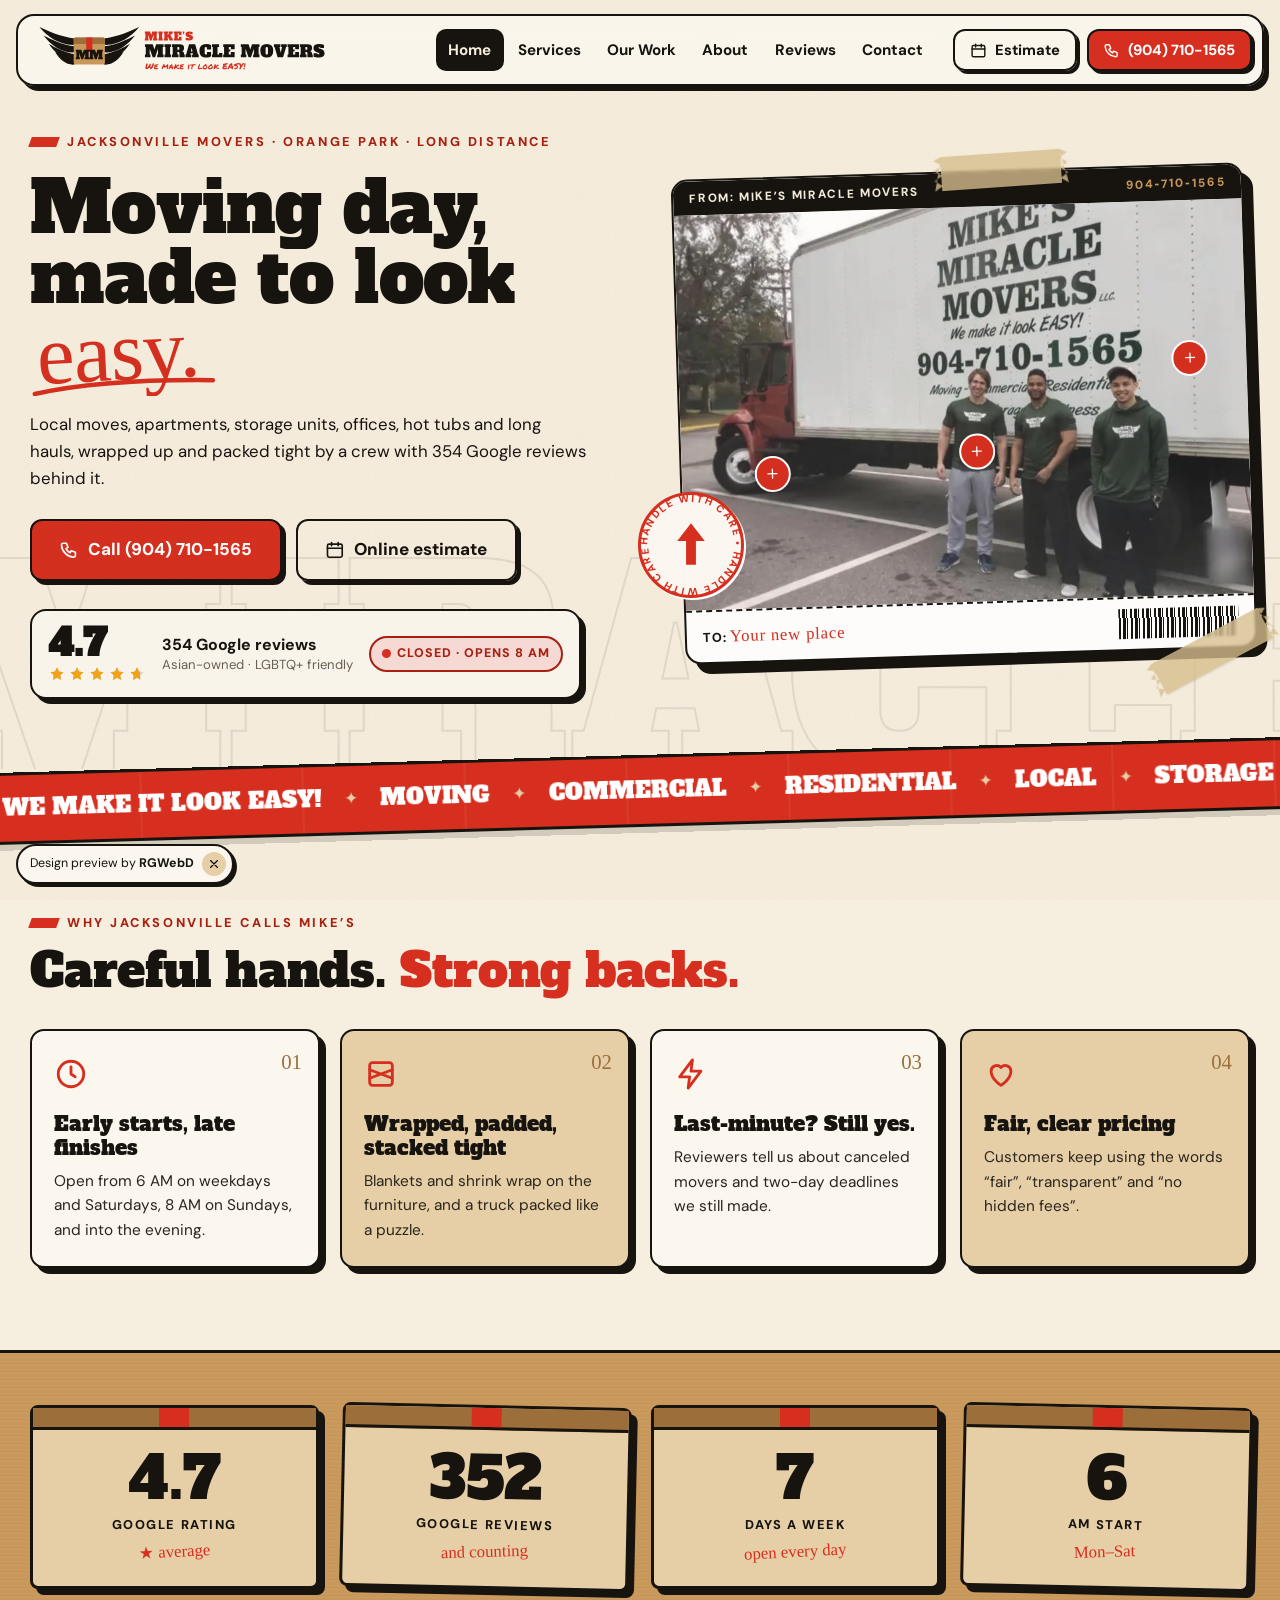
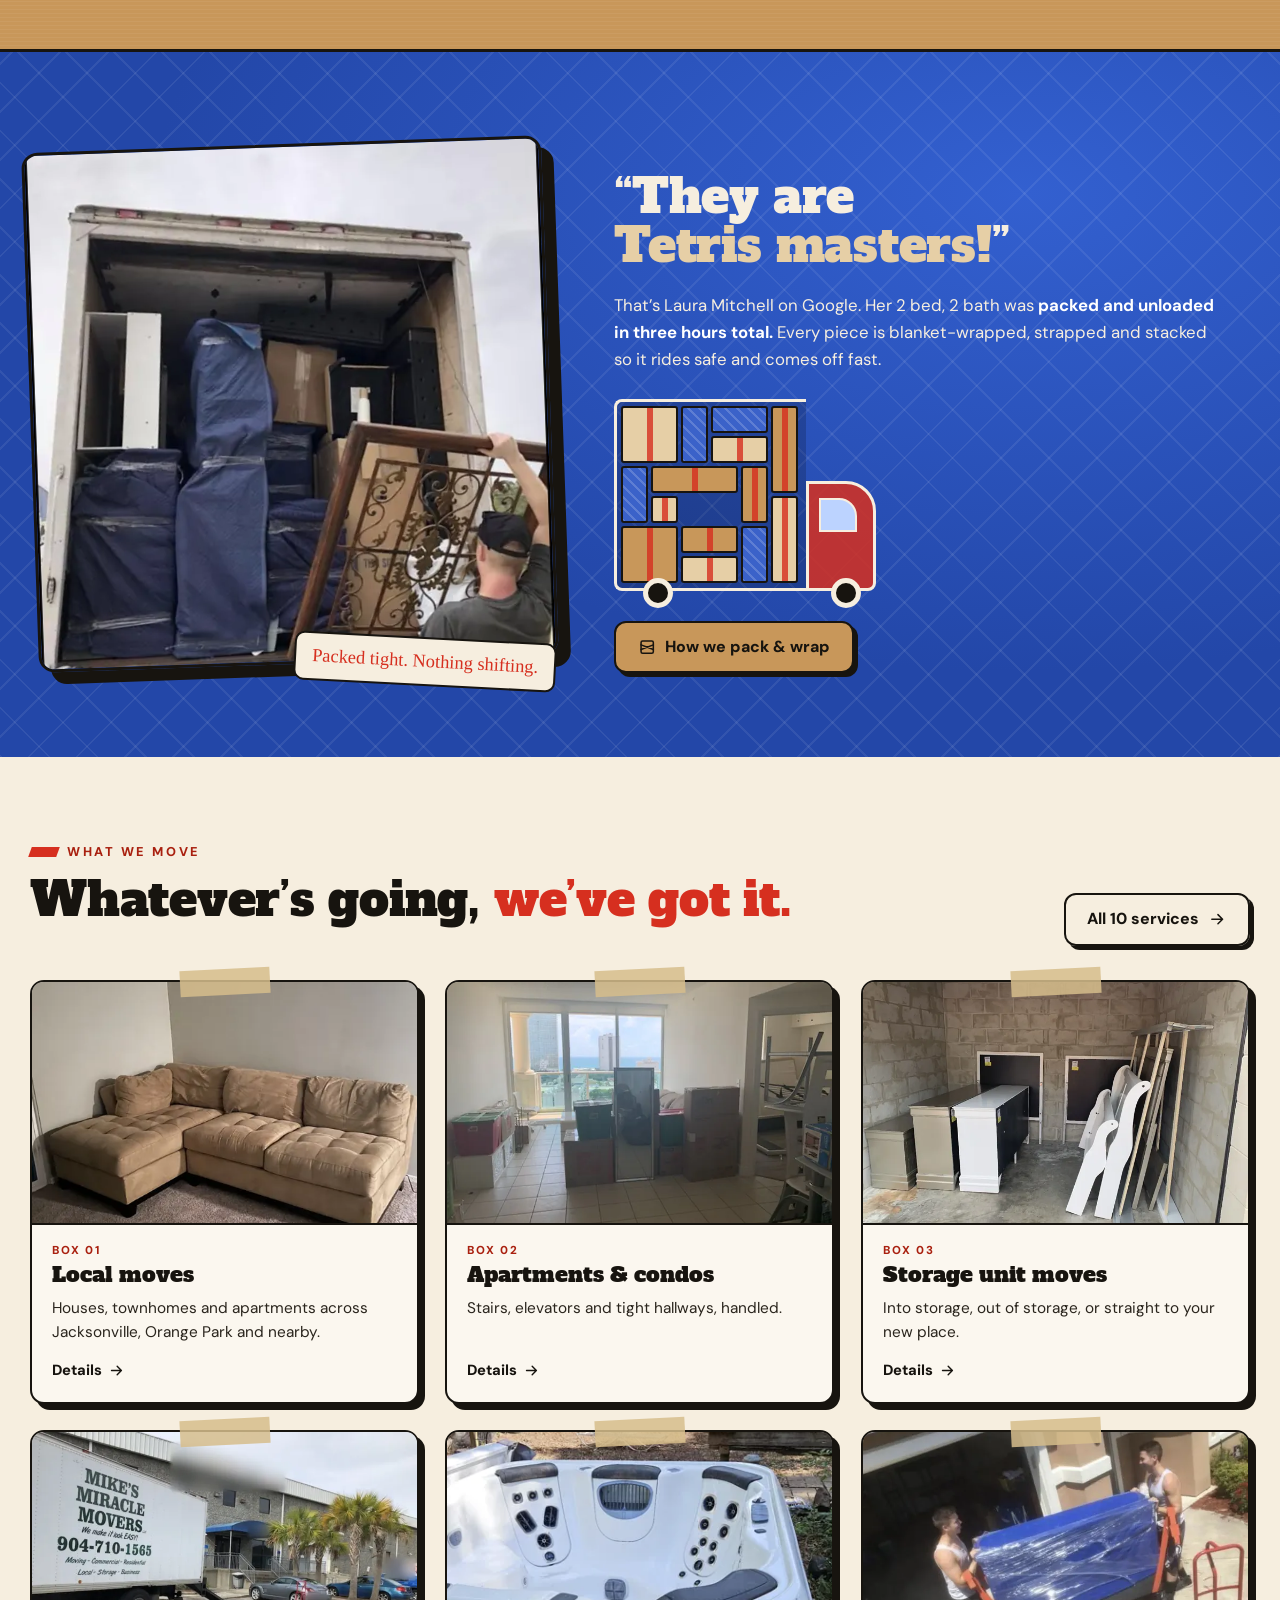
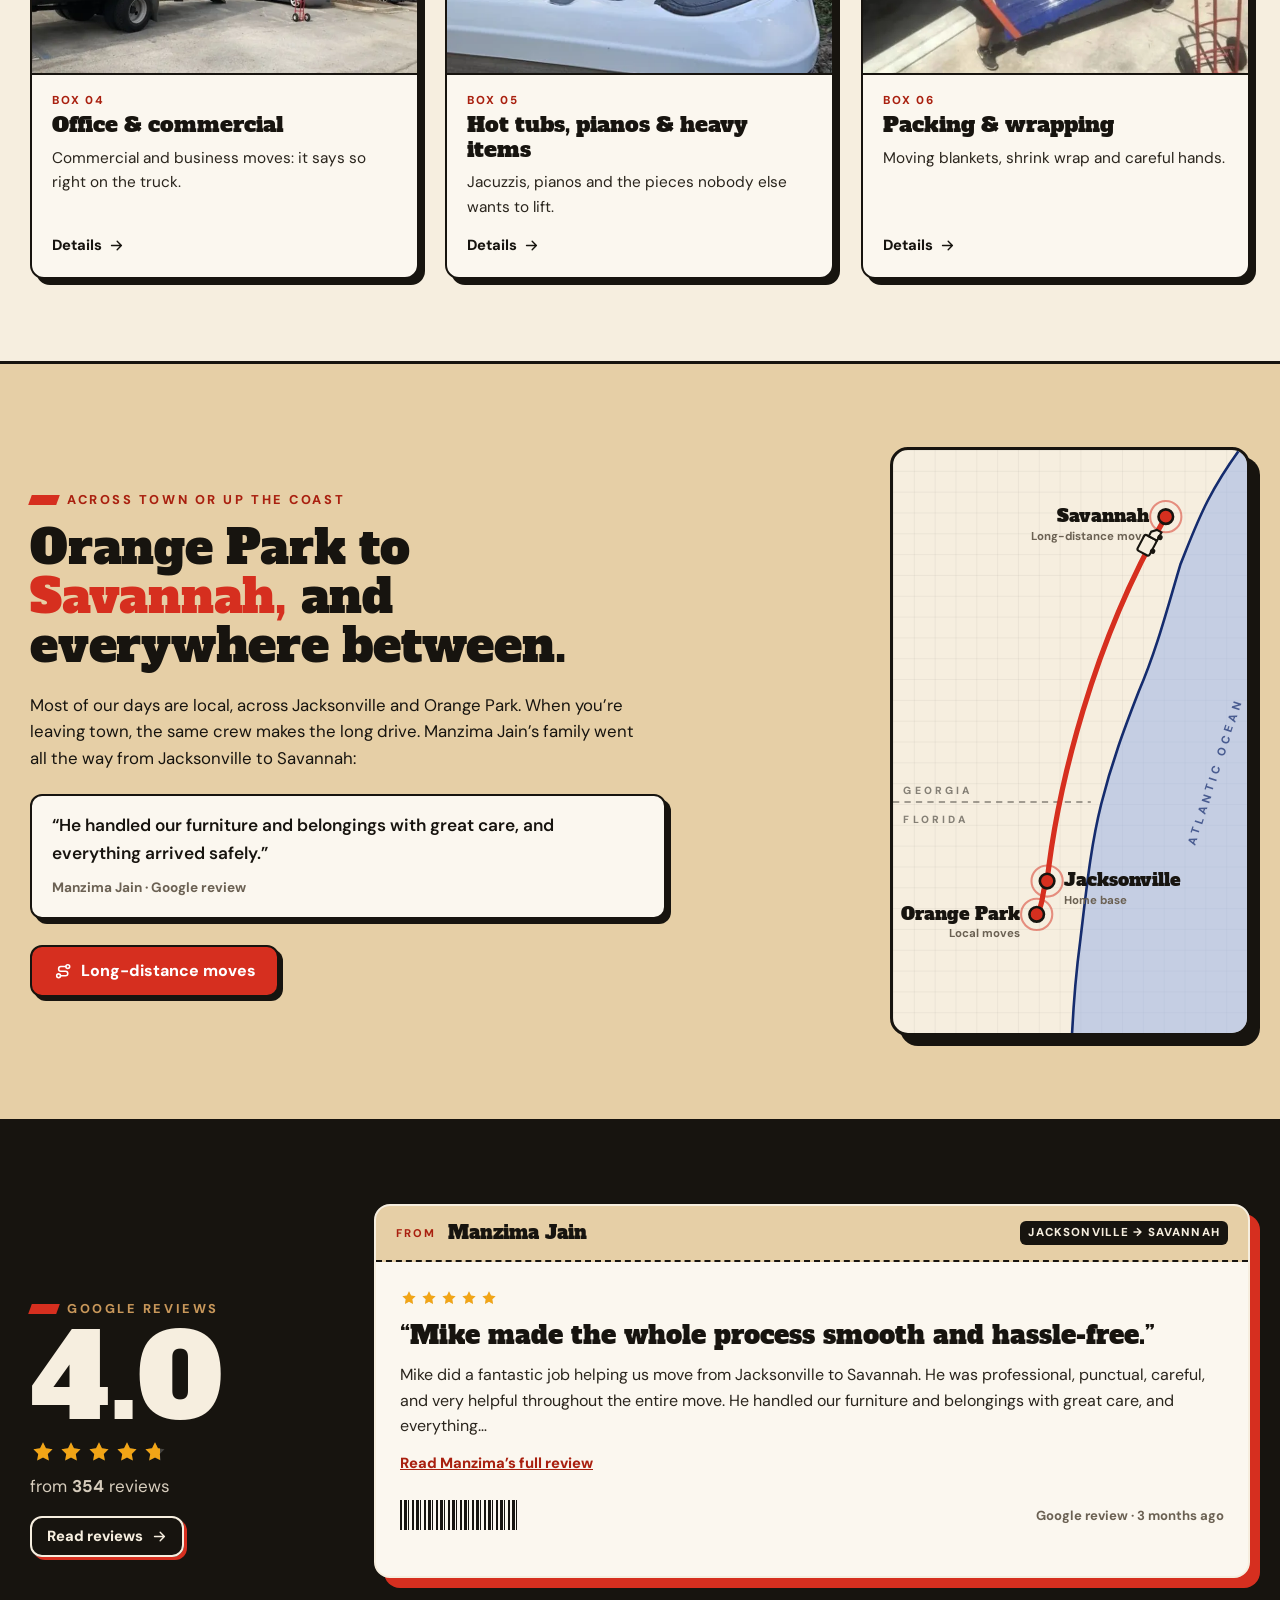
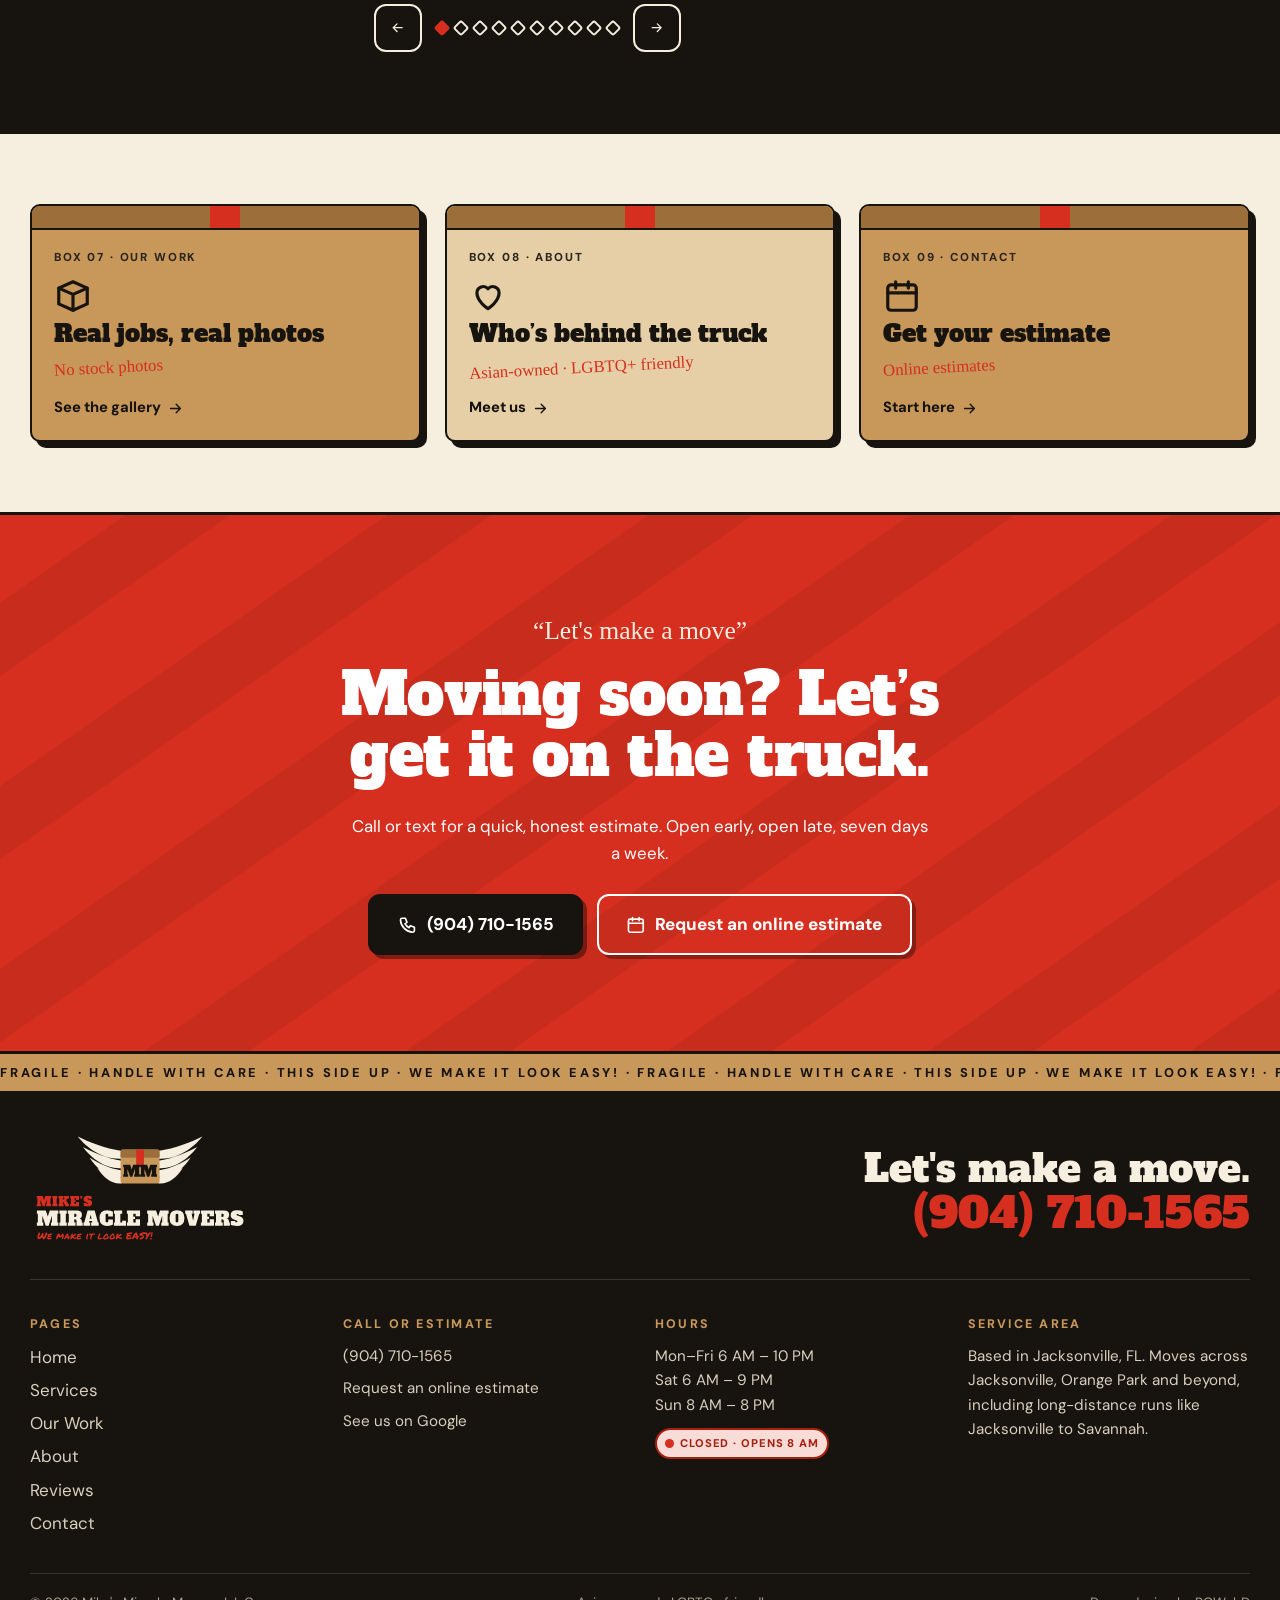
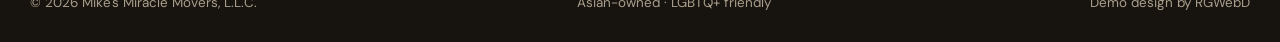
==== commit c3960b84: "Add demo visit tracking" ====
--- a/index.html
+++ b/index.html
@@ -7,7 +7,7 @@
 <link rel="icon" href="favicon.svg" type="image/svg+xml"><link rel="icon" href="favicon.ico" sizes="any"><link rel="apple-touch-icon" href="apple-touch-icon.png">
 <link rel="preconnect" href="https://fonts.googleapis.com"><link rel="preconnect" href="https://fonts.gstatic.com" crossorigin>
 <link href="https://fonts.googleapis.com/css2?family=Alfa+Slab+One&family=DM+Sans:opsz,wght@9..40,400..800&family=Permanent+Marker&display=swap" rel="stylesheet">
-<link rel="stylesheet" href="styles.css?v=1"><script type="application/ld+json">{"@context": "https://schema.org", "@type": "MovingCompany", "@id": "https://rgwebd.github.io/mikesmiraclemovers-demo/#business", "name": "Mike's Miracle Movers, L.L.C.", "alternateName": "Mike's Miracle Movers", "slogan": "We make it look EASY!", "description": "Jacksonville, Florida moving company: local, apartment, storage-unit, office and long-distance moves, packing and wrapping, hot tubs and heavy items, single-item pickups and loading help. Online estimates. Asian-owned and LGBTQ+ friendly.", "url": "https://rgwebd.github.io/mikesmiraclemovers-demo/", "telephone": "+19047101565", "image": "https://rgwebd.github.io/mikesmiraclemovers-demo/img/og.jpg", "logo": "https://rgwebd.github.io/mikesmiraclemovers-demo/brand/logo-stacked-light.svg", "address": {"@type": "PostalAddress", "addressLocality": "Jacksonville", "addressRegion": "FL", "addressCountry": "US"}, "areaServed": [{"@type": "City", "name": "Jacksonville, FL"}, {"@type": "City", "name": "Orange Park, FL"}], "openingHoursSpecification": [{"@type": "OpeningHoursSpecification", "dayOfWeek": "Sunday", "opens": "08:00", "closes": "20:00"}, {"@type": "OpeningHoursSpecification", "dayOfWeek": "Monday", "opens": "06:00", "closes": "22:00"}, {"@type": "OpeningHoursSpecification", "dayOfWeek": "Tuesday", "opens": "06:00", "closes": "22:00"}, {"@type": "OpeningHoursSpecification", "dayOfWeek": "Wednesday", "opens": "06:00", "closes": "22:00"}, {"@type": "OpeningHoursSpecification", "dayOfWeek": "Thursday", "opens": "06:00", "closes": "22:00"}, {"@type": "OpeningHoursSpecification", "dayOfWeek": "Friday", "opens": "06:00", "closes": "22:00"}, {"@type": "OpeningHoursSpecification", "dayOfWeek": "Saturday", "opens": "06:00", "closes": "21:00"}], "hasMap": "https://www.google.com/maps/place/Mike's+Miracle+Movers,+L.L.C./data=!4m6!3m5!1s0x88e5b436aa611997:0xbe6fd3cb3e9adc6e!8m2!3d30.2260024!4d-81.600999!16s%2Fg%2F11g6hv279f", "sameAs": ["https://www.google.com/maps/place/Mike's+Miracle+Movers,+L.L.C./data=!4m6!3m5!1s0x88e5b436aa611997:0xbe6fd3cb3e9adc6e!8m2!3d30.2260024!4d-81.600999!16s%2Fg%2F11g6hv279f"], "aggregateRating": {"@type": "AggregateRating", "ratingValue": "4.7", "reviewCount": "354", "bestRating": "5"}, "hasOfferCatalog": {"@type": "OfferCatalog", "name": "Moving services", "itemListElement": [{"@type": "Offer", "itemOffered": {"@type": "Service", "name": "Local moves", "description": "Houses, townhomes and apartments across Jacksonville, Orange Park and nearby."}}, {"@type": "Offer", "itemOffered": {"@type": "Service", "name": "Long-distance moves", "description": "Out of town? We’ve driven Jacksonville families all the way to Savannah."}}, {"@type": "Offer", "itemOffered": {"@type": "Service", "name": "Apartments & condos", "description": "Stairs, elevators and tight hallways, handled."}}, {"@type": "Offer", "itemOffered": {"@type": "Service", "name": "Storage unit moves", "description": "Into storage, out of storage, or straight to your new place."}}, {"@type": "Offer", "itemOffered": {"@type": "Service", "name": "Office & commercial", "description": "Commercial and business moves: it says so right on the truck."}}, {"@type": "Offer", "itemOffered": {"@type": "Service", "name": "Hot tubs, pianos & heavy items", "description": "Jacuzzis, pianos and the pieces nobody else wants to lift."}}, {"@type": "Offer", "itemOffered": {"@type": "Service", "name": "Packing & wrapping", "description": "Moving blankets, shrink wrap and careful hands."}}, {"@type": "Offer", "itemOffered": {"@type": "Service", "name": "Single items & Marketplace pickups", "description": "Bought a hutch on Marketplace? We’ll grab it and bring it home."}}, {"@type": "Offer", "itemOffered": {"@type": "Service", "name": "Last-minute moves", "description": "Movers cancel? Deadline in two days? Call us."}}, {"@type": "Offer", "itemOffered": {"@type": "Service", "name": "Loading & unloading help", "description": "Rented your own truck? We’ll do the heavy lifting."}}]}, "review": [{"@type": "Review", "author": {"@type": "Person", "name": "Manzima Jain"}, "reviewRating": {"@type": "Rating", "ratingValue": "5", "bestRating": "5"}, "reviewBody": "Mike did a fantastic job helping us move from Jacksonville to Savannah. He was professional, punctual, careful, and very helpful throughout the entire move. He handled our furniture and belongings with great care, and everything arrived safely.\nMoving to another city can be stressful, but Mike made the whole process smooth and hassle-free. I really appreciate his hard work and positive attitude.\nI would definitely recommend Mike to anyone looking for a reliable and trustworthy mover. Great service from start to finish!"}, {"@type": "Review", "author": {"@type": "Person", "name": "Laura Mitchell"}, "reviewRating": {"@type": "Rating", "ratingValue": "5", "bestRating": "5"}, "reviewBody": "Absolutely the BEST! Mike and his crew are amazing. They are fast and efficient amongst being gentle with your stuff. They are Tetris masters! Super friendly and professional. I have used them several times and will continue to do so!!  Moved my 2 bed 2 bath packed and unloaded in total 3 hours. The pricing is the most affordable and so worth it!!  Your back will thank you!!"}, {"@type": "Review", "author": {"@type": "Person", "name": "Keith Knapp"}, "reviewRating": {"@type": "Rating", "ratingValue": "5", "bestRating": "5"}, "reviewBody": "I highly recommend Michael and his moving company. When my original movers canceled last minute, Michael stepped in without hesitation. He was professional, responsive, and turned what could have been a stressful day into a seamless experience. His crew arrived promptly, worked efficiently, and handled my belongings with exceptional care—nothing was damaged. Michael remained calm and organized throughout, ensuring the move was smooth despite the short notice.\nIf you’re looking for reliability and top‑notch service, this is the company to call. Michael saved the day, and I’ll definitely be recommending Michael to anyone in need of movers."}, {"@type": "Review", "author": {"@type": "Person", "name": "Erin Montgomery"}, "reviewRating": {"@type": "Rating", "ratingValue": "5", "bestRating": "5"}, "reviewBody": "I’m so thankful a neighbor recommended Mike’s Miracle Movers to me! Mike and Chris moved my furniture and other belongings out of my townhome and into a storage unit. They were friendly, responsive, efficient, organized, very reasonably priced (and strong!). It gave me so much peace of mind knowing I had these 2 awesome guys taking care of my move, and I will most definitely hire them again to move me into a new home in the near future. Five stars all around for Mike and his team!"}, {"@type": "Review", "author": {"@type": "Person", "name": "Amy Crum"}, "reviewRating": {"@type": "Rating", "ratingValue": "5", "bestRating": "5"}, "reviewBody": "5/5 Stars - Excellent Service!\nI have used this company for 8 years!!! I recently hired Mike’s Miracle Movers for a local move, and I couldn’t be more impressed with their professionalism and efficiency. From the very first phone call, they were friendly, helpful, and provided a clear breakdown of the pricing and moving process.\nOn the day of the move, the crew arrived on time, ready to get started. They handled all of my furniture with care, wrapping delicate items and making sure everything was securely loaded onto the truck. I was especially impressed by how quickly they worked without sacrificing the quality of their service.\nThe move was completed smoothly, and everything arrived at the new location in perfect condition. The team was courteous and respectful throughout the entire process, and they made a typically stressful experience much easier.\nI highly recommend Mike’s Miracle Movers for anyone looking for a reliable and efficient moving company. Great service, competitive prices, and a job well done!"}, {"@type": "Review", "author": {"@type": "Person", "name": "Ken Juhlin"}, "reviewRating": {"@type": "Rating", "ratingValue": "5", "bestRating": "5"}, "reviewBody": "Mike came thru with a 2 day moving deadline. These guys showed up on time and ready to move the Jacuzzi to my house. Tough moving job made to look easy with Mike and crew. No damage to either yard/landscaping at both homes. Thanks"}, {"@type": "Review", "author": {"@type": "Person", "name": "Emily Vidal-Torres"}, "reviewRating": {"@type": "Rating", "ratingValue": "5", "bestRating": "5"}, "reviewBody": "I had an excellent experience with Mike and his team. From start to finish, the team was professional, efficient, and friendly. They arrived on time and handled all of our belongings with great care, making sure everything was transported safely. The movers worked quickly but without rushing, and they even went the extra mile to ensure that everything was placed exactly where I wanted it in the new house. The pricing was fair and transparent—no hidden fees or surprises. Highly recommend this moving company to anyone looking for reliable movers!"}, {"@type": "Review", "author": {"@type": "Person", "name": "Ana Maria McPherson"}, "reviewRating": {"@type": "Rating", "ratingValue": "5", "bestRating": "5"}, "reviewBody": "Mike and his crew did a fantastic job moving my dining room set. They showed up right when promised, took great care to wrap and protect the table and chairs, and made the whole process completely stress-free. Very polite, helpful, and professional throughout. Highly recommend Mike for any moving needs!"}, {"@type": "Review", "author": {"@type": "Person", "name": "Joan Warren"}, "reviewRating": {"@type": "Rating", "ratingValue": "5", "bestRating": "5"}, "reviewBody": "Moved a large hutch I purchased on Marketplace. Met at sellers home and delivered to mine. Reliable, careful with furniture and pleasant. Communication when obstacles delayed, but also patient when my route back delayed me. Would use their service again."}, {"@type": "Review", "author": {"@type": "Person", "name": "Jaiden Munger"}, "reviewRating": {"@type": "Rating", "ratingValue": "5", "bestRating": "5"}, "reviewBody": "We were recommended Mikes services & booked with him this past weekend to move. They arrived on time, were extremely efficient, & even moved more items than we had originally asked them to! We’re grateful for Mikes Movers and will definitely use them again for our next move!"}]}</script><script type="application/ld+json">{"@context": "https://schema.org", "@type": "BreadcrumbList", "itemListElement": [{"@type": "ListItem", "position": 1, "name": "Home", "item": "https://rgwebd.github.io/mikesmiraclemovers-demo/"}]}</script></head><body class="home">
+<link rel="stylesheet" href="styles.css?v=1"><script type="application/ld+json">{"@context": "https://schema.org", "@type": "MovingCompany", "@id": "https://rgwebd.github.io/mikesmiraclemovers-demo/#business", "name": "Mike's Miracle Movers, L.L.C.", "alternateName": "Mike's Miracle Movers", "slogan": "We make it look EASY!", "description": "Jacksonville, Florida moving company: local, apartment, storage-unit, office and long-distance moves, packing and wrapping, hot tubs and heavy items, single-item pickups and loading help. Online estimates. Asian-owned and LGBTQ+ friendly.", "url": "https://rgwebd.github.io/mikesmiraclemovers-demo/", "telephone": "+19047101565", "image": "https://rgwebd.github.io/mikesmiraclemovers-demo/img/og.jpg", "logo": "https://rgwebd.github.io/mikesmiraclemovers-demo/brand/logo-stacked-light.svg", "address": {"@type": "PostalAddress", "addressLocality": "Jacksonville", "addressRegion": "FL", "addressCountry": "US"}, "areaServed": [{"@type": "City", "name": "Jacksonville, FL"}, {"@type": "City", "name": "Orange Park, FL"}], "openingHoursSpecification": [{"@type": "OpeningHoursSpecification", "dayOfWeek": "Sunday", "opens": "08:00", "closes": "20:00"}, {"@type": "OpeningHoursSpecification", "dayOfWeek": "Monday", "opens": "06:00", "closes": "22:00"}, {"@type": "OpeningHoursSpecification", "dayOfWeek": "Tuesday", "opens": "06:00", "closes": "22:00"}, {"@type": "OpeningHoursSpecification", "dayOfWeek": "Wednesday", "opens": "06:00", "closes": "22:00"}, {"@type": "OpeningHoursSpecification", "dayOfWeek": "Thursday", "opens": "06:00", "closes": "22:00"}, {"@type": "OpeningHoursSpecification", "dayOfWeek": "Friday", "opens": "06:00", "closes": "22:00"}, {"@type": "OpeningHoursSpecification", "dayOfWeek": "Saturday", "opens": "06:00", "closes": "21:00"}], "hasMap": "https://www.google.com/maps/place/Mike's+Miracle+Movers,+L.L.C./data=!4m6!3m5!1s0x88e5b436aa611997:0xbe6fd3cb3e9adc6e!8m2!3d30.2260024!4d-81.600999!16s%2Fg%2F11g6hv279f", "sameAs": ["https://www.google.com/maps/place/Mike's+Miracle+Movers,+L.L.C./data=!4m6!3m5!1s0x88e5b436aa611997:0xbe6fd3cb3e9adc6e!8m2!3d30.2260024!4d-81.600999!16s%2Fg%2F11g6hv279f"], "aggregateRating": {"@type": "AggregateRating", "ratingValue": "4.7", "reviewCount": "354", "bestRating": "5"}, "hasOfferCatalog": {"@type": "OfferCatalog", "name": "Moving services", "itemListElement": [{"@type": "Offer", "itemOffered": {"@type": "Service", "name": "Local moves", "description": "Houses, townhomes and apartments across Jacksonville, Orange Park and nearby."}}, {"@type": "Offer", "itemOffered": {"@type": "Service", "name": "Long-distance moves", "description": "Out of town? We’ve driven Jacksonville families all the way to Savannah."}}, {"@type": "Offer", "itemOffered": {"@type": "Service", "name": "Apartments & condos", "description": "Stairs, elevators and tight hallways, handled."}}, {"@type": "Offer", "itemOffered": {"@type": "Service", "name": "Storage unit moves", "description": "Into storage, out of storage, or straight to your new place."}}, {"@type": "Offer", "itemOffered": {"@type": "Service", "name": "Office & commercial", "description": "Commercial and business moves: it says so right on the truck."}}, {"@type": "Offer", "itemOffered": {"@type": "Service", "name": "Hot tubs, pianos & heavy items", "description": "Jacuzzis, pianos and the pieces nobody else wants to lift."}}, {"@type": "Offer", "itemOffered": {"@type": "Service", "name": "Packing & wrapping", "description": "Moving blankets, shrink wrap and careful hands."}}, {"@type": "Offer", "itemOffered": {"@type": "Service", "name": "Single items & Marketplace pickups", "description": "Bought a hutch on Marketplace? We’ll grab it and bring it home."}}, {"@type": "Offer", "itemOffered": {"@type": "Service", "name": "Last-minute moves", "description": "Movers cancel? Deadline in two days? Call us."}}, {"@type": "Offer", "itemOffered": {"@type": "Service", "name": "Loading & unloading help", "description": "Rented your own truck? We’ll do the heavy lifting."}}]}, "review": [{"@type": "Review", "author": {"@type": "Person", "name": "Manzima Jain"}, "reviewRating": {"@type": "Rating", "ratingValue": "5", "bestRating": "5"}, "reviewBody": "Mike did a fantastic job helping us move from Jacksonville to Savannah. He was professional, punctual, careful, and very helpful throughout the entire move. He handled our furniture and belongings with great care, and everything arrived safely.\nMoving to another city can be stressful, but Mike made the whole process smooth and hassle-free. I really appreciate his hard work and positive attitude.\nI would definitely recommend Mike to anyone looking for a reliable and trustworthy mover. Great service from start to finish!"}, {"@type": "Review", "author": {"@type": "Person", "name": "Laura Mitchell"}, "reviewRating": {"@type": "Rating", "ratingValue": "5", "bestRating": "5"}, "reviewBody": "Absolutely the BEST! Mike and his crew are amazing. They are fast and efficient amongst being gentle with your stuff. They are Tetris masters! Super friendly and professional. I have used them several times and will continue to do so!!  Moved my 2 bed 2 bath packed and unloaded in total 3 hours. The pricing is the most affordable and so worth it!!  Your back will thank you!!"}, {"@type": "Review", "author": {"@type": "Person", "name": "Keith Knapp"}, "reviewRating": {"@type": "Rating", "ratingValue": "5", "bestRating": "5"}, "reviewBody": "I highly recommend Michael and his moving company. When my original movers canceled last minute, Michael stepped in without hesitation. He was professional, responsive, and turned what could have been a stressful day into a seamless experience. His crew arrived promptly, worked efficiently, and handled my belongings with exceptional care—nothing was damaged. Michael remained calm and organized throughout, ensuring the move was smooth despite the short notice.\nIf you’re looking for reliability and top‑notch service, this is the company to call. Michael saved the day, and I’ll definitely be recommending Michael to anyone in need of movers."}, {"@type": "Review", "author": {"@type": "Person", "name": "Erin Montgomery"}, "reviewRating": {"@type": "Rating", "ratingValue": "5", "bestRating": "5"}, "reviewBody": "I’m so thankful a neighbor recommended Mike’s Miracle Movers to me! Mike and Chris moved my furniture and other belongings out of my townhome and into a storage unit. They were friendly, responsive, efficient, organized, very reasonably priced (and strong!). It gave me so much peace of mind knowing I had these 2 awesome guys taking care of my move, and I will most definitely hire them again to move me into a new home in the near future. Five stars all around for Mike and his team!"}, {"@type": "Review", "author": {"@type": "Person", "name": "Amy Crum"}, "reviewRating": {"@type": "Rating", "ratingValue": "5", "bestRating": "5"}, "reviewBody": "5/5 Stars - Excellent Service!\nI have used this company for 8 years!!! I recently hired Mike’s Miracle Movers for a local move, and I couldn’t be more impressed with their professionalism and efficiency. From the very first phone call, they were friendly, helpful, and provided a clear breakdown of the pricing and moving process.\nOn the day of the move, the crew arrived on time, ready to get started. They handled all of my furniture with care, wrapping delicate items and making sure everything was securely loaded onto the truck. I was especially impressed by how quickly they worked without sacrificing the quality of their service.\nThe move was completed smoothly, and everything arrived at the new location in perfect condition. The team was courteous and respectful throughout the entire process, and they made a typically stressful experience much easier.\nI highly recommend Mike’s Miracle Movers for anyone looking for a reliable and efficient moving company. Great service, competitive prices, and a job well done!"}, {"@type": "Review", "author": {"@type": "Person", "name": "Ken Juhlin"}, "reviewRating": {"@type": "Rating", "ratingValue": "5", "bestRating": "5"}, "reviewBody": "Mike came thru with a 2 day moving deadline. These guys showed up on time and ready to move the Jacuzzi to my house. Tough moving job made to look easy with Mike and crew. No damage to either yard/landscaping at both homes. Thanks"}, {"@type": "Review", "author": {"@type": "Person", "name": "Emily Vidal-Torres"}, "reviewRating": {"@type": "Rating", "ratingValue": "5", "bestRating": "5"}, "reviewBody": "I had an excellent experience with Mike and his team. From start to finish, the team was professional, efficient, and friendly. They arrived on time and handled all of our belongings with great care, making sure everything was transported safely. The movers worked quickly but without rushing, and they even went the extra mile to ensure that everything was placed exactly where I wanted it in the new house. The pricing was fair and transparent—no hidden fees or surprises. Highly recommend this moving company to anyone looking for reliable movers!"}, {"@type": "Review", "author": {"@type": "Person", "name": "Ana Maria McPherson"}, "reviewRating": {"@type": "Rating", "ratingValue": "5", "bestRating": "5"}, "reviewBody": "Mike and his crew did a fantastic job moving my dining room set. They showed up right when promised, took great care to wrap and protect the table and chairs, and made the whole process completely stress-free. Very polite, helpful, and professional throughout. Highly recommend Mike for any moving needs!"}, {"@type": "Review", "author": {"@type": "Person", "name": "Joan Warren"}, "reviewRating": {"@type": "Rating", "ratingValue": "5", "bestRating": "5"}, "reviewBody": "Moved a large hutch I purchased on Marketplace. Met at sellers home and delivered to mine. Reliable, careful with furniture and pleasant. Communication when obstacles delayed, but also patient when my route back delayed me. Would use their service again."}, {"@type": "Review", "author": {"@type": "Person", "name": "Jaiden Munger"}, "reviewRating": {"@type": "Rating", "ratingValue": "5", "bestRating": "5"}, "reviewBody": "We were recommended Mikes services & booked with him this past weekend to move. They arrived on time, were extremely efficient, & even moved more items than we had originally asked them to! We’re grateful for Mikes Movers and will definitely use them again for our next move!"}]}</script><script type="application/ld+json">{"@context": "https://schema.org", "@type": "BreadcrumbList", "itemListElement": [{"@type": "ListItem", "position": 1, "name": "Home", "item": "https://rgwebd.github.io/mikesmiraclemovers-demo/"}]}</script><script src="https://cosmiccallers.lovable.app/demo-track.js" data-demo="mikesmiraclemovers-demo" defer></script></head><body class="home">
 <div class="loader" aria-hidden="true"><div class="ld-box"><span class="ld-flap l"></span><span class="ld-flap r"></span><span class="ld-body"><span class="ld-tape"></span><span class="ld-txt">MIKE’S</span></span></div><span class="ld-cap marker">We make it look easy!</span></div>
 <a class="skip" href="#main">Skip to content</a><div class="tapebar" aria-hidden="true"><i></i></div>
 <header class="nav"><div class="nav-in"><a class="brand" href="index.html" aria-label="Mike&#x27;s Miracle Movers home"><img src="brand/logo-horizontal-light.svg" alt="Mike&#x27;s Miracle Movers, L.L.C." width="400" height="92"></a>
--- a/styles.css
+++ b/styles.css
@@ -473,3 +473,7 @@
  .loader{display:none}
  .rm-route{stroke-dashoffset:0}
 }
+.phero.rvhero{padding-top:120px}
+.h-art .tape.t1{top:-18px;left:46%;right:auto;transform:rotate(-4deg)}
+.h-art .tape.t2{left:auto;right:-22px;bottom:-12px;transform:rotate(-28deg)}
+@media (max-width:640px){.phero.rvhero{padding-top:110px}.h-art .tape.t1{left:40%}}
